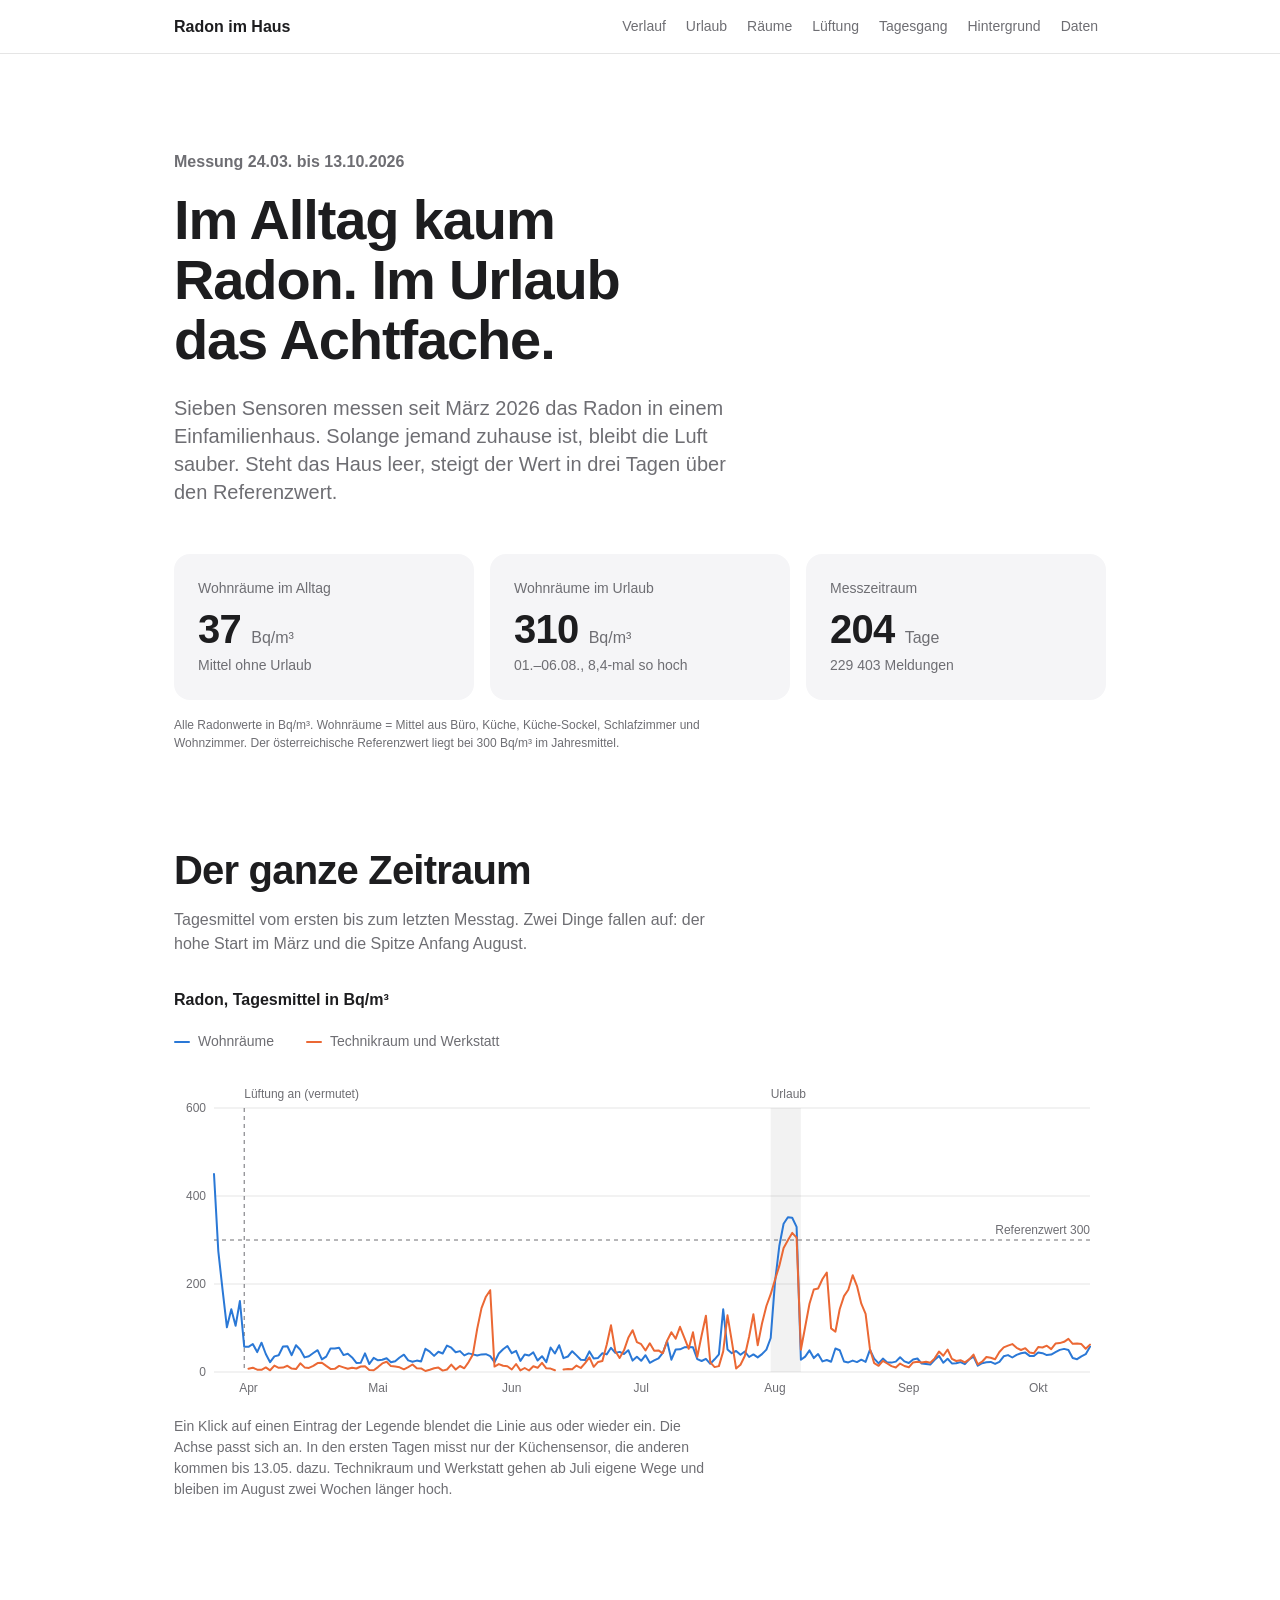
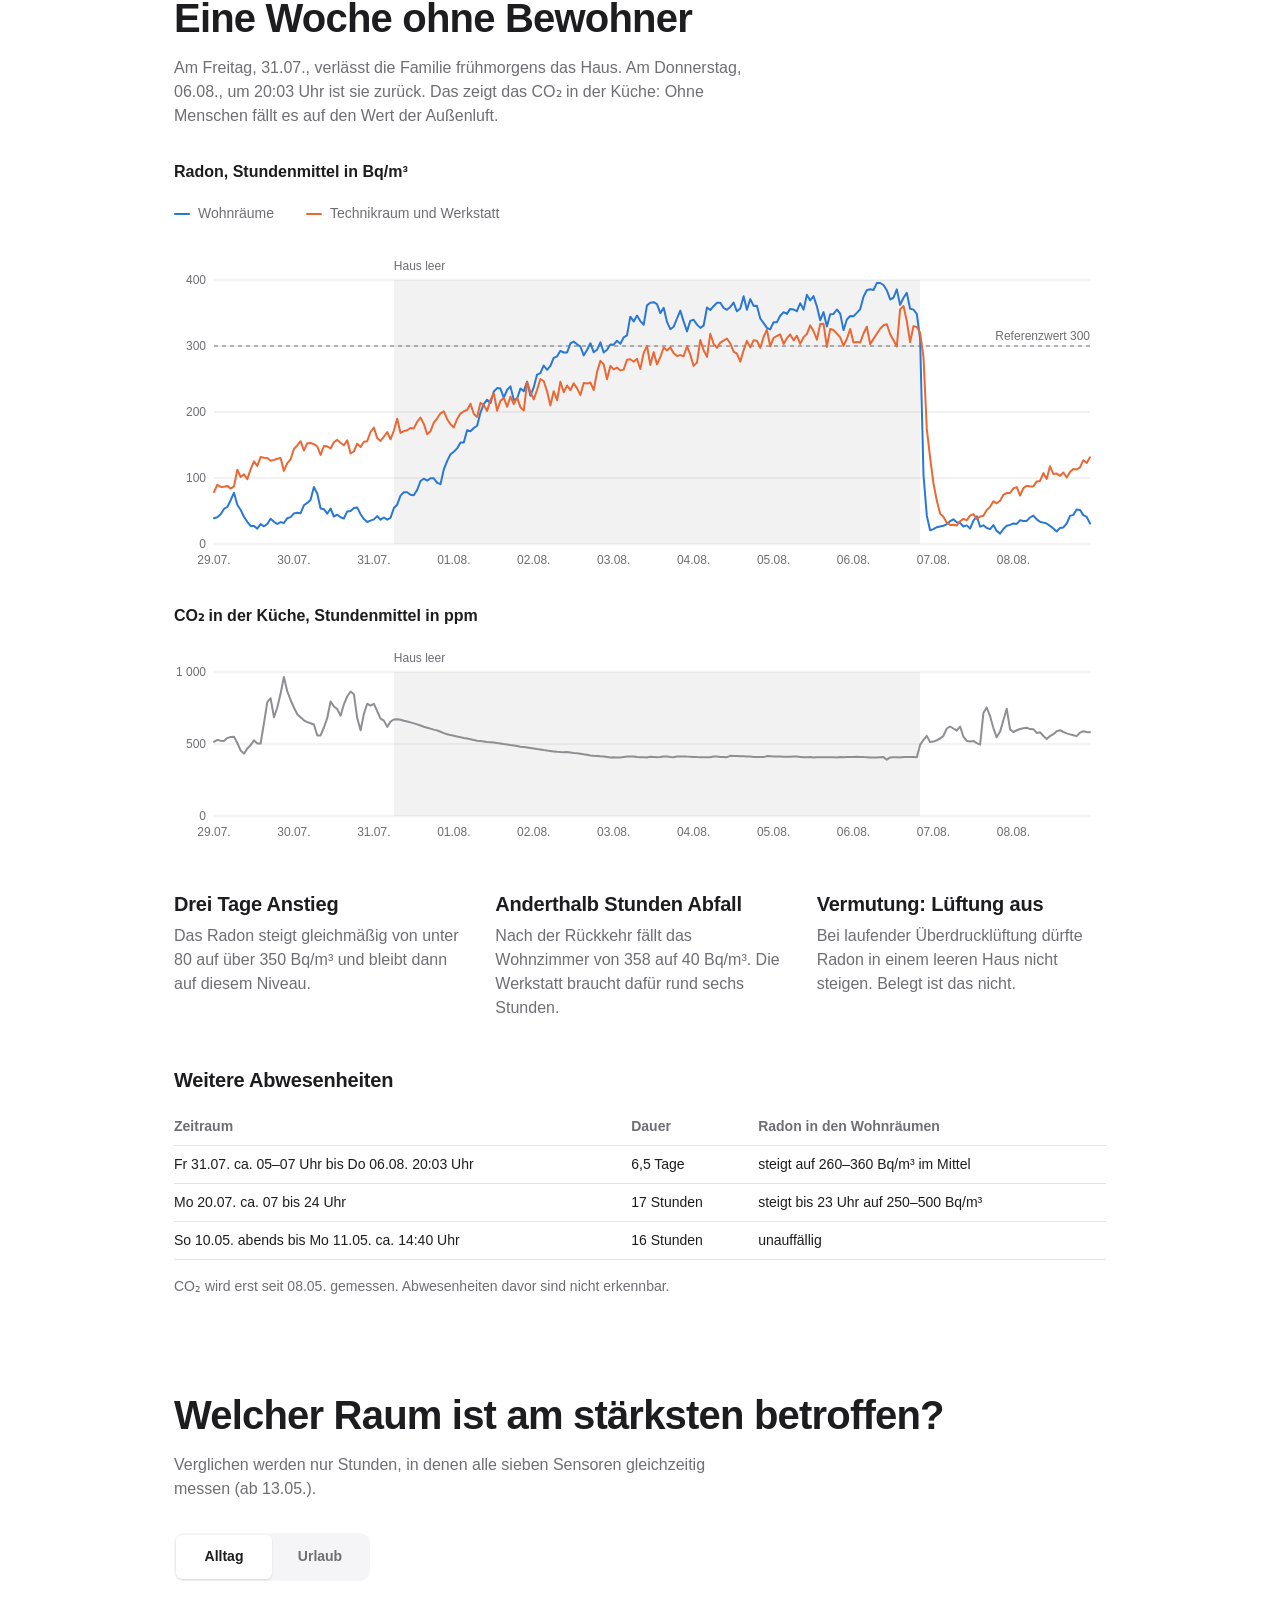
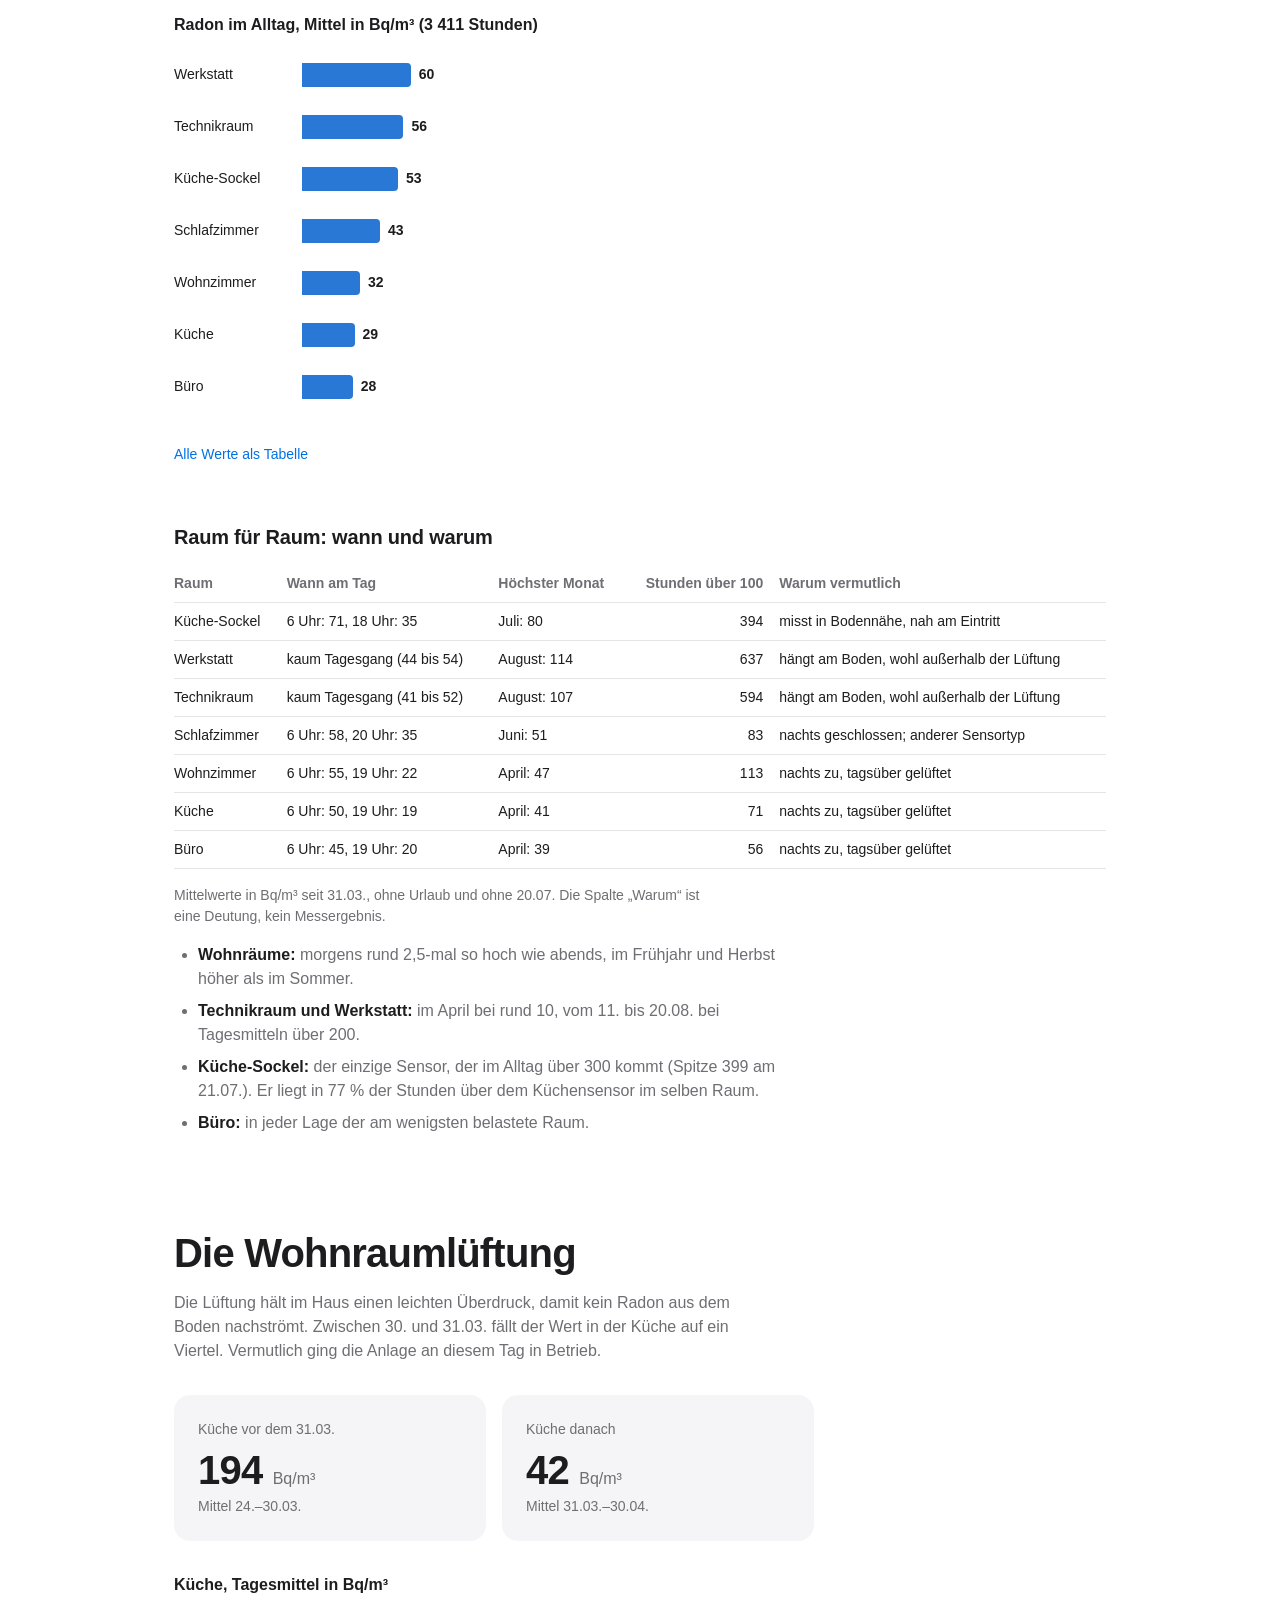
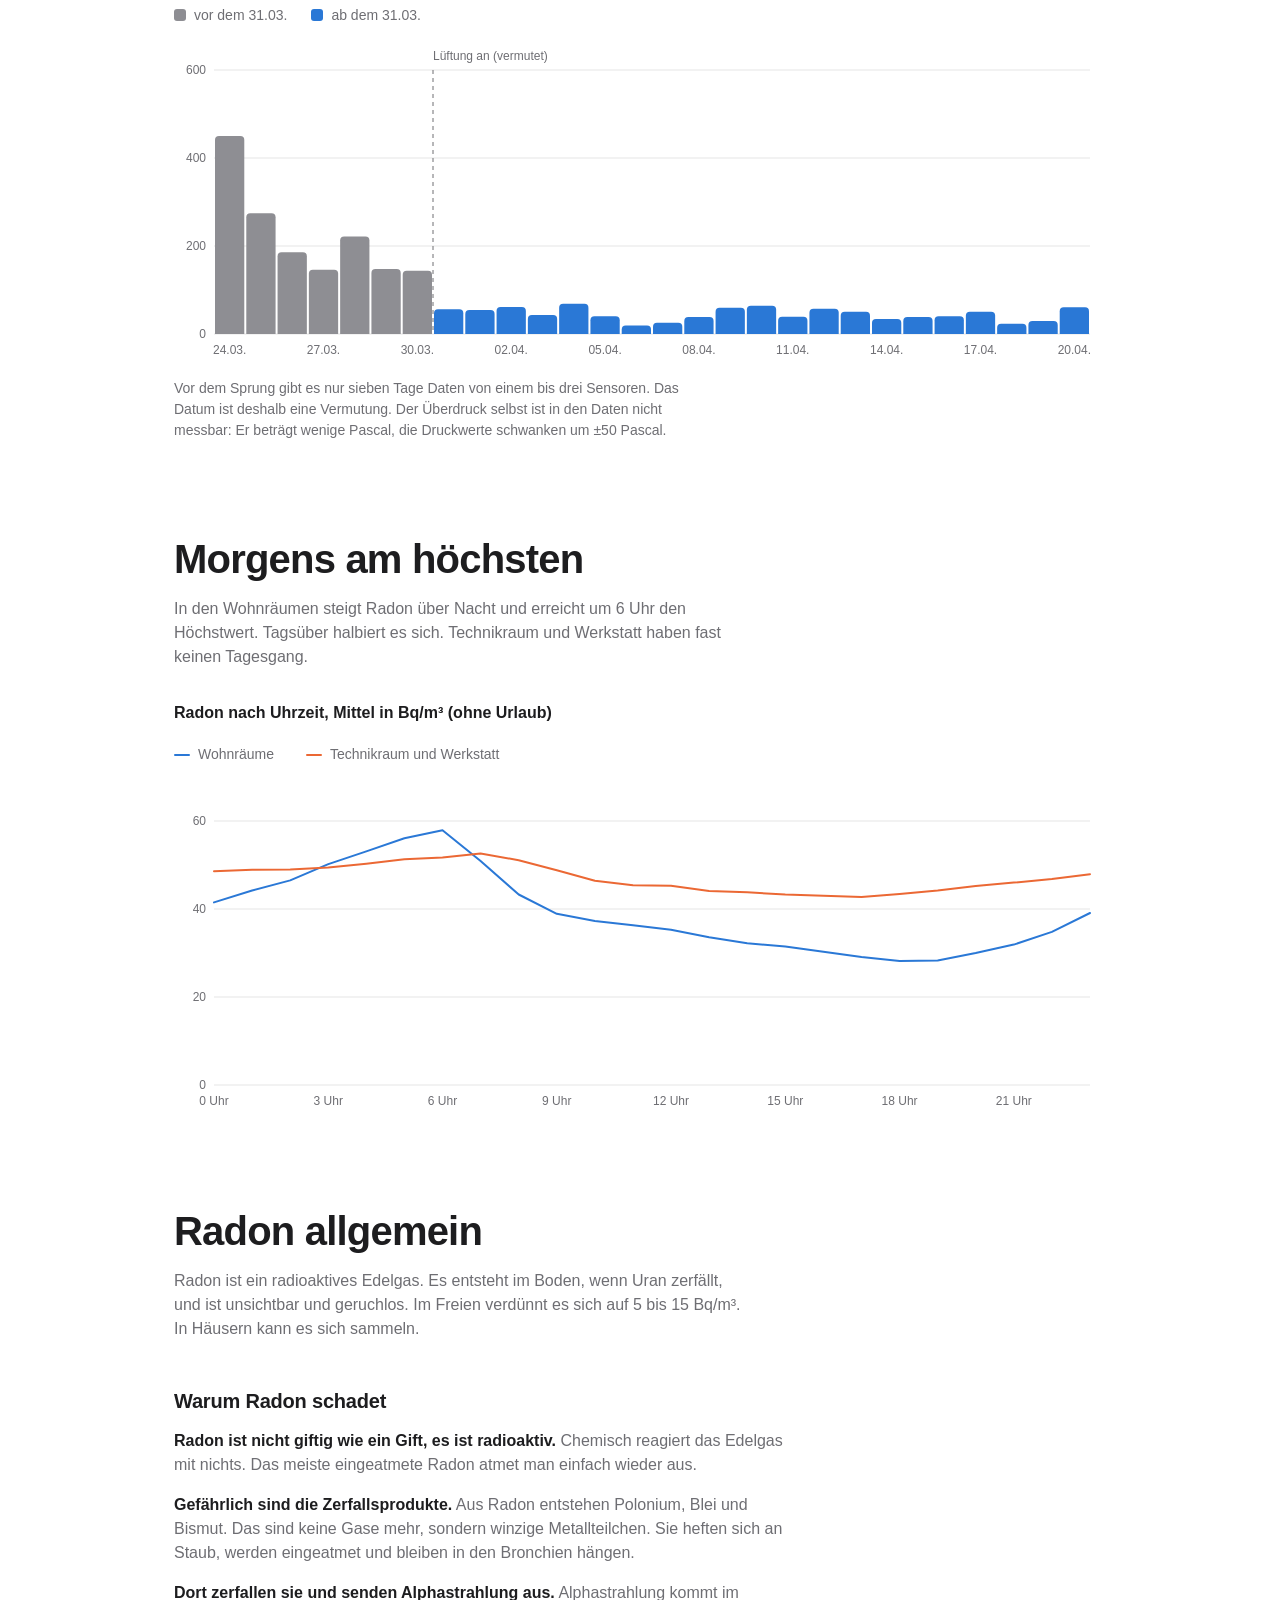
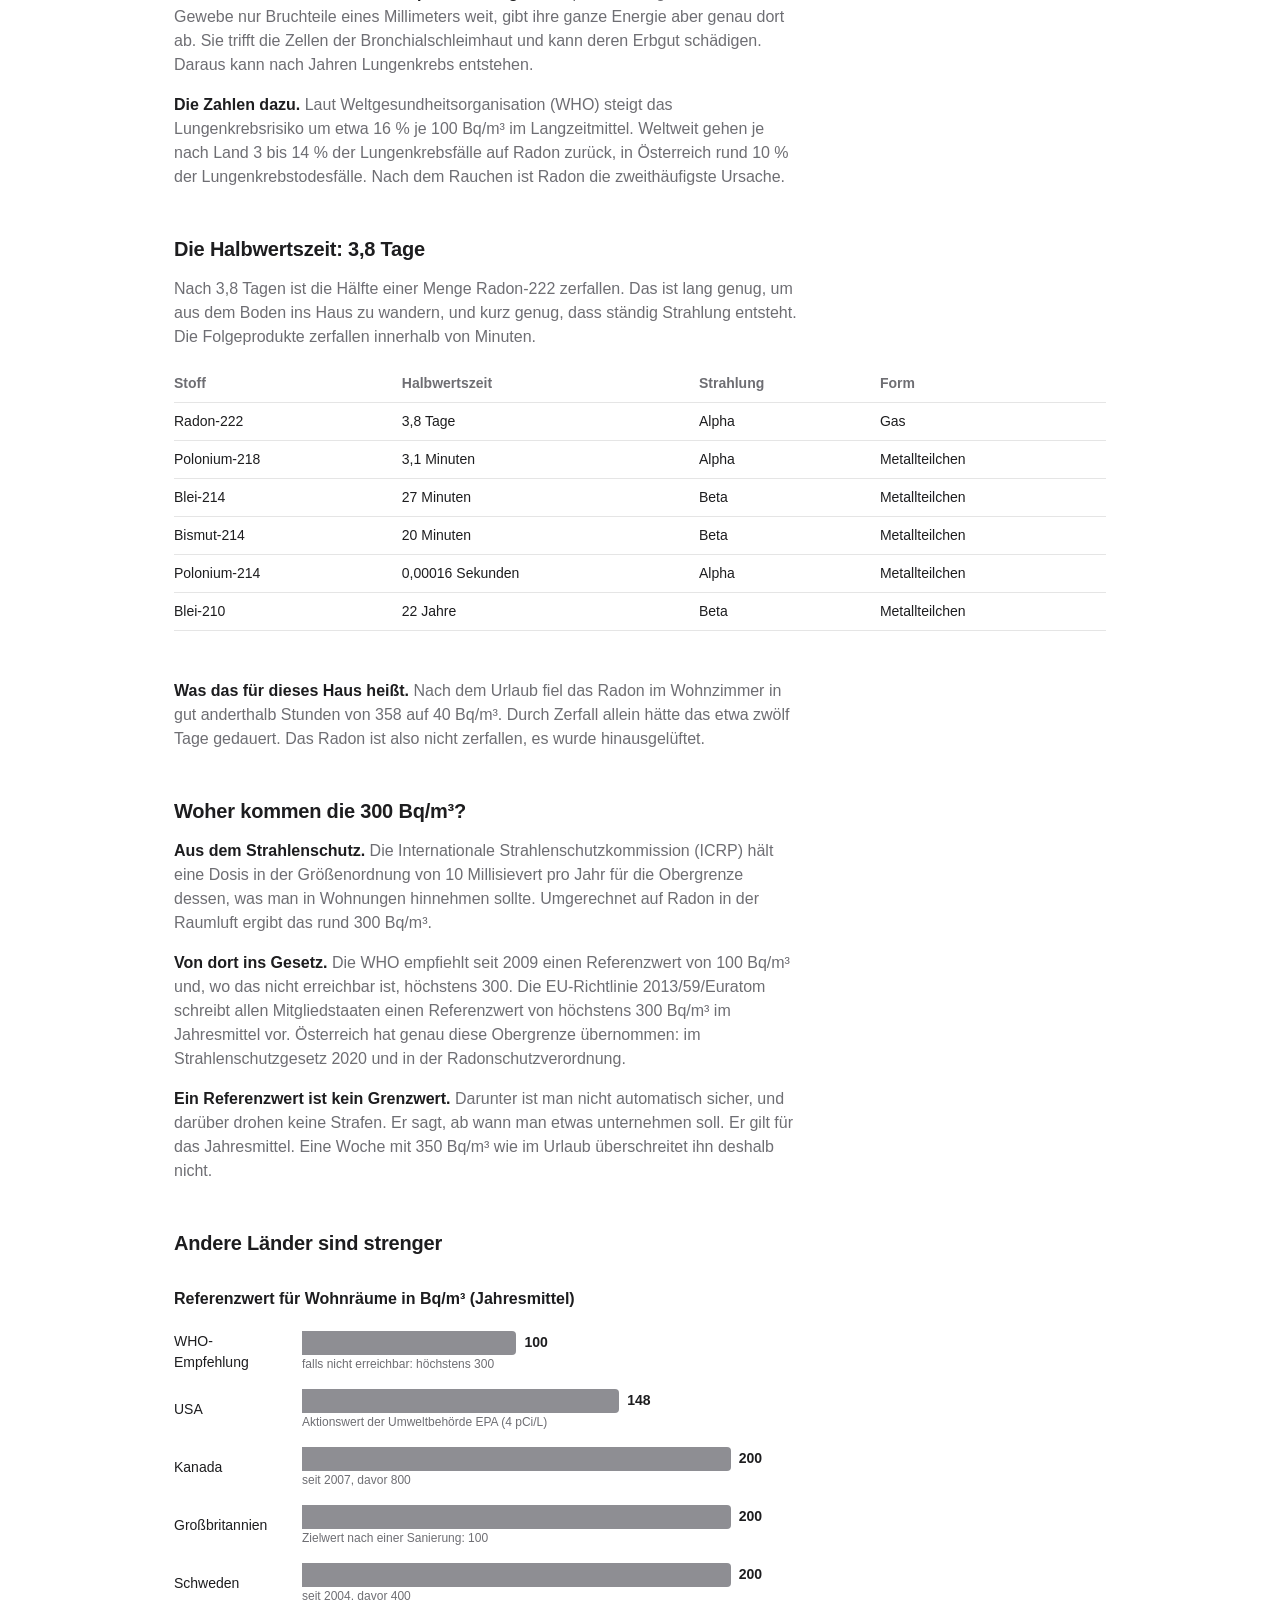
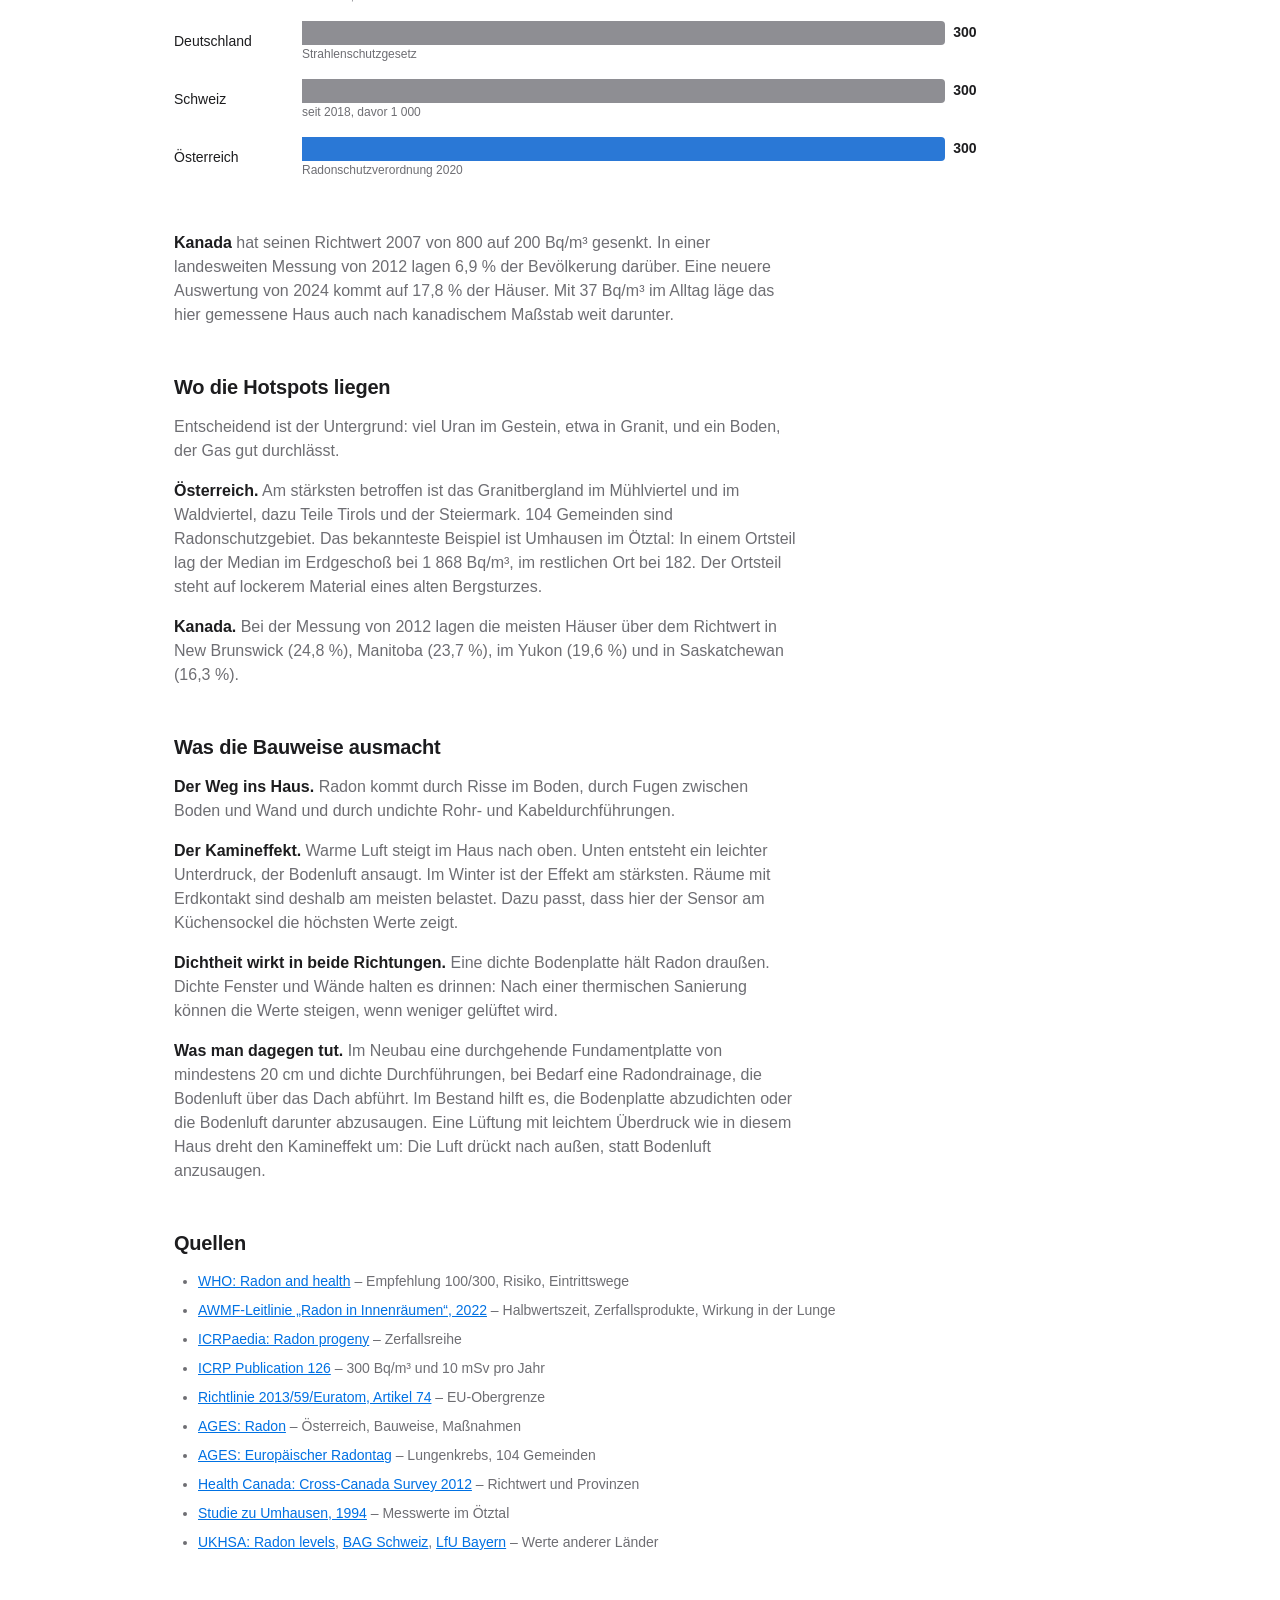
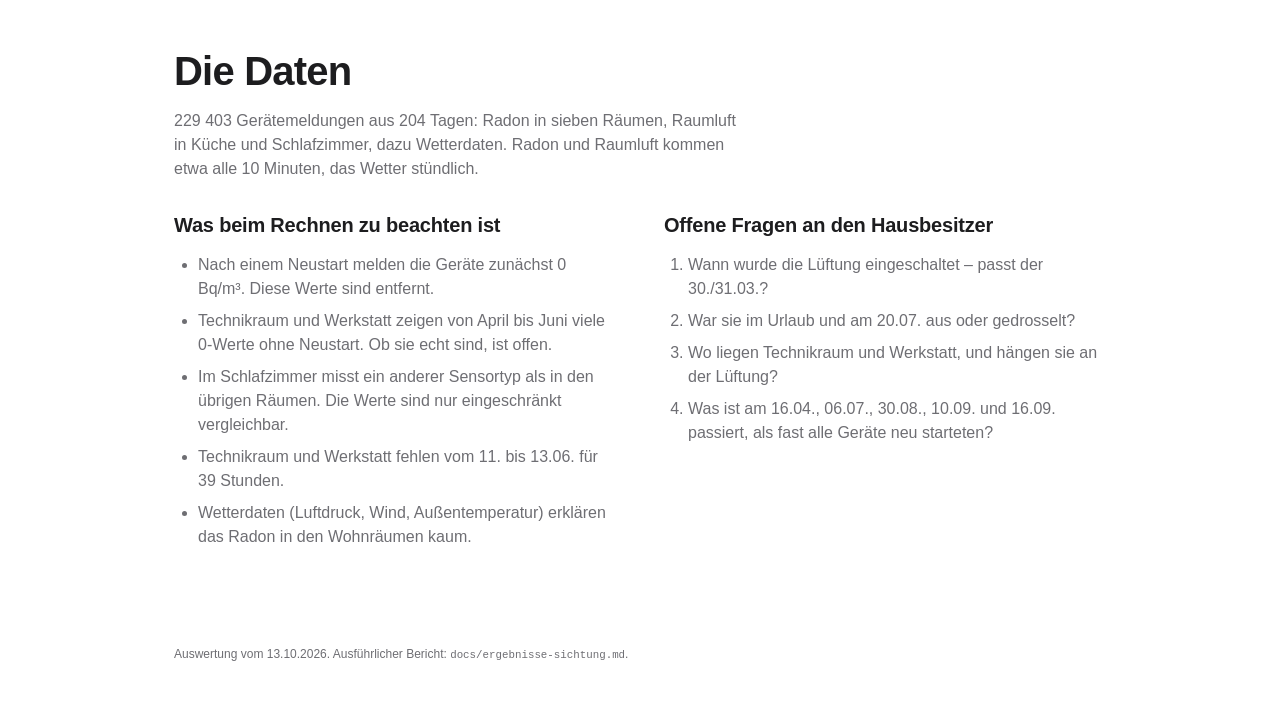
==== Radon Data Analysis/website/index.html @ 480dd1da "feat: add Radon data analysis project" ====
<!doctype html>
<html lang="de">
<head>
<meta charset="utf-8">
<meta name="viewport" content="width=device-width, initial-scale=1, viewport-fit=cover">
<title>Radon im Haus – Auswertung</title>
<meta name="description" content="Auswertung der Radon-Messdaten eines Einfamilienhauses, März bis Oktober 2026.">
<link rel="stylesheet" href="styles.css">
</head>
<body>

<nav class="nav" aria-label="Abschnitte">
  <div class="container nav-inner">
    <a class="nav-title" href="#top">Radon im Haus</a>
    <ul class="nav-links">
      <li><a href="#verlauf">Verlauf</a></li>
      <li><a href="#urlaub">Urlaub</a></li>
      <li><a href="#raeume">Räume</a></li>
      <li><a href="#lueftung">Lüftung</a></li>
      <li><a href="#tagesgang">Tagesgang</a></li>
      <li><a href="#hintergrund">Hintergrund</a></li>
      <li><a href="#daten">Daten</a></li>
    </ul>
  </div>
</nav>

<main id="top">

  <header class="container hero">
    <p class="eyebrow" id="hero-period"></p>
    <h1 class="display">Im Alltag kaum Radon. Im Urlaub das Achtfache.</h1>
    <p class="lead">
      Sieben Sensoren messen seit März 2026 das Radon in einem Einfamilienhaus.
      Solange jemand zuhause ist, bleibt die Luft sauber. Steht das Haus leer, steigt der Wert in drei Tagen über den Referenzwert.
    </p>

    <dl class="tiles" id="kpi-tiles"></dl>
    <p class="caption">
      Alle Radonwerte in Bq/m³. Wohnräume = Mittel aus Büro, Küche, Küche-Sockel, Schlafzimmer und Wohnzimmer.
      Der österreichische Referenzwert liegt bei 300 Bq/m³ im Jahresmittel.
    </p>
  </header>

  <section class="container" id="verlauf">
    <header>
      <h2 class="title">Der ganze Zeitraum</h2>
      <p class="body-muted">
        Tagesmittel vom ersten bis zum letzten Messtag. Zwei Dinge fallen auf: der hohe Start im März und die Spitze Anfang August.
      </p>
    </header>
    <figure class="chart">
      <figcaption class="chart-title">Radon, Tagesmittel in Bq/m³</figcaption>
      <div class="legend" id="overview-legend"></div>
      <div class="plot" id="overview-chart"></div>
    </figure>
    <p class="note">
      Ein Klick auf einen Eintrag der Legende blendet die Linie aus oder wieder ein. Die Achse passt sich an.
      In den ersten Tagen misst nur der Küchensensor, die anderen kommen bis 13.05. dazu.
      Technikraum und Werkstatt gehen ab Juli eigene Wege und bleiben im August zwei Wochen länger hoch.
    </p>
  </section>

  <section class="container" id="urlaub">
    <header>
      <h2 class="title">Eine Woche ohne Bewohner</h2>
      <p class="body-muted">
        Am Freitag, 31.07., verlässt die Familie frühmorgens das Haus. Am Donnerstag, 06.08., um 20:03 Uhr ist sie zurück.
        Das zeigt das CO₂ in der Küche: Ohne Menschen fällt es auf den Wert der Außenluft.
      </p>
    </header>
    <figure class="chart">
      <figcaption class="chart-title">Radon, Stundenmittel in Bq/m³</figcaption>
      <div class="legend" id="vacation-legend"></div>
      <div class="plot" id="vacation-radon-chart"></div>
    </figure>
    <figure class="chart">
      <figcaption class="chart-title">CO₂ in der Küche, Stundenmittel in ppm</figcaption>
      <div class="plot plot-small" id="vacation-co2-chart"></div>
    </figure>
    <div class="facts">
      <div>
        <h3 class="headline">Drei Tage Anstieg</h3>
        <p>Das Radon steigt gleichmäßig von unter 80 auf über 350 Bq/m³ und bleibt dann auf diesem Niveau.</p>
      </div>
      <div>
        <h3 class="headline">Anderthalb Stunden Abfall</h3>
        <p>Nach der Rückkehr fällt das Wohnzimmer von 358 auf 40 Bq/m³. Die Werkstatt braucht dafür rund sechs Stunden.</p>
      </div>
      <div>
        <h3 class="headline">Vermutung: Lüftung aus</h3>
        <p>Bei laufender Überdrucklüftung dürfte Radon in einem leeren Haus nicht steigen. Belegt ist das nicht.</p>
      </div>
    </div>

    <h3 class="headline table-heading">Weitere Abwesenheiten</h3>
    <div class="table-scroll">
      <table>
        <thead>
          <tr><th scope="col">Zeitraum</th><th scope="col">Dauer</th><th scope="col">Radon in den Wohnräumen</th></tr>
        </thead>
        <tbody>
          <tr><td>Fr 31.07. ca. 05–07 Uhr bis Do 06.08. 20:03 Uhr</td><td>6,5 Tage</td><td>steigt auf 260–360 Bq/m³ im Mittel</td></tr>
          <tr><td>Mo 20.07. ca. 07 bis 24 Uhr</td><td>17 Stunden</td><td>steigt bis 23 Uhr auf 250–500 Bq/m³</td></tr>
          <tr><td>So 10.05. abends bis Mo 11.05. ca. 14:40 Uhr</td><td>16 Stunden</td><td>unauffällig</td></tr>
        </tbody>
      </table>
    </div>
    <p class="note">CO₂ wird erst seit 08.05. gemessen. Abwesenheiten davor sind nicht erkennbar.</p>
  </section>

  <section class="container" id="raeume">
    <header>
      <h2 class="title">Welcher Raum ist am stärksten betroffen?</h2>
      <p class="body-muted">
        Verglichen werden nur Stunden, in denen alle sieben Sensoren gleichzeitig messen (ab 13.05.).
      </p>
    </header>
    <div class="segmented" role="group" aria-label="Zeitraum wählen">
      <button type="button" data-period="everyday" aria-pressed="true">Alltag</button>
      <button type="button" data-period="vacation" aria-pressed="false">Urlaub</button>
    </div>
    <figure class="chart">
      <figcaption class="chart-title" id="ranking-title"></figcaption>
      <div class="bars" id="ranking-chart"></div>
    </figure>
    <details>
      <summary>Alle Werte als Tabelle</summary>
      <div class="table-scroll">
        <table id="ranking-table">
          <thead>
            <tr>
              <th scope="col">Raum</th>
              <th scope="col" class="num">Mittel</th>
              <th scope="col" class="num">Median</th>
              <th scope="col" class="num">Höchstes Stundenmittel</th>
              <th scope="col" class="num">Stunden über 100</th>
              <th scope="col" class="num">Stunden über 300</th>
            </tr>
          </thead>
          <tbody></tbody>
        </table>
      </div>
    </details>
    <h3 class="headline table-heading">Raum für Raum: wann und warum</h3>
    <div class="table-scroll">
      <table id="room-profile-table" class="table-wide">
        <thead>
          <tr>
            <th scope="col">Raum</th>
            <th scope="col">Wann am Tag</th>
            <th scope="col">Höchster Monat</th>
            <th scope="col" class="num">Stunden über 100</th>
            <th scope="col">Warum vermutlich</th>
          </tr>
        </thead>
        <tbody></tbody>
      </table>
    </div>
    <p class="note">
      Mittelwerte in Bq/m³ seit 31.03., ohne Urlaub und ohne 20.07. Die Spalte „Warum“ ist eine Deutung, kein Messergebnis.
    </p>
    <ul class="plain-list">
      <li><strong>Wohnräume:</strong> morgens rund 2,5-mal so hoch wie abends, im Frühjahr und Herbst höher als im Sommer.</li>
      <li><strong>Technikraum und Werkstatt:</strong> im April bei rund 10, vom 11. bis 20.08. bei Tagesmitteln über 200.</li>
      <li><strong>Küche-Sockel:</strong> der einzige Sensor, der im Alltag über 300 kommt (Spitze 399 am 21.07.). Er liegt in 77 % der Stunden über dem Küchensensor im selben Raum.</li>
      <li><strong>Büro:</strong> in jeder Lage der am wenigsten belastete Raum.</li>
    </ul>
  </section>

  <section class="container" id="lueftung">
    <header>
      <h2 class="title">Die Wohnraumlüftung</h2>
      <p class="body-muted">
        Die Lüftung hält im Haus einen leichten Überdruck, damit kein Radon aus dem Boden nachströmt.
        Zwischen 30. und 31.03. fällt der Wert in der Küche auf ein Viertel. Vermutlich ging die Anlage an diesem Tag in Betrieb.
      </p>
    </header>
    <dl class="tiles tiles-two" id="ventilation-tiles"></dl>
    <figure class="chart">
      <figcaption class="chart-title">Küche, Tagesmittel in Bq/m³</figcaption>
      <div class="legend" id="ventilation-legend"></div>
      <div class="plot" id="ventilation-chart"></div>
    </figure>
    <p class="note">
      Vor dem Sprung gibt es nur sieben Tage Daten von einem bis drei Sensoren. Das Datum ist deshalb eine Vermutung.
      Der Überdruck selbst ist in den Daten nicht messbar: Er beträgt wenige Pascal, die Druckwerte schwanken um ±50 Pascal.
    </p>
  </section>

  <section class="container" id="tagesgang">
    <header>
      <h2 class="title">Morgens am höchsten</h2>
      <p class="body-muted">
        In den Wohnräumen steigt Radon über Nacht und erreicht um 6 Uhr den Höchstwert. Tagsüber halbiert es sich.
        Technikraum und Werkstatt haben fast keinen Tagesgang.
      </p>
    </header>
    <figure class="chart">
      <figcaption class="chart-title">Radon nach Uhrzeit, Mittel in Bq/m³ (ohne Urlaub)</figcaption>
      <div class="legend" id="hour-legend"></div>
      <div class="plot" id="hour-chart"></div>
    </figure>
  </section>

  <section class="container" id="hintergrund">
    <header>
      <h2 class="title">Radon allgemein</h2>
      <p class="body-muted">
        Radon ist ein radioaktives Edelgas. Es entsteht im Boden, wenn Uran zerfällt, und ist unsichtbar und geruchlos.
        Im Freien verdünnt es sich auf 5 bis 15 Bq/m³. In Häusern kann es sich sammeln.
      </p>
    </header>

    <div class="subsection">
      <h3 class="headline">Warum Radon schadet</h3>
      <div class="prose">
        <p>
          <strong>Radon ist nicht giftig wie ein Gift, es ist radioaktiv.</strong> Chemisch reagiert das Edelgas mit nichts.
          Das meiste eingeatmete Radon atmet man einfach wieder aus.
        </p>
        <p>
          <strong>Gefährlich sind die Zerfallsprodukte.</strong> Aus Radon entstehen Polonium, Blei und Bismut.
          Das sind keine Gase mehr, sondern winzige Metallteilchen. Sie heften sich an Staub, werden eingeatmet
          und bleiben in den Bronchien hängen.
        </p>
        <p>
          <strong>Dort zerfallen sie und senden Alphastrahlung aus.</strong> Alphastrahlung kommt im Gewebe nur
          Bruchteile eines Millimeters weit, gibt ihre ganze Energie aber genau dort ab. Sie trifft die Zellen der
          Bronchialschleimhaut und kann deren Erbgut schädigen. Daraus kann nach Jahren Lungenkrebs entstehen.
        </p>
        <p>
          <strong>Die Zahlen dazu.</strong> Laut Weltgesundheitsorganisation (WHO) steigt das Lungenkrebsrisiko um etwa 16 %
          je 100 Bq/m³ im Langzeitmittel. Weltweit gehen je nach Land 3 bis 14 % der Lungenkrebsfälle auf Radon zurück,
          in Österreich rund 10 % der Lungenkrebstodesfälle. Nach dem Rauchen ist Radon die zweithäufigste Ursache.
        </p>
      </div>
    </div>

    <div class="subsection">
      <h3 class="headline">Die Halbwertszeit: 3,8 Tage</h3>
      <div class="prose">
        <p>
          Nach 3,8 Tagen ist die Hälfte einer Menge Radon-222 zerfallen. Das ist lang genug, um aus dem Boden ins Haus
          zu wandern, und kurz genug, dass ständig Strahlung entsteht. Die Folgeprodukte zerfallen innerhalb von Minuten.
        </p>
      </div>
      <div class="table-scroll">
        <table>
          <thead>
            <tr><th scope="col">Stoff</th><th scope="col">Halbwertszeit</th><th scope="col">Strahlung</th><th scope="col">Form</th></tr>
          </thead>
          <tbody>
            <tr><td>Radon-222</td><td>3,8 Tage</td><td>Alpha</td><td>Gas</td></tr>
            <tr><td>Polonium-218</td><td>3,1 Minuten</td><td>Alpha</td><td>Metallteilchen</td></tr>
            <tr><td>Blei-214</td><td>27 Minuten</td><td>Beta</td><td>Metallteilchen</td></tr>
            <tr><td>Bismut-214</td><td>20 Minuten</td><td>Beta</td><td>Metallteilchen</td></tr>
            <tr><td>Polonium-214</td><td>0,00016 Sekunden</td><td>Alpha</td><td>Metallteilchen</td></tr>
            <tr><td>Blei-210</td><td>22 Jahre</td><td>Beta</td><td>Metallteilchen</td></tr>
          </tbody>
        </table>
      </div>
      <div class="prose subsection">
        <p>
          <strong>Was das für dieses Haus heißt.</strong> Nach dem Urlaub fiel das Radon im Wohnzimmer in gut anderthalb
          Stunden von 358 auf 40 Bq/m³. Durch Zerfall allein hätte das etwa zwölf Tage gedauert.
          Das Radon ist also nicht zerfallen, es wurde hinausgelüftet.
        </p>
      </div>
    </div>

    <div class="subsection">
      <h3 class="headline">Woher kommen die 300 Bq/m³?</h3>
      <div class="prose">
        <p>
          <strong>Aus dem Strahlenschutz.</strong> Die Internationale Strahlenschutzkommission (ICRP) hält eine Dosis
          in der Größenordnung von 10 Millisievert pro Jahr für die Obergrenze dessen, was man in Wohnungen hinnehmen sollte.
          Umgerechnet auf Radon in der Raumluft ergibt das rund 300 Bq/m³.
        </p>
        <p>
          <strong>Von dort ins Gesetz.</strong> Die WHO empfiehlt seit 2009 einen Referenzwert von 100 Bq/m³ und,
          wo das nicht erreichbar ist, höchstens 300. Die EU-Richtlinie 2013/59/Euratom schreibt allen Mitgliedstaaten
          einen Referenzwert von höchstens 300 Bq/m³ im Jahresmittel vor. Österreich hat genau diese Obergrenze übernommen:
          im Strahlenschutzgesetz 2020 und in der Radonschutzverordnung.
        </p>
        <p>
          <strong>Ein Referenzwert ist kein Grenzwert.</strong> Darunter ist man nicht automatisch sicher, und darüber
          drohen keine Strafen. Er sagt, ab wann man etwas unternehmen soll. Er gilt für das Jahresmittel.
          Eine Woche mit 350 Bq/m³ wie im Urlaub überschreitet ihn deshalb nicht.
        </p>
      </div>
    </div>

    <div class="subsection">
      <h3 class="headline">Andere Länder sind strenger</h3>
      <figure class="chart">
        <figcaption class="chart-title">Referenzwert für Wohnräume in Bq/m³ (Jahresmittel)</figcaption>
        <div class="bars bars-with-detail" id="levels-chart"></div>
      </figure>
      <div class="prose subsection">
        <p>
          <strong>Kanada</strong> hat seinen Richtwert 2007 von 800 auf 200 Bq/m³ gesenkt. In einer landesweiten Messung
          von 2012 lagen 6,9 % der Bevölkerung darüber. Eine neuere Auswertung von 2024 kommt auf 17,8 % der Häuser.
          Mit 37 Bq/m³ im Alltag läge das hier gemessene Haus auch nach kanadischem Maßstab weit darunter.
        </p>
      </div>
    </div>

    <div class="subsection">
      <h3 class="headline">Wo die Hotspots liegen</h3>
      <div class="prose">
        <p>
          Entscheidend ist der Untergrund: viel Uran im Gestein, etwa in Granit, und ein Boden, der Gas gut durchlässt.
        </p>
        <p>
          <strong>Österreich.</strong> Am stärksten betroffen ist das Granitbergland im Mühlviertel und im Waldviertel,
          dazu Teile Tirols und der Steiermark. 104 Gemeinden sind Radonschutzgebiet. Das bekannteste Beispiel ist
          Umhausen im Ötztal: In einem Ortsteil lag der Median im Erdgeschoß bei 1 868 Bq/m³, im restlichen Ort bei 182.
          Der Ortsteil steht auf lockerem Material eines alten Bergsturzes.
        </p>
        <p>
          <strong>Kanada.</strong> Bei der Messung von 2012 lagen die meisten Häuser über dem Richtwert in New Brunswick (24,8 %),
          Manitoba (23,7 %), im Yukon (19,6 %) und in Saskatchewan (16,3 %).
        </p>
      </div>
    </div>

    <div class="subsection">
      <h3 class="headline">Was die Bauweise ausmacht</h3>
      <div class="prose">
        <p>
          <strong>Der Weg ins Haus.</strong> Radon kommt durch Risse im Boden, durch Fugen zwischen Boden und Wand
          und durch undichte Rohr- und Kabeldurchführungen.
        </p>
        <p>
          <strong>Der Kamineffekt.</strong> Warme Luft steigt im Haus nach oben. Unten entsteht ein leichter Unterdruck,
          der Bodenluft ansaugt. Im Winter ist der Effekt am stärksten. Räume mit Erdkontakt sind deshalb am meisten belastet.
          Dazu passt, dass hier der Sensor am Küchensockel die höchsten Werte zeigt.
        </p>
        <p>
          <strong>Dichtheit wirkt in beide Richtungen.</strong> Eine dichte Bodenplatte hält Radon draußen. Dichte Fenster
          und Wände halten es drinnen: Nach einer thermischen Sanierung können die Werte steigen, wenn weniger gelüftet wird.
        </p>
        <p>
          <strong>Was man dagegen tut.</strong> Im Neubau eine durchgehende Fundamentplatte von mindestens 20 cm und dichte
          Durchführungen, bei Bedarf eine Radondrainage, die Bodenluft über das Dach abführt. Im Bestand hilft es,
          die Bodenplatte abzudichten oder die Bodenluft darunter abzusaugen. Eine Lüftung mit leichtem Überdruck
          wie in diesem Haus dreht den Kamineffekt um: Die Luft drückt nach außen, statt Bodenluft anzusaugen.
        </p>
      </div>
    </div>

    <div class="subsection">
      <h3 class="headline">Quellen</h3>
      <ul class="plain-list sources">
        <li><a href="https://www.who.int/news-room/fact-sheets/detail/radon-and-health">WHO: Radon and health</a> – Empfehlung 100/300, Risiko, Eintrittswege</li>
        <li><a href="https://register.awmf.org/assets/guideline_bkp/002-035l_S1_Radon-in-Innenraeumen_2022-02.pdf">AWMF-Leitlinie „Radon in Innenräumen“, 2022</a> – Halbwertszeit, Zerfallsprodukte, Wirkung in der Lunge</li>
        <li><a href="https://icrpaedia.org/Radon_progeny">ICRPaedia: Radon progeny</a> – Zerfallsreihe</li>
        <li><a href="https://icrpaedia.org/ICRP_Publication_126">ICRP Publication 126</a> – 300 Bq/m³ und 10 mSv pro Jahr</li>
        <li><a href="https://www.legislation.gov.uk/eudr/2013/59/article/74">Richtlinie 2013/59/Euratom, Artikel 74</a> – EU-Obergrenze</li>
        <li><a href="https://www.ages.at/umwelt/radioaktivitaet/radon">AGES: Radon</a> – Österreich, Bauweise, Maßnahmen</li>
        <li><a href="https://www.ages.at/ages/presse/news/detail/7-november-ist-europaeischer-radontag">AGES: Europäischer Radontag</a> – Lungenkrebs, 104 Gemeinden</li>
        <li><a href="https://www.canada.ca/en/health-canada/services/environmental-workplace-health/reports-publications/radiation/cross-canada-survey-radon-concentrations-homes-final-report-health-canada-2012.html">Health Canada: Cross-Canada Survey 2012</a> – Richtwert und Provinzen</li>
        <li><a href="https://pubmed.ncbi.nlm.nih.gov/8026968/">Studie zu Umhausen, 1994</a> – Messwerte im Ötztal</li>
        <li><a href="https://www.ukradon.org/information/level">UKHSA: Radon levels</a>, <a href="https://www.bag.admin.ch/de/gesetzliche-bestimmungen-bezueglich-radon">BAG Schweiz</a>, <a href="https://www.lfu.bayern.de/strahlung/radon_in_gebaeuden/faq_radon/index.htm">LfU Bayern</a> – Werte anderer Länder</li>
      </ul>
    </div>
  </section>

  <section class="container" id="daten">
    <header>
      <h2 class="title">Die Daten</h2>
      <p class="body-muted" id="data-summary"></p>
    </header>
    <div class="columns">
      <div>
        <h3 class="headline">Was beim Rechnen zu beachten ist</h3>
        <ul class="plain-list">
          <li>Nach einem Neustart melden die Geräte zunächst 0 Bq/m³. Diese Werte sind entfernt.</li>
          <li>Technikraum und Werkstatt zeigen von April bis Juni viele 0-Werte ohne Neustart. Ob sie echt sind, ist offen.</li>
          <li>Im Schlafzimmer misst ein anderer Sensortyp als in den übrigen Räumen. Die Werte sind nur eingeschränkt vergleichbar.</li>
          <li>Technikraum und Werkstatt fehlen vom 11. bis 13.06. für 39 Stunden.</li>
          <li>Wetterdaten (Luftdruck, Wind, Außentemperatur) erklären das Radon in den Wohnräumen kaum.</li>
        </ul>
      </div>
      <div>
        <h3 class="headline">Offene Fragen an den Hausbesitzer</h3>
        <ol class="plain-list">
          <li>Wann wurde die Lüftung eingeschaltet – passt der 30./31.03.?</li>
          <li>War sie im Urlaub und am 20.07. aus oder gedrosselt?</li>
          <li>Wo liegen Technikraum und Werkstatt, und hängen sie an der Lüftung?</li>
          <li>Was ist am 16.04., 06.07., 30.08., 10.09. und 16.09. passiert, als fast alle Geräte neu starteten?</li>
        </ol>
      </div>
    </div>
  </section>

</main>

<footer class="container footer">
  <p class="caption">Auswertung vom 13.10.2026. Ausführlicher Bericht: <code>docs/ergebnisse-sichtung.md</code>.</p>
</footer>

<div class="tooltip" id="tooltip" role="status" hidden></div>
<p class="load-error" id="load-error" hidden>
  Die Daten konnten nicht geladen werden. Erzeuge sie mit <code>python3.12 scripts/build_site_data.py</code> und lade die Seite neu.
</p>

<script src="data.js"></script>
<script src="app.js"></script>
</body>
</html>
---- Radon Data Analysis/website/styles.css ----
/* ------------------------------------------------------------------ tokens (DESIGN.md) */
:root {
  --bg: #FFFFFF;
  --surface: #F5F5F7;
  --text: #1D1D1F;
  --text-muted: #6E6E73;
  --accent: #0071E3;
  --border: rgb(0 0 0 / 0.1);
  --material: rgb(255 255 255 / 0.72);
  --band: rgb(0 0 0 / 0.05);

  /* Chart series: fixed order, validated palette of the dataviz guide (slots 1 and 2). */
  --series-1: #2A78D6;
  --series-2: #EB6834;
  --series-neutral: #8E8E93;

  --space-xs: 4px; --space-s: 8px; --space-m: 16px; --space-l: 24px;
  --space-xl: 32px; --space-xxl: 48px; --space-section: 96px;
  --radius-s: 6px; --radius-m: 10px; --radius-l: 16px;
  --shadow-l: 0 24px 64px rgb(0 0 0 / .14), 0 4px 12px rgb(0 0 0 / .06);
  --duration-fast: 150ms; --duration-base: 250ms;
  --ease-standard: cubic-bezier(0.25, 0.1, 0.25, 1);

  --font: -apple-system, BlinkMacSystemFont, "SF Pro Text", "Segoe UI", Roboto, sans-serif;
  --content-width: 980px;
  --nav-height: 48px;
  color-scheme: light;
}

@media (prefers-color-scheme: dark) {
  :root {
    --bg: #000000;
    --surface: #1C1C1E;
    --text: #F5F5F7;
    --text-muted: #A1A1A6;
    --accent: #2997FF;
    --border: rgb(255 255 255 / 0.14);
    --material: rgb(28 28 30 / 0.72);
    --band: rgb(255 255 255 / 0.08);
    --series-1: #3987E5;
    --series-2: #D95926;
    --series-neutral: #8E8E93;
    --shadow-l: 0 24px 64px rgb(0 0 0 / .6);
    color-scheme: dark;
  }
}

/* ------------------------------------------------------------------ base */
*, *::before, *::after { box-sizing: border-box; }
html { scroll-behavior: smooth; scroll-padding-top: calc(var(--nav-height) + var(--space-m)); }
body {
  margin: 0; background: var(--bg); color: var(--text);
  font: 16px/1.5 var(--font); -webkit-font-smoothing: antialiased;
}
.container { max-width: var(--content-width); margin-inline: auto; padding-inline: var(--space-m); }
@media (min-width: 734px) { .container { padding-inline: var(--space-l); } }
:focus-visible { outline: 3px solid var(--accent); outline-offset: 2px; border-radius: var(--radius-s); }

h1, h2, h3, p, dl, dd, figure { margin: 0; }
h1, h2, h3 { letter-spacing: -0.02em; }
.display { font-size: clamp(32px, 7vw, 56px); line-height: 1.07; font-weight: 700; max-width: 16ch; }
.title { font-size: clamp(24px, 5vw, 40px); line-height: 1.1; font-weight: 700; }
.headline { font-size: 20px; line-height: 1.2; font-weight: 600; letter-spacing: -0.01em; }
.eyebrow { color: var(--text-muted); font-weight: 600; margin-bottom: var(--space-m); }
.lead { font-size: 20px; line-height: 1.4; color: var(--text-muted); max-width: 52ch; margin-top: var(--space-l); }
.body-muted { color: var(--text-muted); max-width: 64ch; margin-top: var(--space-m); }
.caption { font-size: 12px; color: var(--text-muted); max-width: 80ch; }
.note { font-size: 14px; color: var(--text-muted); max-width: 70ch; margin-top: var(--space-m); }
code { font: 0.9em ui-monospace, "SF Mono", Menlo, monospace; }

.hero { padding-block: var(--space-section) 0; }
section { padding-block: var(--space-section) 0; }
section > header { margin-bottom: var(--space-xl); }
.footer { padding-block: var(--space-section) var(--space-xxl); }

/* ------------------------------------------------------------------ nav bar (material) */
.nav {
  position: sticky; top: 0; z-index: 10;
  background: var(--material);
  -webkit-backdrop-filter: saturate(180%) blur(20px); backdrop-filter: saturate(180%) blur(20px);
  border-bottom: 1px solid var(--border);
}
.nav-inner { display: flex; align-items: center; gap: var(--space-l); min-height: var(--nav-height); }
.nav-title { font-weight: 600; color: var(--text); text-decoration: none; white-space: nowrap; }
.nav-links {
  display: flex; gap: var(--space-xs); list-style: none; margin: 0 0 0 auto; padding: 0;
  overflow-x: auto; scrollbar-width: none;
}
.nav-links a {
  display: block; padding: var(--space-m) var(--space-s); font-size: 14px; white-space: nowrap;
  color: var(--text-muted); text-decoration: none;
  transition: color var(--duration-fast) var(--ease-standard);
}
.nav-links a:hover { color: var(--text); }
@media (prefers-reduced-transparency: reduce) {
  .nav { background: var(--bg); -webkit-backdrop-filter: none; backdrop-filter: none; }
}

/* ------------------------------------------------------------------ stat tiles */
.tiles {
  display: grid; grid-template-columns: repeat(auto-fit, minmax(200px, 1fr));
  gap: var(--space-m); margin-block: var(--space-xxl) var(--space-m);
}
.tiles-two { margin-top: 0; max-width: 640px; }
.tile { background: var(--surface); border-radius: var(--radius-l); padding: var(--space-l); }
.tile dt { font-size: 14px; color: var(--text-muted); }
.tile-value { font-size: 40px; line-height: 1.1; font-weight: 700; letter-spacing: -0.02em; margin-top: var(--space-s); }
.tile-unit { font-size: 16px; font-weight: 400; color: var(--text-muted); letter-spacing: 0; }
.tile-detail { font-size: 14px; color: var(--text-muted); margin-top: var(--space-xs); }

/* ------------------------------------------------------------------ charts */
.chart { margin-top: var(--space-xl); }
.chart-title { font-weight: 600; }
.legend { display: flex; flex-wrap: wrap; gap: var(--space-xs) var(--space-l); margin-top: var(--space-s); font-size: 14px; color: var(--text-muted); }
.legend-item { display: inline-flex; align-items: center; gap: var(--space-s); }
button.legend-item {
  min-height: 44px; padding: 0 var(--space-s); margin-left: calc(-1 * var(--space-s));
  font: inherit; color: inherit; background: none; border: 0; border-radius: var(--radius-s); cursor: pointer;
  transition: background-color var(--duration-fast) var(--ease-standard), opacity var(--duration-fast) var(--ease-standard), transform var(--duration-fast) var(--ease-standard);
}
button.legend-item:hover { background: var(--surface); color: var(--text); }
button.legend-item:active { transform: scale(0.97); }
/* Hidden series: not only paler, the label is also struck through. */
button.legend-item[aria-pressed="false"] { opacity: 0.55; }
button.legend-item[aria-pressed="false"] .legend-label { text-decoration: line-through; }
.legend-key { width: 16px; height: 2px; border-radius: 1px; background: currentColor; }
.legend-key.is-box { height: 12px; width: 12px; border-radius: 3px; }

.plot { position: relative; height: 320px; margin-top: var(--space-m); }
.plot-small { height: 200px; }
.plot svg { display: block; width: 100%; height: 100%; overflow: visible; border-radius: var(--radius-s); }

.color-series-1 { color: var(--series-1); }
.color-series-2 { color: var(--series-2); }
.color-neutral { color: var(--series-neutral); }

.grid-line { stroke: var(--border); stroke-width: 1; }
.axis-text { fill: var(--text-muted); font-size: 12px; font-variant-numeric: tabular-nums; }
.series-line { fill: none; stroke: currentColor; stroke-width: 2; stroke-linejoin: round; stroke-linecap: round; }
.series-dot { fill: currentColor; stroke: var(--bg); stroke-width: 2; }
.column { fill: currentColor; transition: opacity var(--duration-fast) var(--ease-standard); }
.column.is-active { opacity: 0.7; }
.band { fill: var(--band); }
.annotation-text { fill: var(--text-muted); font-size: 12px; }
.reference-line { stroke: var(--text-muted); stroke-width: 1; stroke-dasharray: 4 4; }
.crosshair { stroke: var(--text-muted); stroke-width: 1; }
.hit-area { fill: transparent; }

/* ------------------------------------------------------------------ ranking bars */
.bars { display: grid; gap: var(--space-s); margin-top: var(--space-m); }
.bar-row {
  display: grid; grid-template-columns: 112px 1fr; align-items: center; gap: var(--space-m);
  min-height: 44px; border-radius: var(--radius-s);
}
.bar-label { font-size: 14px; }
.bar-track { display: flex; align-items: center; gap: var(--space-s); }
.bar-fill {
  height: 24px; min-width: 2px; border-radius: 0 4px 4px 0; background: var(--series-1);
  transition: width var(--duration-base) var(--ease-standard);
}
.bar-value { font-size: 14px; font-weight: 600; font-variant-numeric: tabular-nums; white-space: nowrap; }
.bar-fill.is-muted { background: var(--series-neutral); }
.bar-detail { font-size: 12px; color: var(--text-muted); }
.bars-with-detail .bar-track { flex-wrap: wrap; row-gap: 0; }
.bars-with-detail .bar-detail { flex-basis: 100%; }
.bars-with-detail .bar-row { padding-block: var(--space-xs); }

/* ------------------------------------------------------------------ segmented control */
.segmented { display: inline-flex; padding: 2px; background: var(--surface); border-radius: var(--radius-m); }
.segmented button {
  min-width: 96px; min-height: 44px; padding: 0 var(--space-m);
  font: inherit; font-size: 14px; font-weight: 600; color: var(--text-muted);
  background: none; border: 0; border-radius: var(--radius-s); cursor: pointer;
  transition: background-color var(--duration-base) var(--ease-standard), color var(--duration-base) var(--ease-standard), transform var(--duration-fast) var(--ease-standard);
}
.segmented button:hover { color: var(--text); }
.segmented button:active { transform: scale(0.97); }
.segmented button[aria-pressed="true"] { background: var(--bg); color: var(--text); box-shadow: 0 1px 2px rgb(0 0 0 / .12); }

/* ------------------------------------------------------------------ text blocks */
.facts { display: grid; grid-template-columns: repeat(auto-fit, minmax(240px, 1fr)); gap: var(--space-xl); margin-top: var(--space-xxl); }
.facts p { color: var(--text-muted); margin-top: var(--space-s); }
.columns { display: grid; grid-template-columns: repeat(auto-fit, minmax(280px, 1fr)); gap: var(--space-xxl); }
.plain-list { margin: var(--space-m) 0 0; padding-left: var(--space-l); color: var(--text-muted); }
.plain-list li + li { margin-top: var(--space-s); }
.plain-list strong { color: var(--text); font-weight: 600; }
.note + .plain-list { max-width: 70ch; }
.prose { max-width: 70ch; color: var(--text-muted); }
.prose p + p { margin-top: var(--space-m); }
.prose strong { color: var(--text); font-weight: 600; }
.subsection { margin-top: var(--space-xxl); }
.subsection > .headline { margin-bottom: var(--space-m); }
.sources { font-size: 14px; }
.sources a, .prose a { color: var(--accent); }

/* ------------------------------------------------------------------ tables */
.table-heading { margin-top: var(--space-xxl); }
.table-scroll { overflow-x: auto; margin-top: var(--space-m); }
table { width: 100%; border-collapse: collapse; font-size: 14px; }
th, td { text-align: left; padding: var(--space-s) var(--space-m) var(--space-s) 0; border-bottom: 1px solid var(--border); vertical-align: top; }
th { font-weight: 600; color: var(--text-muted); }
.num { text-align: right; font-variant-numeric: tabular-nums; }
details { margin-top: var(--space-l); }
summary { display: inline-flex; align-items: center; min-height: 44px; cursor: pointer; color: var(--accent); font-size: 14px; }

/* ------------------------------------------------------------------ tooltip */
.tooltip {
  position: fixed; z-index: 20; pointer-events: none; min-width: 160px;
  padding: var(--space-s) var(--space-m); border-radius: var(--radius-m);
  background: var(--surface); box-shadow: var(--shadow-l); border: 1px solid var(--border);
  font-size: 14px;
}
.tooltip-title { color: var(--text-muted); font-size: 12px; margin-bottom: var(--space-xs); }
.tooltip-row { display: flex; align-items: center; gap: var(--space-s); }
.tooltip-value { font-weight: 600; font-variant-numeric: tabular-nums; }
.tooltip-label { color: var(--text-muted); }

.load-error { max-width: var(--content-width); margin: var(--space-xxl) auto; padding-inline: var(--space-m); }

@media (prefers-reduced-motion: reduce) {
  html { scroll-behavior: auto; }
  *, *::before, *::after { transition-duration: 0.01ms !important; }
}

/* Wide tables keep readable columns on phones and scroll sideways inside .table-scroll. */
.table-wide { min-width: 640px; }
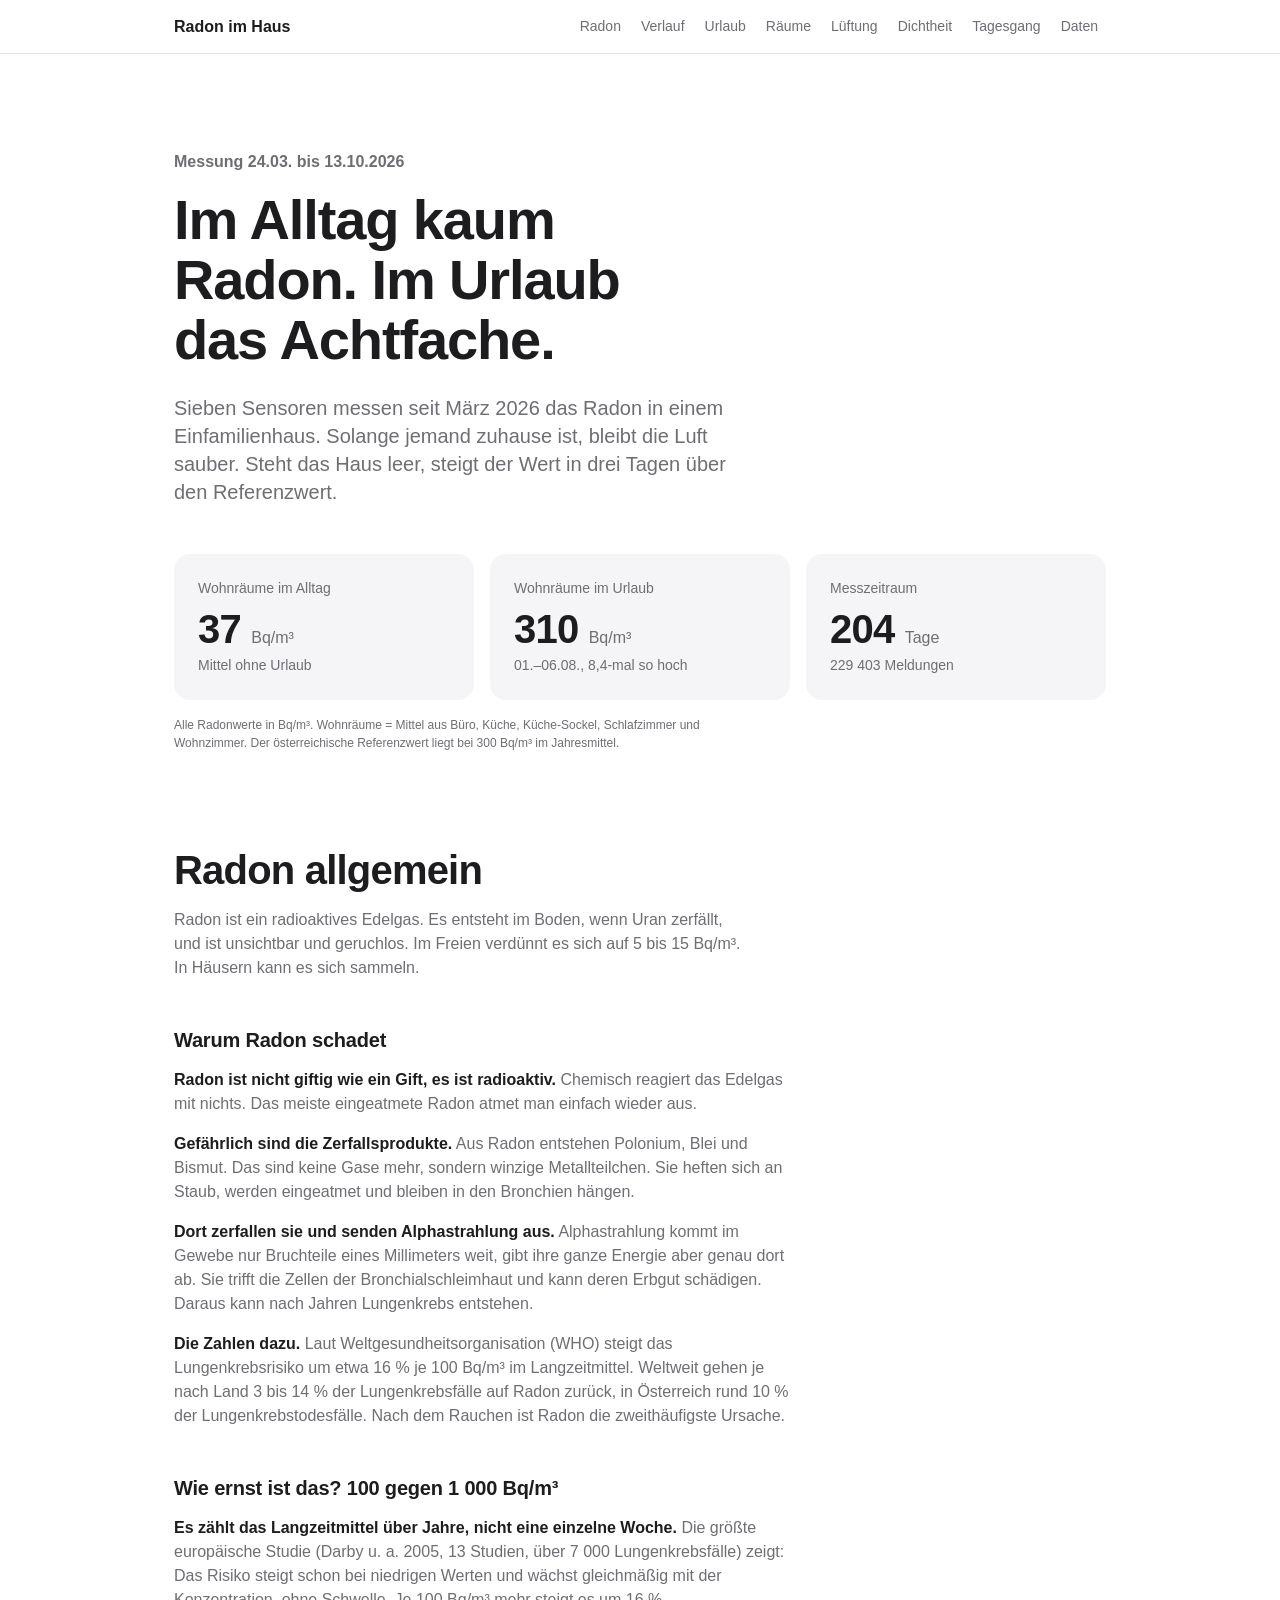
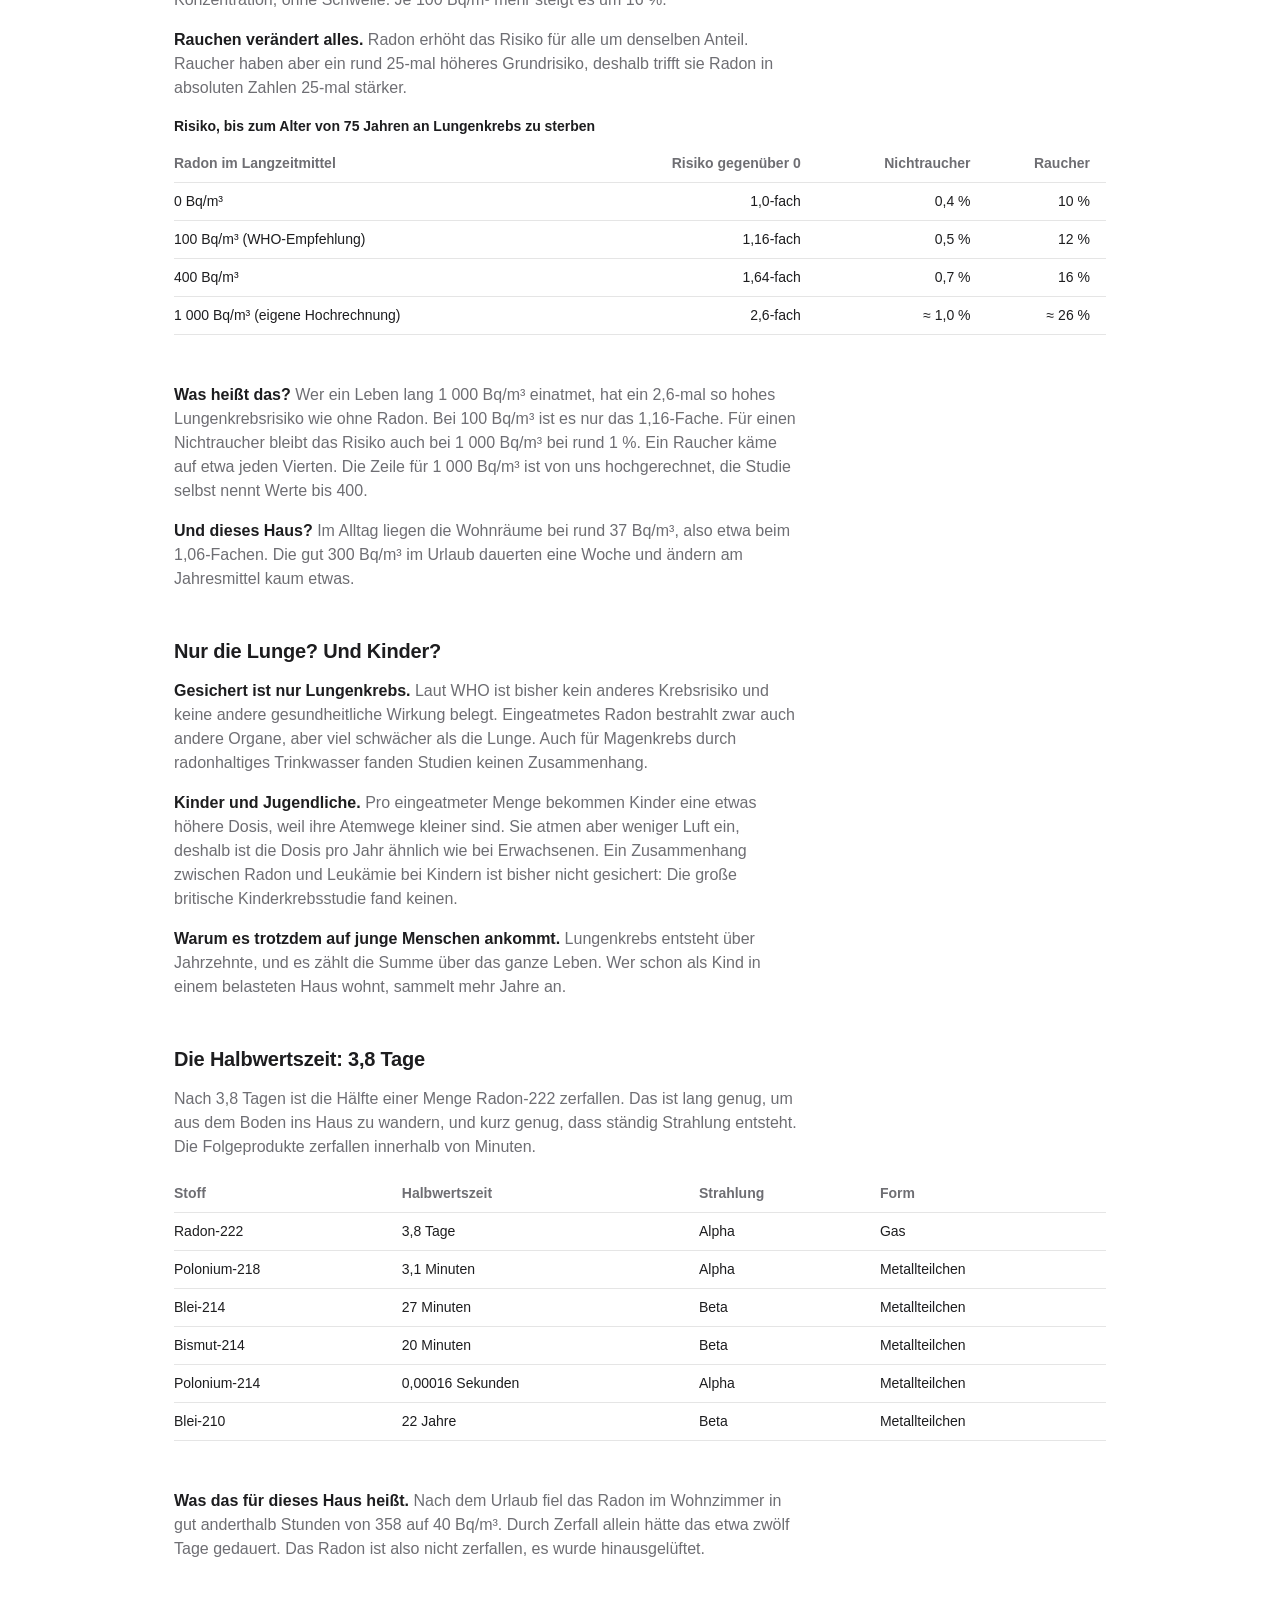
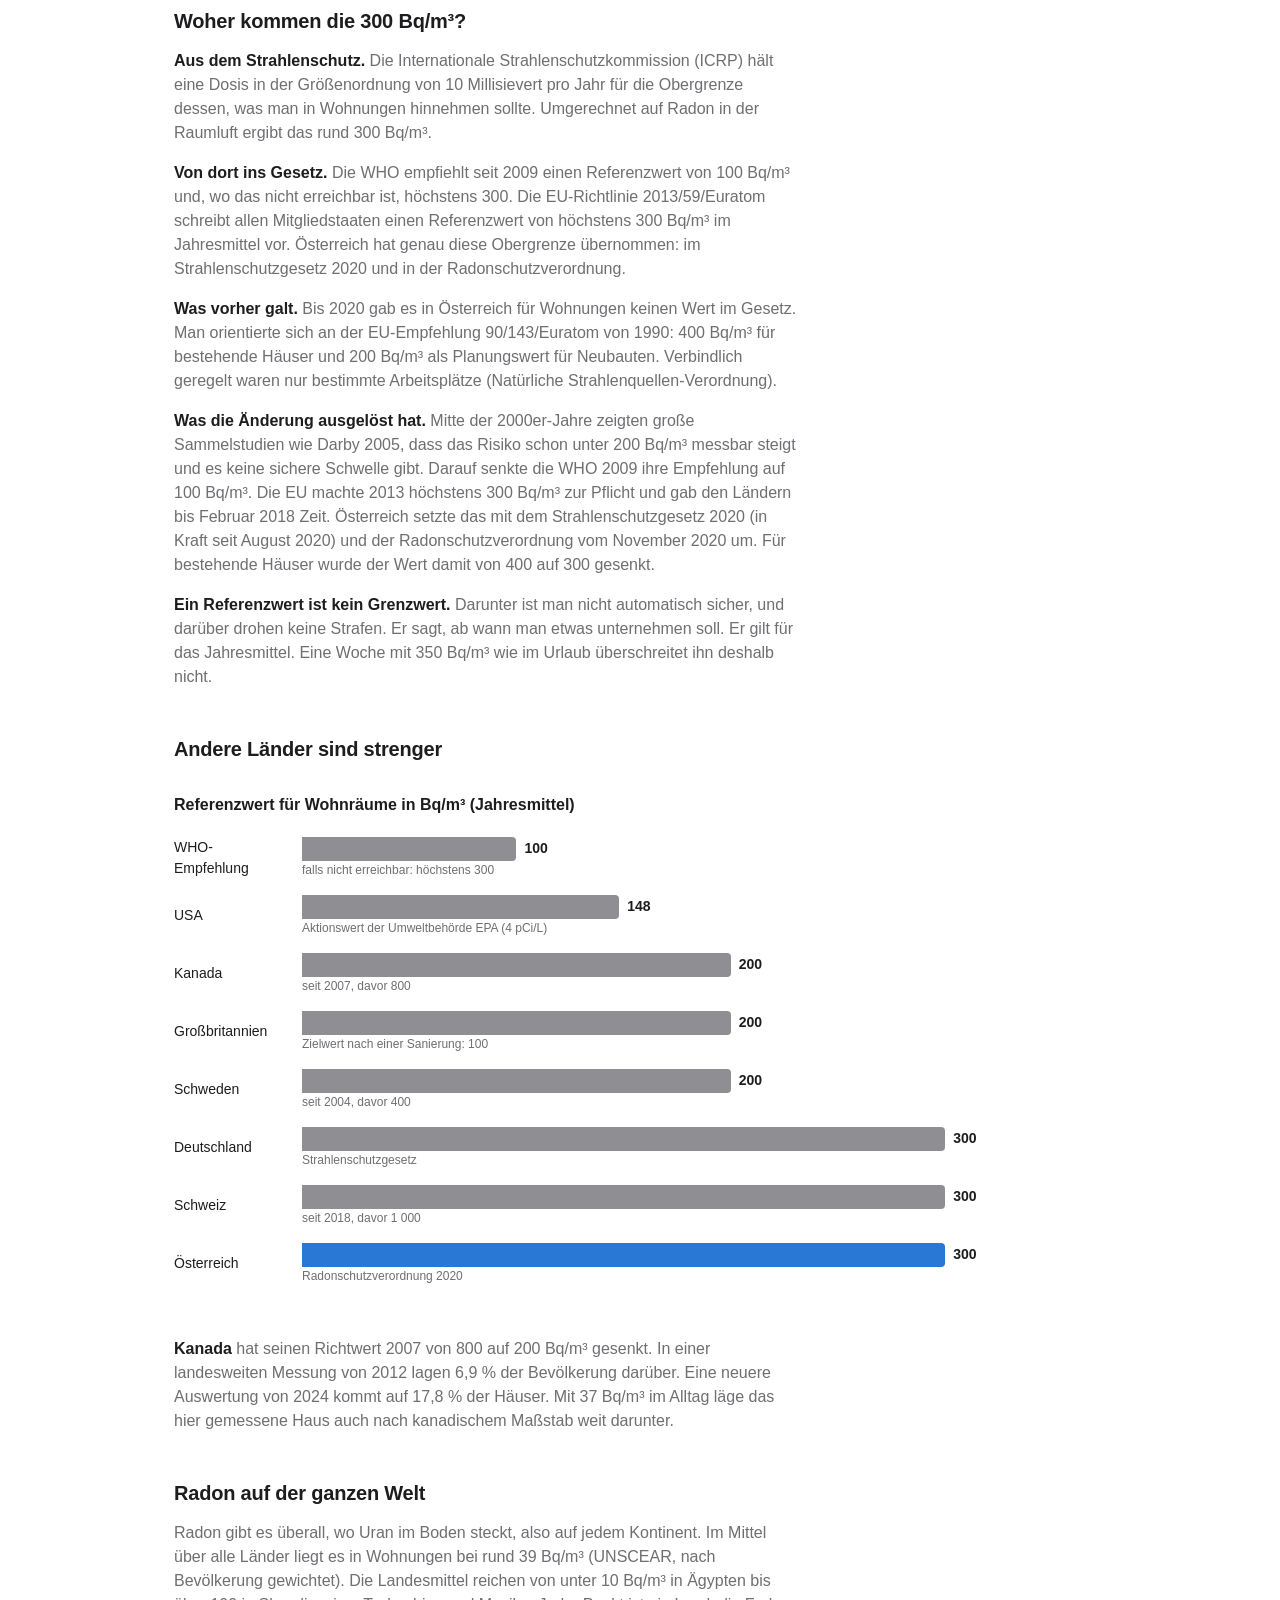
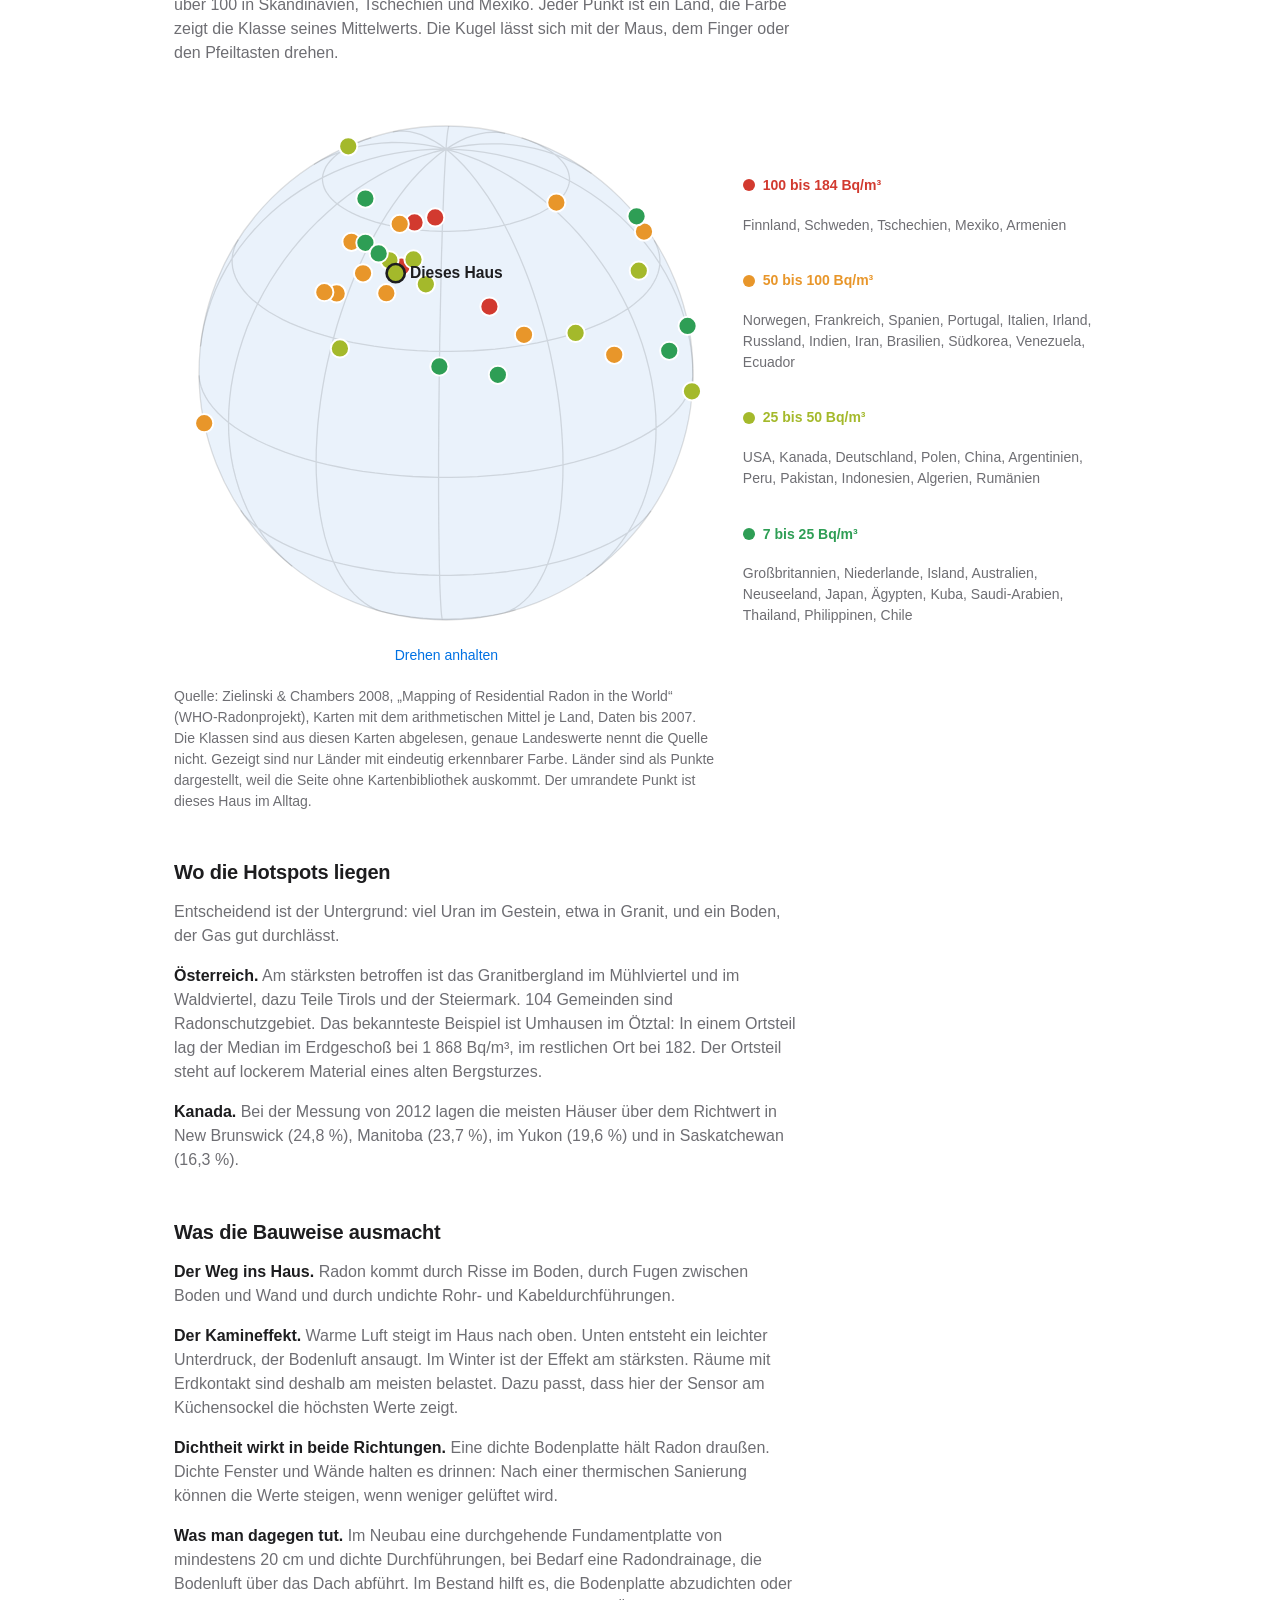
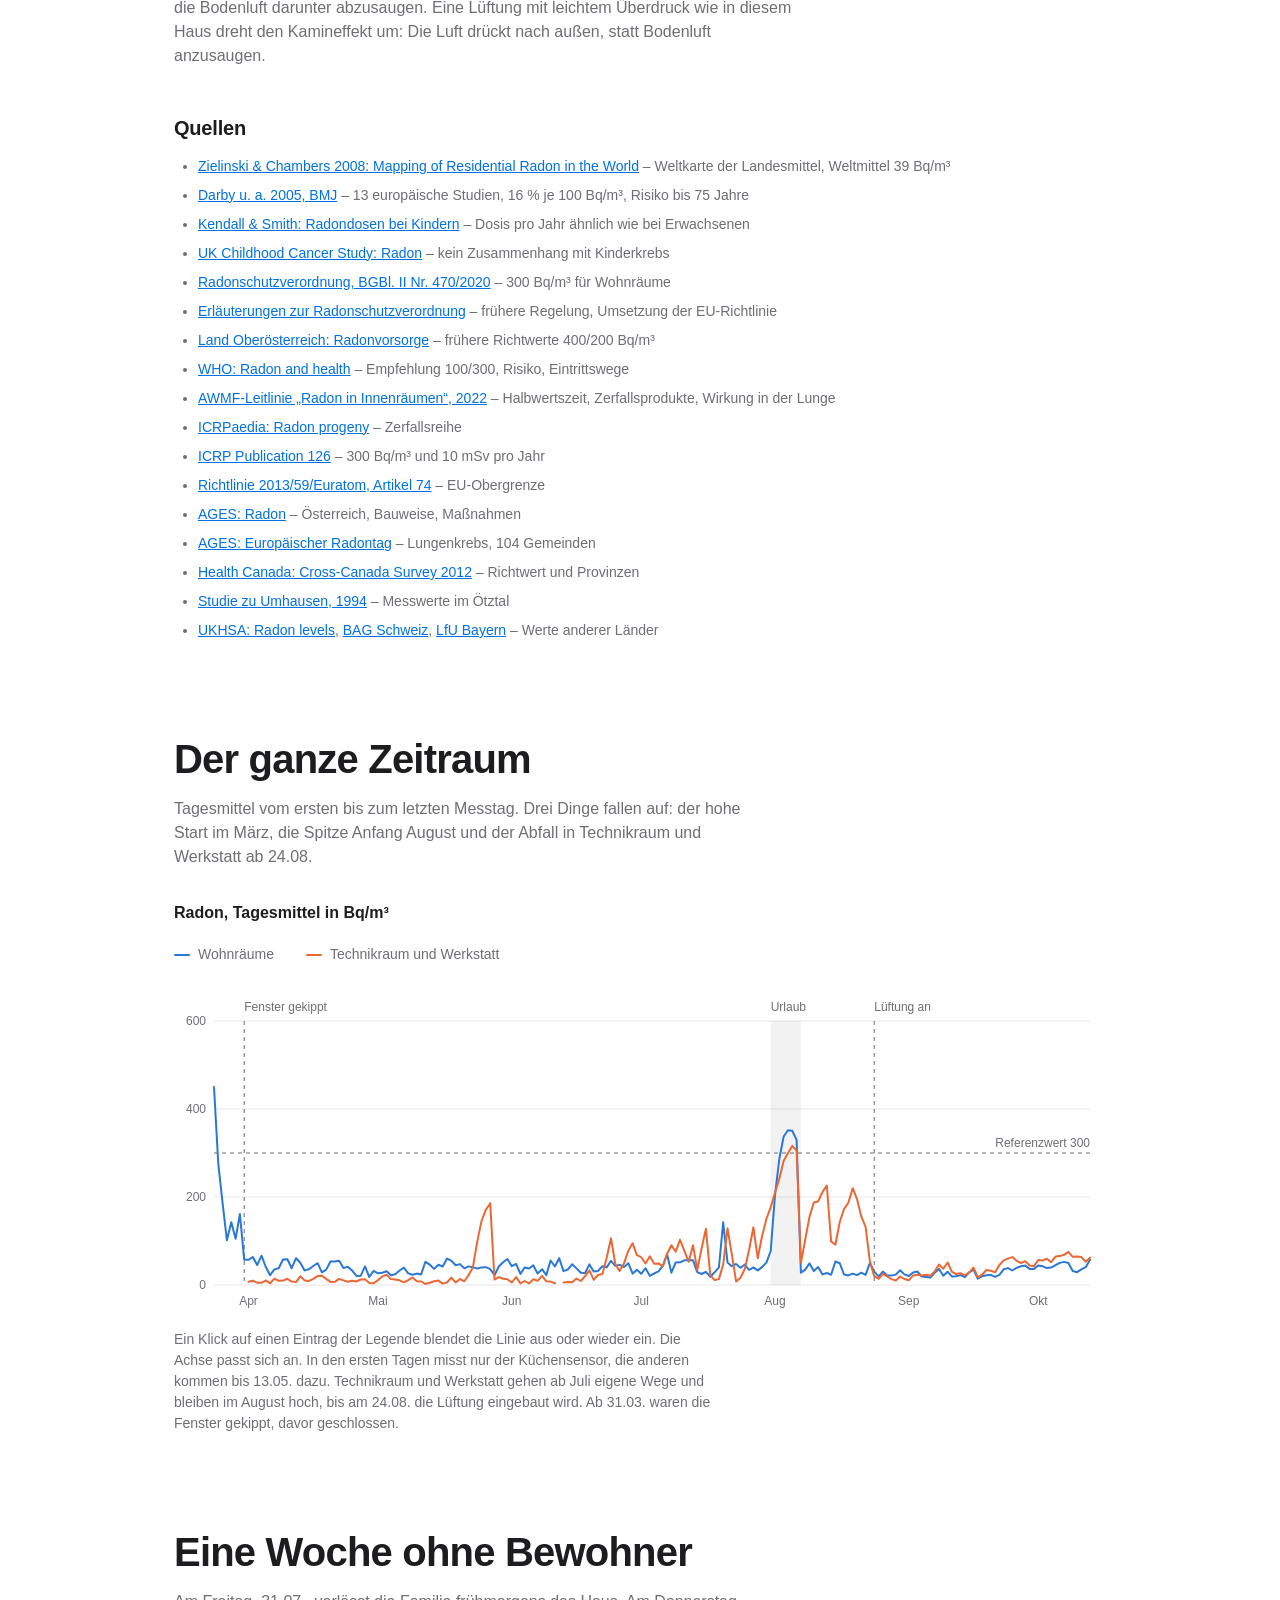
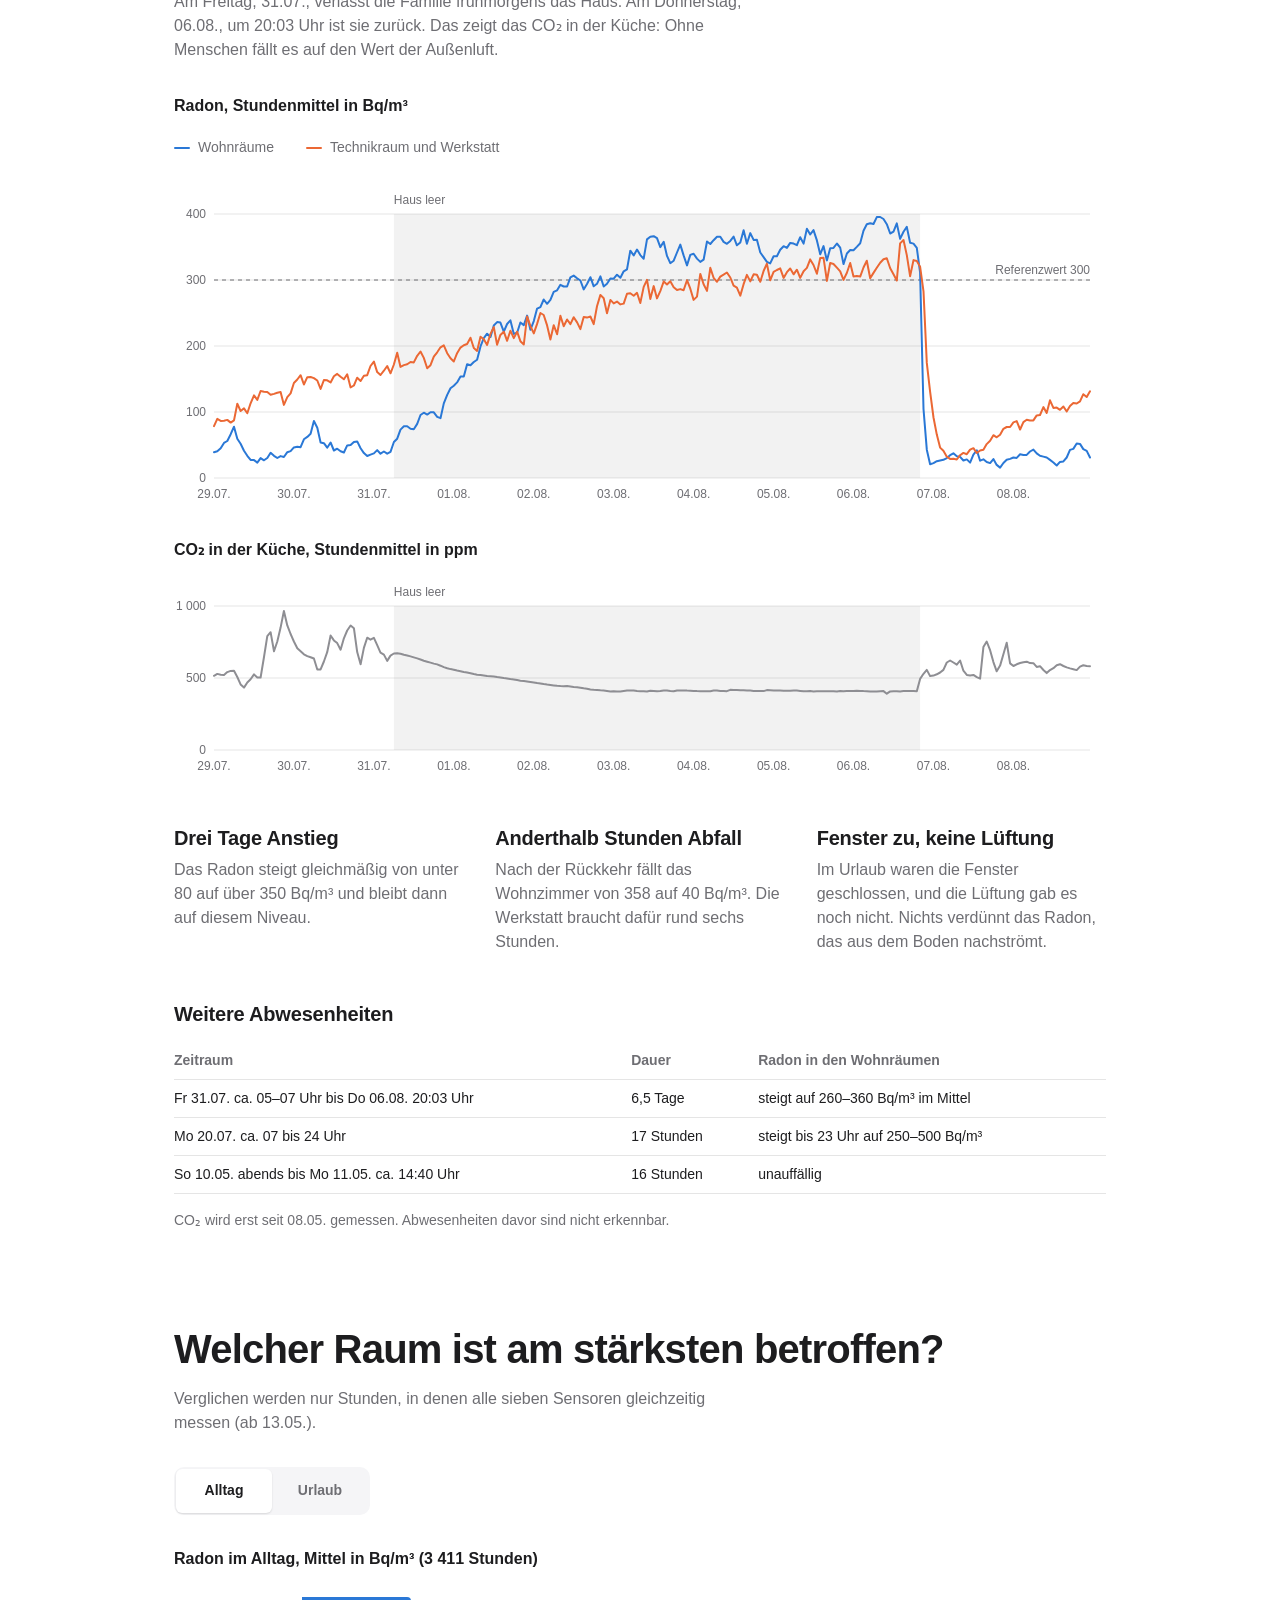
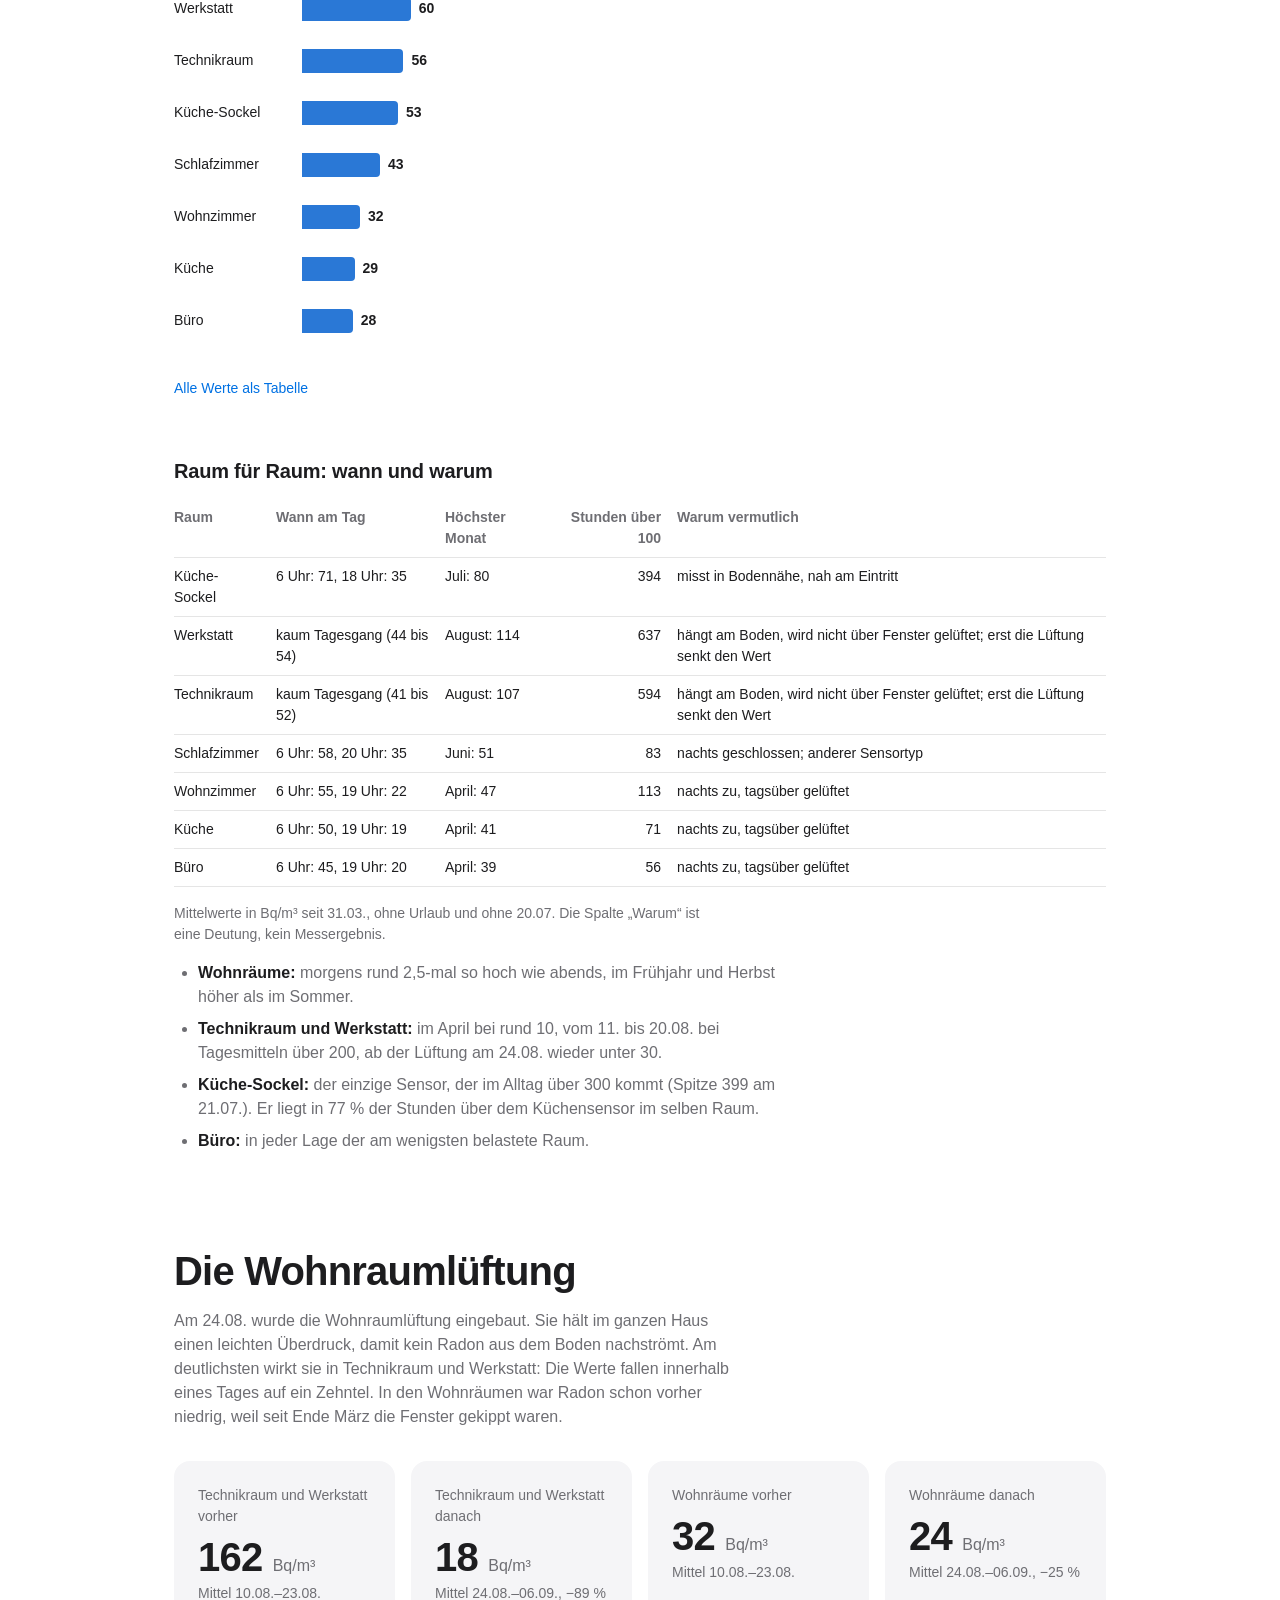
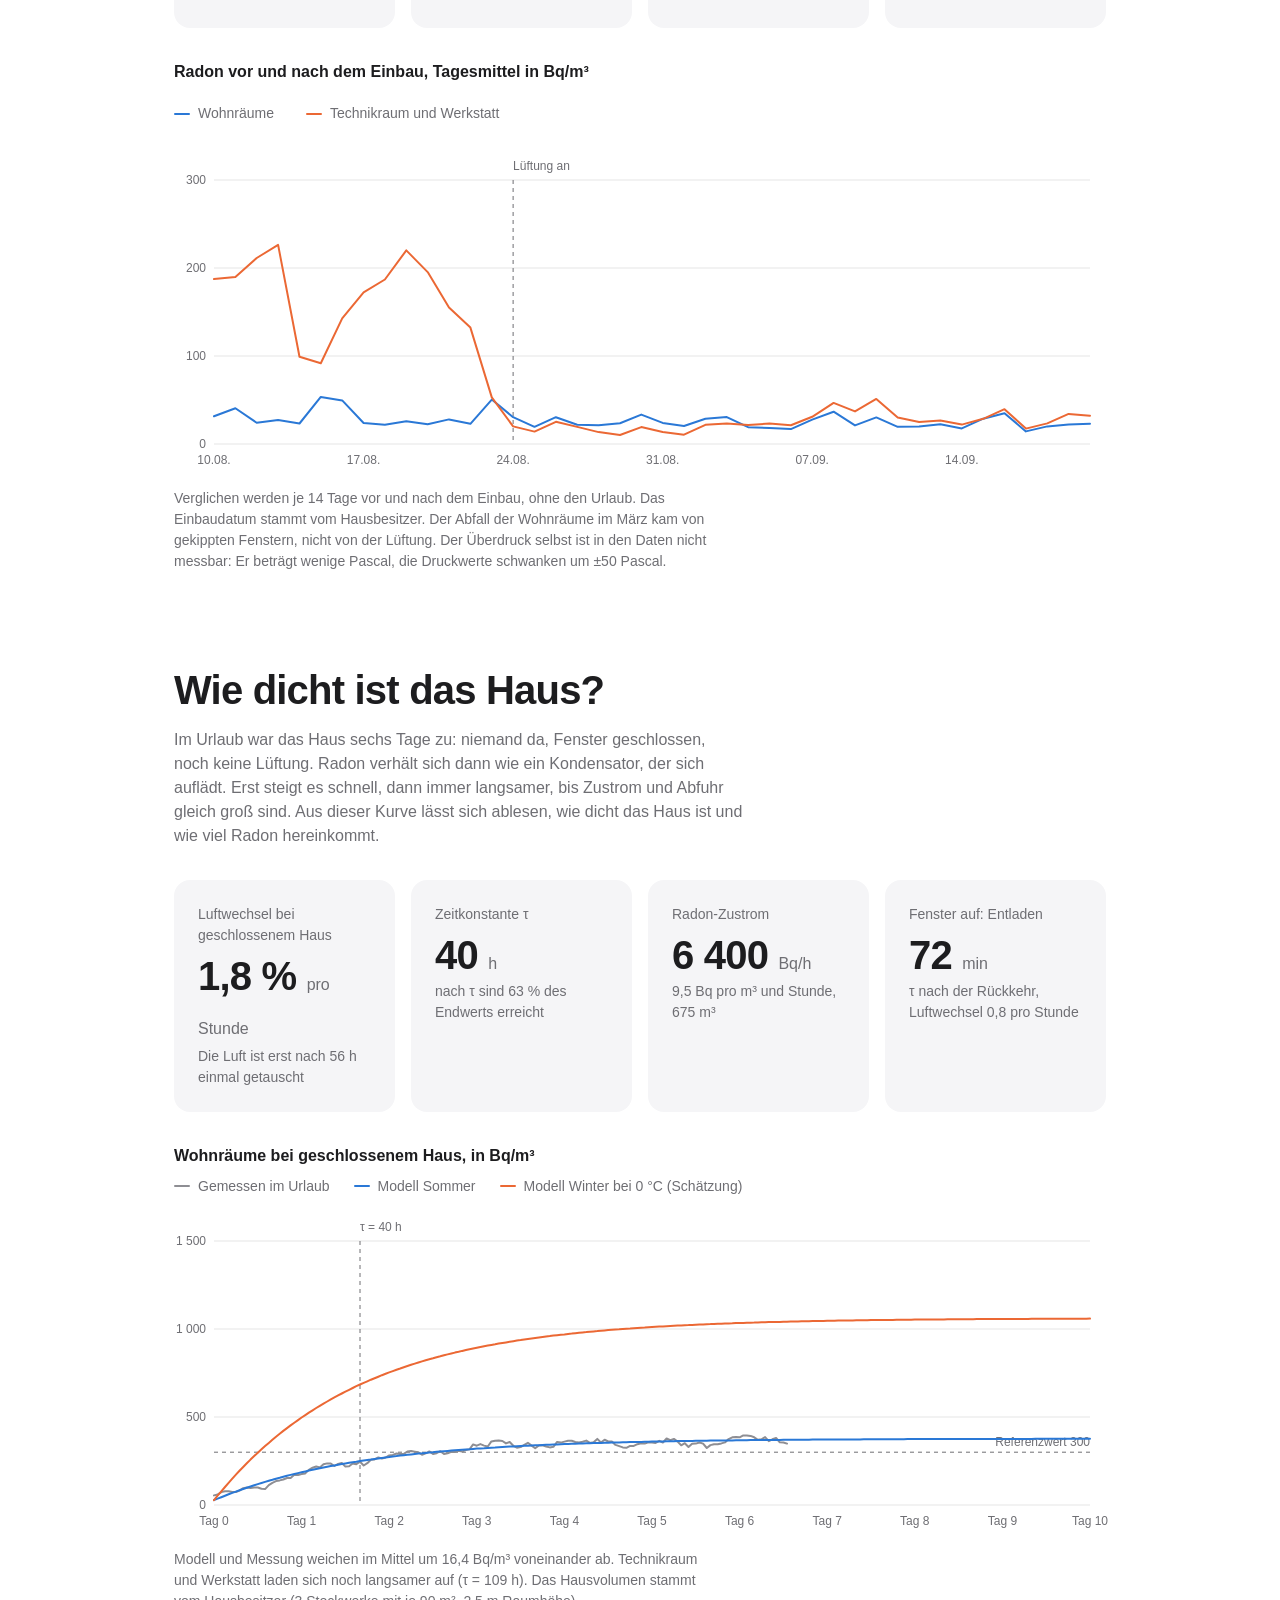
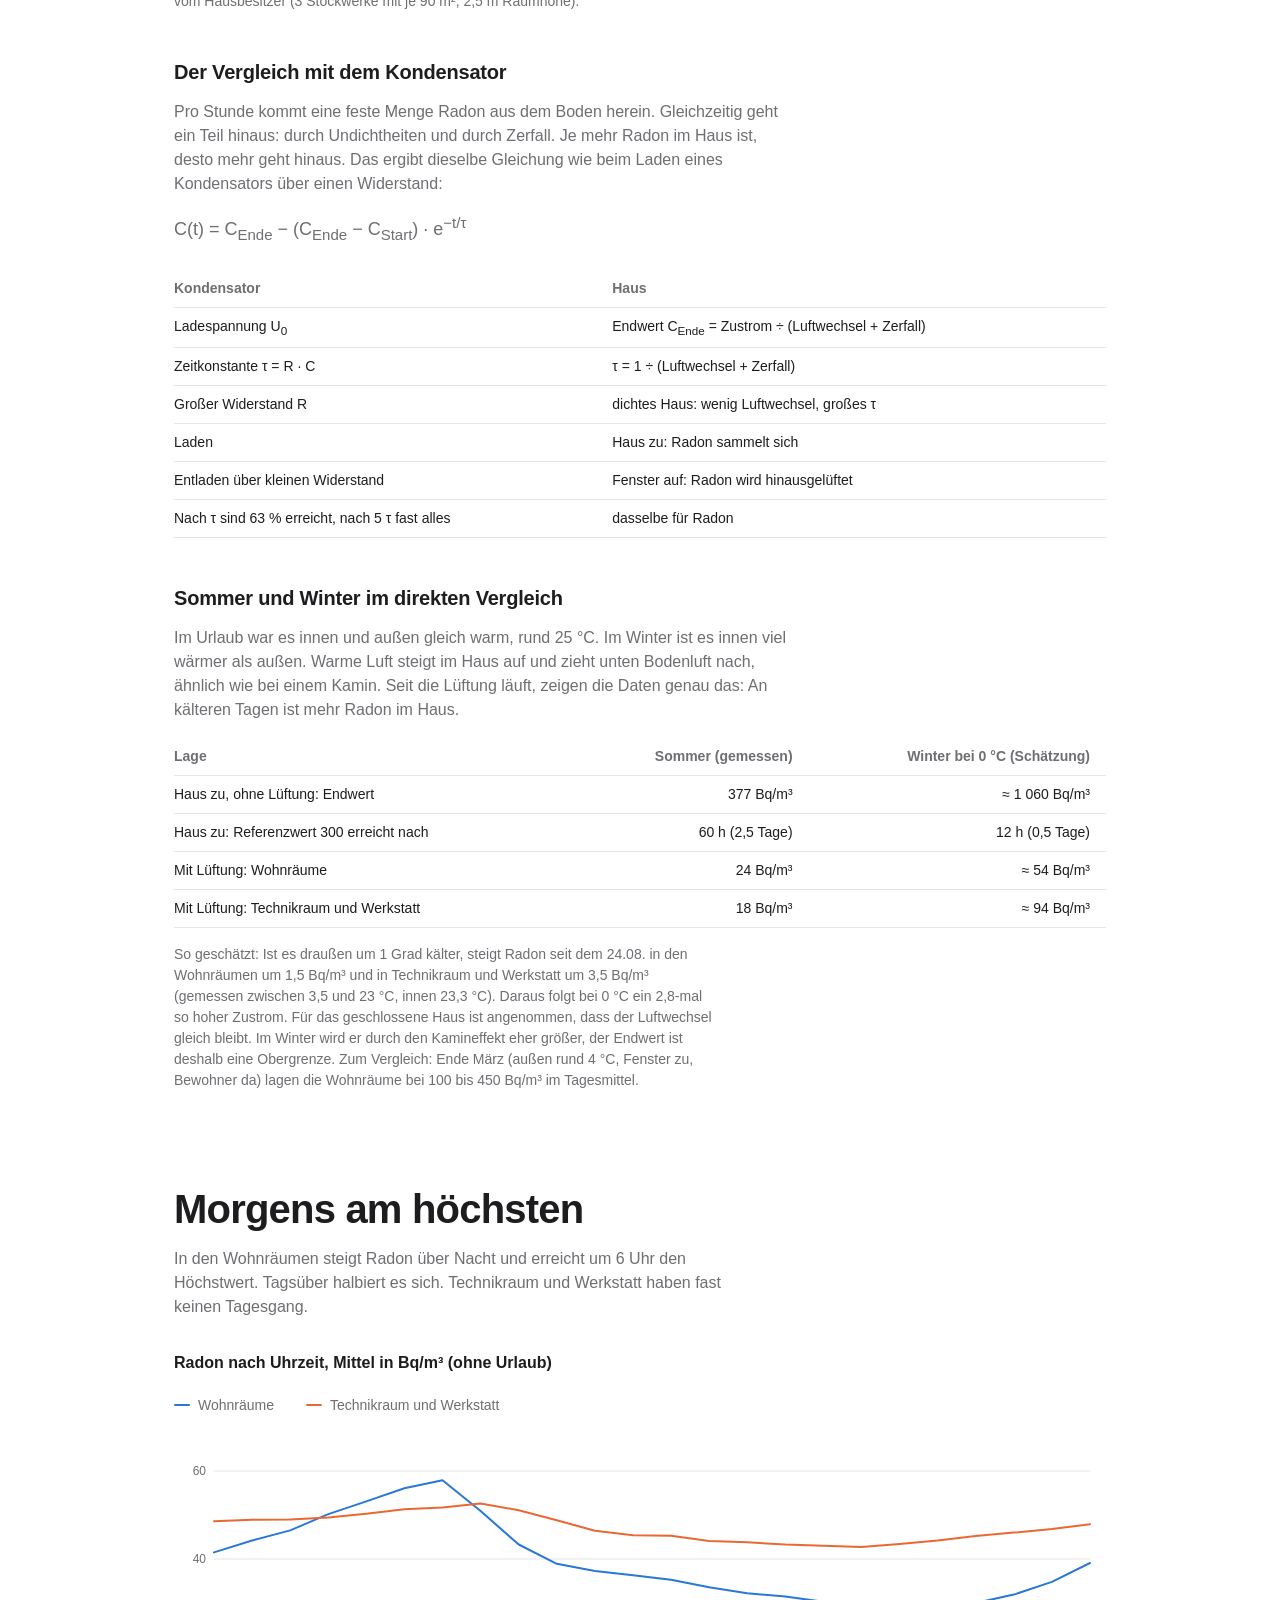
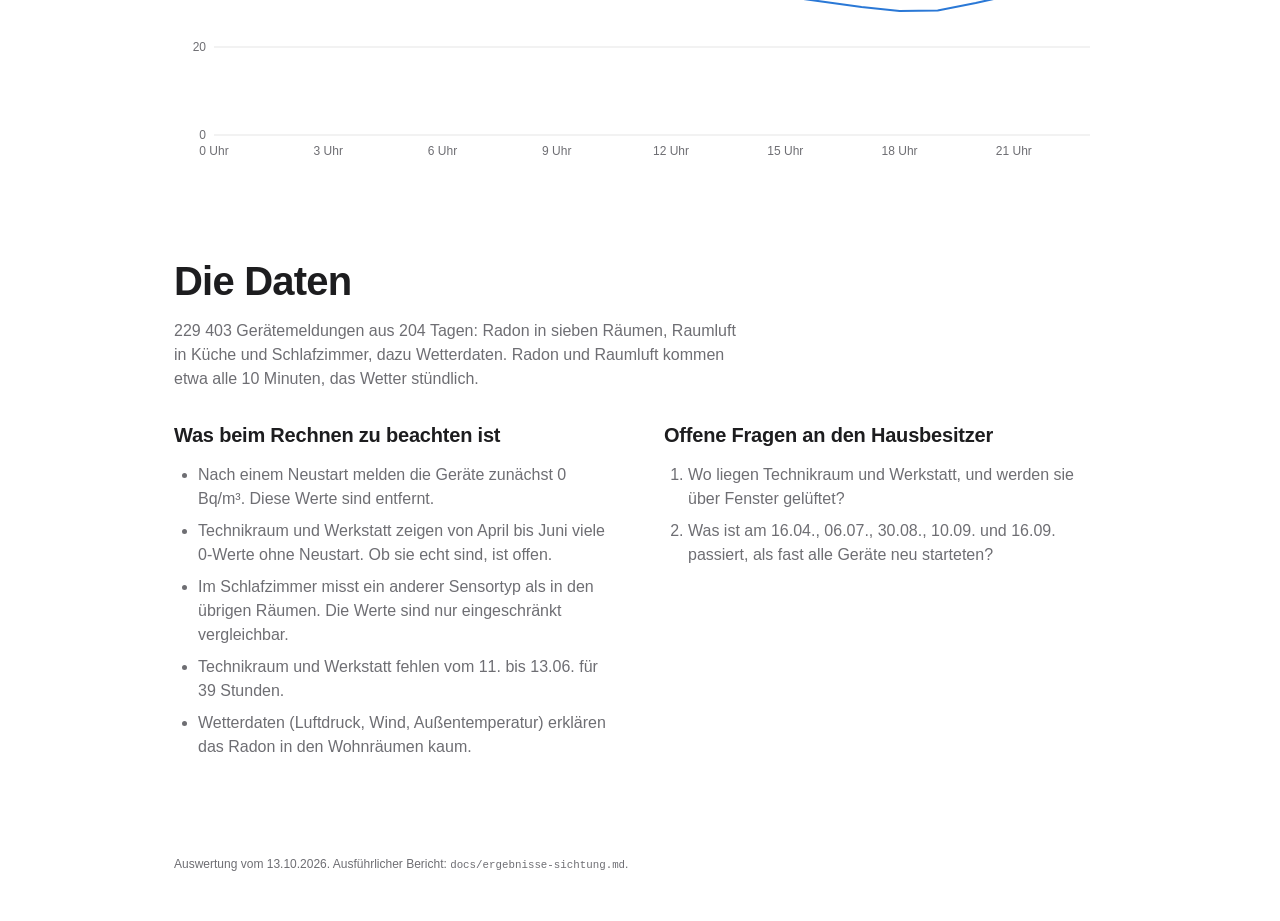
==== commit c9163167: "feat: add house model, radon background and globe to Radon site - Use the confirmed ventilation star" ====
--- a/Radon Data Analysis/website/index.html
+++ b/Radon Data Analysis/website/index.html
@@ -13,12 +13,13 @@
   <div class="container nav-inner">
     <a class="nav-title" href="#top">Radon im Haus</a>
     <ul class="nav-links">
+      <li><a href="#hintergrund">Radon</a></li>
       <li><a href="#verlauf">Verlauf</a></li>
       <li><a href="#urlaub">Urlaub</a></li>
       <li><a href="#raeume">Räume</a></li>
       <li><a href="#lueftung">Lüftung</a></li>
+      <li><a href="#dichtheit">Dichtheit</a></li>
       <li><a href="#tagesgang">Tagesgang</a></li>
-      <li><a href="#hintergrund">Hintergrund</a></li>
       <li><a href="#daten">Daten</a></li>
     </ul>
   </div>
@@ -41,11 +42,284 @@
     </p>
   </header>
 
+  <section class="container" id="hintergrund">
+    <header>
+      <h2 class="title">Radon allgemein</h2>
+      <p class="body-muted">
+        Radon ist ein radioaktives Edelgas. Es entsteht im Boden, wenn Uran zerfällt, und ist unsichtbar und geruchlos.
+        Im Freien verdünnt es sich auf 5 bis 15 Bq/m³. In Häusern kann es sich sammeln.
+      </p>
+    </header>
+
+    <div class="subsection">
+      <h3 class="headline">Warum Radon schadet</h3>
+      <div class="prose">
+        <p>
+          <strong>Radon ist nicht giftig wie ein Gift, es ist radioaktiv.</strong> Chemisch reagiert das Edelgas mit nichts.
+          Das meiste eingeatmete Radon atmet man einfach wieder aus.
+        </p>
+        <p>
+          <strong>Gefährlich sind die Zerfallsprodukte.</strong> Aus Radon entstehen Polonium, Blei und Bismut.
+          Das sind keine Gase mehr, sondern winzige Metallteilchen. Sie heften sich an Staub, werden eingeatmet
+          und bleiben in den Bronchien hängen.
+        </p>
+        <p>
+          <strong>Dort zerfallen sie und senden Alphastrahlung aus.</strong> Alphastrahlung kommt im Gewebe nur
+          Bruchteile eines Millimeters weit, gibt ihre ganze Energie aber genau dort ab. Sie trifft die Zellen der
+          Bronchialschleimhaut und kann deren Erbgut schädigen. Daraus kann nach Jahren Lungenkrebs entstehen.
+        </p>
+        <p>
+          <strong>Die Zahlen dazu.</strong> Laut Weltgesundheitsorganisation (WHO) steigt das Lungenkrebsrisiko um etwa 16 %
+          je 100 Bq/m³ im Langzeitmittel. Weltweit gehen je nach Land 3 bis 14 % der Lungenkrebsfälle auf Radon zurück,
+          in Österreich rund 10 % der Lungenkrebstodesfälle. Nach dem Rauchen ist Radon die zweithäufigste Ursache.
+        </p>
+      </div>
+    </div>
+
+    <div class="subsection">
+      <h3 class="headline">Wie ernst ist das? 100 gegen 1 000 Bq/m³</h3>
+      <div class="prose">
+        <p>
+          <strong>Es zählt das Langzeitmittel über Jahre, nicht eine einzelne Woche.</strong> Die größte europäische Studie
+          (Darby u. a. 2005, 13 Studien, über 7 000 Lungenkrebsfälle) zeigt: Das Risiko steigt schon bei niedrigen Werten
+          und wächst gleichmäßig mit der Konzentration, ohne Schwelle. Je 100 Bq/m³ mehr steigt es um 16 %.
+        </p>
+        <p>
+          <strong>Rauchen verändert alles.</strong> Radon erhöht das Risiko für alle um denselben Anteil. Raucher haben aber
+          ein rund 25-mal höheres Grundrisiko, deshalb trifft sie Radon in absoluten Zahlen 25-mal stärker.
+        </p>
+      </div>
+      <div class="table-scroll">
+        <table>
+          <caption class="table-caption">Risiko, bis zum Alter von 75 Jahren an Lungenkrebs zu sterben</caption>
+          <thead>
+            <tr><th scope="col">Radon im Langzeitmittel</th><th scope="col" class="num">Risiko gegenüber 0</th><th scope="col" class="num">Nichtraucher</th><th scope="col" class="num">Raucher</th></tr>
+          </thead>
+          <tbody>
+            <tr><td>0 Bq/m³</td><td class="num">1,0-fach</td><td class="num">0,4 %</td><td class="num">10 %</td></tr>
+            <tr><td>100 Bq/m³ (WHO-Empfehlung)</td><td class="num">1,16-fach</td><td class="num">0,5 %</td><td class="num">12 %</td></tr>
+            <tr><td>400 Bq/m³</td><td class="num">1,64-fach</td><td class="num">0,7 %</td><td class="num">16 %</td></tr>
+            <tr><td>1 000 Bq/m³ (eigene Hochrechnung)</td><td class="num">2,6-fach</td><td class="num">≈ 1,0 %</td><td class="num">≈ 26 %</td></tr>
+          </tbody>
+        </table>
+      </div>
+      <div class="prose subsection">
+        <p>
+          <strong>Was heißt das?</strong> Wer ein Leben lang 1 000 Bq/m³ einatmet, hat ein 2,6-mal so hohes Lungenkrebsrisiko
+          wie ohne Radon. Bei 100 Bq/m³ ist es nur das 1,16-Fache. Für einen Nichtraucher bleibt das Risiko auch bei
+          1 000 Bq/m³ bei rund 1 %. Ein Raucher käme auf etwa jeden Vierten. Die Zeile für 1 000 Bq/m³ ist von uns
+          hochgerechnet, die Studie selbst nennt Werte bis 400.
+        </p>
+        <p>
+          <strong>Und dieses Haus?</strong> Im Alltag liegen die Wohnräume bei rund 37 Bq/m³, also etwa beim 1,06-Fachen.
+          Die gut 300 Bq/m³ im Urlaub dauerten eine Woche und ändern am Jahresmittel kaum etwas.
+        </p>
+      </div>
+    </div>
+
+    <div class="subsection">
+      <h3 class="headline">Nur die Lunge? Und Kinder?</h3>
+      <div class="prose">
+        <p>
+          <strong>Gesichert ist nur Lungenkrebs.</strong> Laut WHO ist bisher kein anderes Krebsrisiko und keine andere
+          gesundheitliche Wirkung belegt. Eingeatmetes Radon bestrahlt zwar auch andere Organe, aber viel schwächer als die Lunge.
+          Auch für Magenkrebs durch radonhaltiges Trinkwasser fanden Studien keinen Zusammenhang.
+        </p>
+        <p>
+          <strong>Kinder und Jugendliche.</strong> Pro eingeatmeter Menge bekommen Kinder eine etwas höhere Dosis,
+          weil ihre Atemwege kleiner sind. Sie atmen aber weniger Luft ein, deshalb ist die Dosis pro Jahr ähnlich wie
+          bei Erwachsenen. Ein Zusammenhang zwischen Radon und Leukämie bei Kindern ist bisher nicht gesichert:
+          Die große britische Kinderkrebsstudie fand keinen.
+        </p>
+        <p>
+          <strong>Warum es trotzdem auf junge Menschen ankommt.</strong> Lungenkrebs entsteht über Jahrzehnte, und
+          es zählt die Summe über das ganze Leben. Wer schon als Kind in einem belasteten Haus wohnt, sammelt mehr Jahre an.
+        </p>
+      </div>
+    </div>
+
+    <div class="subsection">
+      <h3 class="headline">Die Halbwertszeit: 3,8 Tage</h3>
+      <div class="prose">
+        <p>
+          Nach 3,8 Tagen ist die Hälfte einer Menge Radon-222 zerfallen. Das ist lang genug, um aus dem Boden ins Haus
+          zu wandern, und kurz genug, dass ständig Strahlung entsteht. Die Folgeprodukte zerfallen innerhalb von Minuten.
+        </p>
+      </div>
+      <div class="table-scroll">
+        <table>
+          <thead>
+            <tr><th scope="col">Stoff</th><th scope="col">Halbwertszeit</th><th scope="col">Strahlung</th><th scope="col">Form</th></tr>
+          </thead>
+          <tbody>
+            <tr><td>Radon-222</td><td>3,8 Tage</td><td>Alpha</td><td>Gas</td></tr>
+            <tr><td>Polonium-218</td><td>3,1 Minuten</td><td>Alpha</td><td>Metallteilchen</td></tr>
+            <tr><td>Blei-214</td><td>27 Minuten</td><td>Beta</td><td>Metallteilchen</td></tr>
+            <tr><td>Bismut-214</td><td>20 Minuten</td><td>Beta</td><td>Metallteilchen</td></tr>
+            <tr><td>Polonium-214</td><td>0,00016 Sekunden</td><td>Alpha</td><td>Metallteilchen</td></tr>
+            <tr><td>Blei-210</td><td>22 Jahre</td><td>Beta</td><td>Metallteilchen</td></tr>
+          </tbody>
+        </table>
+      </div>
+      <div class="prose subsection">
+        <p>
+          <strong>Was das für dieses Haus heißt.</strong> Nach dem Urlaub fiel das Radon im Wohnzimmer in gut anderthalb
+          Stunden von 358 auf 40 Bq/m³. Durch Zerfall allein hätte das etwa zwölf Tage gedauert.
+          Das Radon ist also nicht zerfallen, es wurde hinausgelüftet.
+        </p>
+      </div>
+    </div>
+
+    <div class="subsection">
+      <h3 class="headline">Woher kommen die 300 Bq/m³?</h3>
+      <div class="prose">
+        <p>
+          <strong>Aus dem Strahlenschutz.</strong> Die Internationale Strahlenschutzkommission (ICRP) hält eine Dosis
+          in der Größenordnung von 10 Millisievert pro Jahr für die Obergrenze dessen, was man in Wohnungen hinnehmen sollte.
+          Umgerechnet auf Radon in der Raumluft ergibt das rund 300 Bq/m³.
+        </p>
+        <p>
+          <strong>Von dort ins Gesetz.</strong> Die WHO empfiehlt seit 2009 einen Referenzwert von 100 Bq/m³ und,
+          wo das nicht erreichbar ist, höchstens 300. Die EU-Richtlinie 2013/59/Euratom schreibt allen Mitgliedstaaten
+          einen Referenzwert von höchstens 300 Bq/m³ im Jahresmittel vor. Österreich hat genau diese Obergrenze übernommen:
+          im Strahlenschutzgesetz 2020 und in der Radonschutzverordnung.
+        </p>
+        <p>
+          <strong>Was vorher galt.</strong> Bis 2020 gab es in Österreich für Wohnungen keinen Wert im Gesetz.
+          Man orientierte sich an der EU-Empfehlung 90/143/Euratom von 1990: 400 Bq/m³ für bestehende Häuser und
+          200 Bq/m³ als Planungswert für Neubauten. Verbindlich geregelt waren nur bestimmte Arbeitsplätze
+          (Natürliche Strahlenquellen-Verordnung).
+        </p>
+        <p>
+          <strong>Was die Änderung ausgelöst hat.</strong> Mitte der 2000er-Jahre zeigten große Sammelstudien wie Darby 2005,
+          dass das Risiko schon unter 200 Bq/m³ messbar steigt und es keine sichere Schwelle gibt. Darauf senkte die WHO
+          2009 ihre Empfehlung auf 100 Bq/m³. Die EU machte 2013 höchstens 300 Bq/m³ zur Pflicht und gab den Ländern bis
+          Februar 2018 Zeit. Österreich setzte das mit dem Strahlenschutzgesetz 2020 (in Kraft seit August 2020) und der
+          Radonschutzverordnung vom November 2020 um. Für bestehende Häuser wurde der Wert damit von 400 auf 300 gesenkt.
+        </p>
+        <p>
+          <strong>Ein Referenzwert ist kein Grenzwert.</strong> Darunter ist man nicht automatisch sicher, und darüber
+          drohen keine Strafen. Er sagt, ab wann man etwas unternehmen soll. Er gilt für das Jahresmittel.
+          Eine Woche mit 350 Bq/m³ wie im Urlaub überschreitet ihn deshalb nicht.
+        </p>
+      </div>
+    </div>
+
+    <div class="subsection">
+      <h3 class="headline">Andere Länder sind strenger</h3>
+      <figure class="chart">
+        <figcaption class="chart-title">Referenzwert für Wohnräume in Bq/m³ (Jahresmittel)</figcaption>
+        <div class="bars bars-with-detail" id="levels-chart"></div>
+      </figure>
+      <div class="prose subsection">
+        <p>
+          <strong>Kanada</strong> hat seinen Richtwert 2007 von 800 auf 200 Bq/m³ gesenkt. In einer landesweiten Messung
+          von 2012 lagen 6,9 % der Bevölkerung darüber. Eine neuere Auswertung von 2024 kommt auf 17,8 % der Häuser.
+          Mit 37 Bq/m³ im Alltag läge das hier gemessene Haus auch nach kanadischem Maßstab weit darunter.
+        </p>
+      </div>
+    </div>
+
+    <div class="subsection">
+      <h3 class="headline">Radon auf der ganzen Welt</h3>
+      <div class="prose">
+        <p>
+          Radon gibt es überall, wo Uran im Boden steckt, also auf jedem Kontinent. Im Mittel über alle Länder liegt
+          es in Wohnungen bei rund 39 Bq/m³ (UNSCEAR, nach Bevölkerung gewichtet). Die Landesmittel reichen von unter
+          10 Bq/m³ in Ägypten bis über 100 in Skandinavien, Tschechien und Mexiko. Jeder Punkt ist ein Land, die Farbe
+          zeigt die Klasse seines Mittelwerts. Die Kugel lässt sich mit der Maus, dem Finger oder den Pfeiltasten drehen.
+        </p>
+      </div>
+      <div class="globe-layout subsection">
+        <div>
+        <div class="globe" id="globe" tabindex="0" role="img"
+             aria-label="Drehbare Weltkugel: mittlere Radonwerte in Wohnungen nach Land. Pfeiltasten drehen die Kugel."></div>
+        <button type="button" class="text-button" id="globe-pause" hidden>Drehen anhalten</button>
+        </div>
+        <div class="level-list" id="globe-levels"></div>
+      </div>
+      <p class="note">
+        Quelle: Zielinski &amp; Chambers 2008, „Mapping of Residential Radon in the World“ (WHO-Radonprojekt), Karten mit
+        dem arithmetischen Mittel je Land, Daten bis 2007. Die Klassen sind aus diesen Karten abgelesen, genaue Landeswerte
+        nennt die Quelle nicht. Gezeigt sind nur Länder mit eindeutig erkennbarer Farbe. Länder sind als Punkte dargestellt,
+        weil die Seite ohne Kartenbibliothek auskommt. Der umrandete Punkt ist dieses Haus im Alltag.
+      </p>
+    </div>
+
+    <div class="subsection">
+      <h3 class="headline">Wo die Hotspots liegen</h3>
+      <div class="prose">
+        <p>
+          Entscheidend ist der Untergrund: viel Uran im Gestein, etwa in Granit, und ein Boden, der Gas gut durchlässt.
+        </p>
+        <p>
+          <strong>Österreich.</strong> Am stärksten betroffen ist das Granitbergland im Mühlviertel und im Waldviertel,
+          dazu Teile Tirols und der Steiermark. 104 Gemeinden sind Radonschutzgebiet. Das bekannteste Beispiel ist
+          Umhausen im Ötztal: In einem Ortsteil lag der Median im Erdgeschoß bei 1 868 Bq/m³, im restlichen Ort bei 182.
+          Der Ortsteil steht auf lockerem Material eines alten Bergsturzes.
+        </p>
+        <p>
+          <strong>Kanada.</strong> Bei der Messung von 2012 lagen die meisten Häuser über dem Richtwert in New Brunswick (24,8 %),
+          Manitoba (23,7 %), im Yukon (19,6 %) und in Saskatchewan (16,3 %).
+        </p>
+      </div>
+    </div>
+
+    <div class="subsection">
+      <h3 class="headline">Was die Bauweise ausmacht</h3>
+      <div class="prose">
+        <p>
+          <strong>Der Weg ins Haus.</strong> Radon kommt durch Risse im Boden, durch Fugen zwischen Boden und Wand
+          und durch undichte Rohr- und Kabeldurchführungen.
+        </p>
+        <p>
+          <strong>Der Kamineffekt.</strong> Warme Luft steigt im Haus nach oben. Unten entsteht ein leichter Unterdruck,
+          der Bodenluft ansaugt. Im Winter ist der Effekt am stärksten. Räume mit Erdkontakt sind deshalb am meisten belastet.
+          Dazu passt, dass hier der Sensor am Küchensockel die höchsten Werte zeigt.
+        </p>
+        <p>
+          <strong>Dichtheit wirkt in beide Richtungen.</strong> Eine dichte Bodenplatte hält Radon draußen. Dichte Fenster
+          und Wände halten es drinnen: Nach einer thermischen Sanierung können die Werte steigen, wenn weniger gelüftet wird.
+        </p>
+        <p>
+          <strong>Was man dagegen tut.</strong> Im Neubau eine durchgehende Fundamentplatte von mindestens 20 cm und dichte
+          Durchführungen, bei Bedarf eine Radondrainage, die Bodenluft über das Dach abführt. Im Bestand hilft es,
+          die Bodenplatte abzudichten oder die Bodenluft darunter abzusaugen. Eine Lüftung mit leichtem Überdruck
+          wie in diesem Haus dreht den Kamineffekt um: Die Luft drückt nach außen, statt Bodenluft anzusaugen.
+        </p>
+      </div>
+    </div>
+
+    <div class="subsection">
+      <h3 class="headline">Quellen</h3>
+      <ul class="plain-list sources">
+        <li><a href="https://www.osti.gov/etdeweb/servlets/purl/21510212">Zielinski &amp; Chambers 2008: Mapping of Residential Radon in the World</a> – Weltkarte der Landesmittel, Weltmittel 39 Bq/m³</li>
+        <li><a href="https://pubmed.ncbi.nlm.nih.gov/15613366/">Darby u. a. 2005, BMJ</a> – 13 europäische Studien, 16 % je 100 Bq/m³, Risiko bis 75 Jahre</li>
+        <li><a href="https://researchportal.ukhsa.gov.uk/en/publications/doses-from-radon-and-its-decay-products-to-children/">Kendall &amp; Smith: Radondosen bei Kindern</a> – Dosis pro Jahr ähnlich wie bei Erwachsenen</li>
+        <li><a href="https://eprints.whiterose.ac.uk/85715/1/The%20United%20Kingdom%20Childhood%20Cancer%20Study%20of%20exposure%20to%20domestic%20sources%20of%20ionising%20radiation%3A%201%3A%20radon%20gas..pdf">UK Childhood Cancer Study: Radon</a> – kein Zusammenhang mit Kinderkrebs</li>
+        <li><a href="https://ris.bka.gv.at/Dokumente/BgblAuth/BGBLA_2020_II_470/BGBLA_2020_II_470.rtf">Radonschutzverordnung, BGBl. II Nr. 470/2020</a> – 300 Bq/m³ für Wohnräume</li>
+        <li><a href="https://news.wko.at/oe/news/radonschutzv--erlaeuterungen.pdf">Erläuterungen zur Radonschutzverordnung</a> – frühere Regelung, Umsetzung der EU-Richtlinie</li>
+        <li><a href="https://www.land-oberoesterreich.gv.at/files/publikationen/us_radon_vorsorge_neubauten_sanierung.pdf">Land Oberösterreich: Radonvorsorge</a> – frühere Richtwerte 400/200 Bq/m³</li>
+        <li><a href="https://www.who.int/news-room/fact-sheets/detail/radon-and-health">WHO: Radon and health</a> – Empfehlung 100/300, Risiko, Eintrittswege</li>
+        <li><a href="https://register.awmf.org/assets/guideline_bkp/002-035l_S1_Radon-in-Innenraeumen_2022-02.pdf">AWMF-Leitlinie „Radon in Innenräumen“, 2022</a> – Halbwertszeit, Zerfallsprodukte, Wirkung in der Lunge</li>
+        <li><a href="https://icrpaedia.org/Radon_progeny">ICRPaedia: Radon progeny</a> – Zerfallsreihe</li>
+        <li><a href="https://icrpaedia.org/ICRP_Publication_126">ICRP Publication 126</a> – 300 Bq/m³ und 10 mSv pro Jahr</li>
+        <li><a href="https://www.legislation.gov.uk/eudr/2013/59/article/74">Richtlinie 2013/59/Euratom, Artikel 74</a> – EU-Obergrenze</li>
+        <li><a href="https://www.ages.at/umwelt/radioaktivitaet/radon">AGES: Radon</a> – Österreich, Bauweise, Maßnahmen</li>
+        <li><a href="https://www.ages.at/ages/presse/news/detail/7-november-ist-europaeischer-radontag">AGES: Europäischer Radontag</a> – Lungenkrebs, 104 Gemeinden</li>
+        <li><a href="https://www.canada.ca/en/health-canada/services/environmental-workplace-health/reports-publications/radiation/cross-canada-survey-radon-concentrations-homes-final-report-health-canada-2012.html">Health Canada: Cross-Canada Survey 2012</a> – Richtwert und Provinzen</li>
+        <li><a href="https://pubmed.ncbi.nlm.nih.gov/8026968/">Studie zu Umhausen, 1994</a> – Messwerte im Ötztal</li>
+        <li><a href="https://www.ukradon.org/information/level">UKHSA: Radon levels</a>, <a href="https://www.bag.admin.ch/de/gesetzliche-bestimmungen-bezueglich-radon">BAG Schweiz</a>, <a href="https://www.lfu.bayern.de/strahlung/radon_in_gebaeuden/faq_radon/index.htm">LfU Bayern</a> – Werte anderer Länder</li>
+      </ul>
+    </div>
+  </section>
+
   <section class="container" id="verlauf">
     <header>
       <h2 class="title">Der ganze Zeitraum</h2>
       <p class="body-muted">
-        Tagesmittel vom ersten bis zum letzten Messtag. Zwei Dinge fallen auf: der hohe Start im März und die Spitze Anfang August.
+        Tagesmittel vom ersten bis zum letzten Messtag. Drei Dinge fallen auf: der hohe Start im März, die Spitze Anfang August
+        und der Abfall in Technikraum und Werkstatt ab 24.08.
       </p>
     </header>
     <figure class="chart">
@@ -56,7 +330,8 @@
     <p class="note">
       Ein Klick auf einen Eintrag der Legende blendet die Linie aus oder wieder ein. Die Achse passt sich an.
       In den ersten Tagen misst nur der Küchensensor, die anderen kommen bis 13.05. dazu.
-      Technikraum und Werkstatt gehen ab Juli eigene Wege und bleiben im August zwei Wochen länger hoch.
+      Technikraum und Werkstatt gehen ab Juli eigene Wege und bleiben im August hoch, bis am 24.08. die Lüftung eingebaut wird.
+      Ab 31.03. waren die Fenster gekippt, davor geschlossen.
     </p>
   </section>
 
@@ -87,8 +362,8 @@
         <p>Nach der Rückkehr fällt das Wohnzimmer von 358 auf 40 Bq/m³. Die Werkstatt braucht dafür rund sechs Stunden.</p>
       </div>
       <div>
-        <h3 class="headline">Vermutung: Lüftung aus</h3>
-        <p>Bei laufender Überdrucklüftung dürfte Radon in einem leeren Haus nicht steigen. Belegt ist das nicht.</p>
+        <h3 class="headline">Fenster zu, keine Lüftung</h3>
+        <p>Im Urlaub waren die Fenster geschlossen, und die Lüftung gab es noch nicht. Nichts verdünnt das Radon, das aus dem Boden nachströmt.</p>
       </div>
     </div>
 
@@ -161,7 +436,7 @@
     </p>
     <ul class="plain-list">
       <li><strong>Wohnräume:</strong> morgens rund 2,5-mal so hoch wie abends, im Frühjahr und Herbst höher als im Sommer.</li>
-      <li><strong>Technikraum und Werkstatt:</strong> im April bei rund 10, vom 11. bis 20.08. bei Tagesmitteln über 200.</li>
+      <li><strong>Technikraum und Werkstatt:</strong> im April bei rund 10, vom 11. bis 20.08. bei Tagesmitteln über 200, ab der Lüftung am 24.08. wieder unter 30.</li>
       <li><strong>Küche-Sockel:</strong> der einzige Sensor, der im Alltag über 300 kommt (Spitze 399 am 21.07.). Er liegt in 77 % der Stunden über dem Küchensensor im selben Raum.</li>
       <li><strong>Büro:</strong> in jeder Lage der am wenigsten belastete Raum.</li>
     </ul>
@@ -171,20 +446,87 @@
     <header>
       <h2 class="title">Die Wohnraumlüftung</h2>
       <p class="body-muted">
-        Die Lüftung hält im Haus einen leichten Überdruck, damit kein Radon aus dem Boden nachströmt.
-        Zwischen 30. und 31.03. fällt der Wert in der Küche auf ein Viertel. Vermutlich ging die Anlage an diesem Tag in Betrieb.
-      </p>
-    </header>
-    <dl class="tiles tiles-two" id="ventilation-tiles"></dl>
-    <figure class="chart">
-      <figcaption class="chart-title">Küche, Tagesmittel in Bq/m³</figcaption>
+        Am 24.08. wurde die Wohnraumlüftung eingebaut. Sie hält im ganzen Haus einen leichten Überdruck, damit kein Radon
+        aus dem Boden nachströmt. Am deutlichsten wirkt sie in Technikraum und Werkstatt: Die Werte fallen innerhalb eines Tages
+        auf ein Zehntel. In den Wohnräumen war Radon schon vorher niedrig, weil seit Ende März die Fenster gekippt waren.
+      </p>
+    </header>
+    <dl class="tiles tiles-four" id="ventilation-tiles"></dl>
+    <figure class="chart">
+      <figcaption class="chart-title">Radon vor und nach dem Einbau, Tagesmittel in Bq/m³</figcaption>
       <div class="legend" id="ventilation-legend"></div>
       <div class="plot" id="ventilation-chart"></div>
     </figure>
     <p class="note">
-      Vor dem Sprung gibt es nur sieben Tage Daten von einem bis drei Sensoren. Das Datum ist deshalb eine Vermutung.
+      Verglichen werden je 14 Tage vor und nach dem Einbau, ohne den Urlaub. Das Einbaudatum stammt vom Hausbesitzer.
+      Der Abfall der Wohnräume im März kam von gekippten Fenstern, nicht von der Lüftung.
       Der Überdruck selbst ist in den Daten nicht messbar: Er beträgt wenige Pascal, die Druckwerte schwanken um ±50 Pascal.
     </p>
+  </section>
+
+  <section class="container" id="dichtheit">
+    <header>
+      <h2 class="title">Wie dicht ist das Haus?</h2>
+      <p class="body-muted">
+        Im Urlaub war das Haus sechs Tage zu: niemand da, Fenster geschlossen, noch keine Lüftung. Radon verhält sich
+        dann wie ein Kondensator, der sich auflädt. Erst steigt es schnell, dann immer langsamer, bis Zustrom und Abfuhr
+        gleich groß sind. Aus dieser Kurve lässt sich ablesen, wie dicht das Haus ist und wie viel Radon hereinkommt.
+      </p>
+    </header>
+    <dl class="tiles tiles-four" id="model-tiles"></dl>
+    <figure class="chart">
+      <figcaption class="chart-title">Wohnräume bei geschlossenem Haus, in Bq/m³</figcaption>
+      <div class="legend" id="model-legend"></div>
+      <div class="plot" id="model-chart"></div>
+    </figure>
+    <p class="note" id="model-note"></p>
+
+    <div class="subsection">
+      <h3 class="headline">Der Vergleich mit dem Kondensator</h3>
+      <div class="prose">
+        <p>
+          Pro Stunde kommt eine feste Menge Radon aus dem Boden herein. Gleichzeitig geht ein Teil hinaus:
+          durch Undichtheiten und durch Zerfall. Je mehr Radon im Haus ist, desto mehr geht hinaus. Das ergibt dieselbe
+          Gleichung wie beim Laden eines Kondensators über einen Widerstand:
+        </p>
+        <p class="formula">C(t) = C<sub>Ende</sub> − (C<sub>Ende</sub> − C<sub>Start</sub>) · e<sup>−t/τ</sup></p>
+      </div>
+      <div class="table-scroll">
+        <table>
+          <thead>
+            <tr><th scope="col">Kondensator</th><th scope="col">Haus</th></tr>
+          </thead>
+          <tbody>
+            <tr><td>Ladespannung U<sub>0</sub></td><td>Endwert C<sub>Ende</sub> = Zustrom ÷ (Luftwechsel + Zerfall)</td></tr>
+            <tr><td>Zeitkonstante τ = R · C</td><td>τ = 1 ÷ (Luftwechsel + Zerfall)</td></tr>
+            <tr><td>Großer Widerstand R</td><td>dichtes Haus: wenig Luftwechsel, großes τ</td></tr>
+            <tr><td>Laden</td><td>Haus zu: Radon sammelt sich</td></tr>
+            <tr><td>Entladen über kleinen Widerstand</td><td>Fenster auf: Radon wird hinausgelüftet</td></tr>
+            <tr><td>Nach τ sind 63 % erreicht, nach 5 τ fast alles</td><td>dasselbe für Radon</td></tr>
+          </tbody>
+        </table>
+      </div>
+    </div>
+
+    <div class="subsection">
+      <h3 class="headline">Sommer und Winter im direkten Vergleich</h3>
+      <div class="prose">
+        <p>
+          Im Urlaub war es innen und außen gleich warm, rund 25 °C. Im Winter ist es innen viel wärmer als außen.
+          Warme Luft steigt im Haus auf und zieht unten Bodenluft nach, ähnlich wie bei einem Kamin. Seit die Lüftung
+          läuft, zeigen die Daten genau das: An kälteren Tagen ist mehr Radon im Haus.
+        </p>
+      </div>
+      <div class="table-scroll">
+        <table id="season-table">
+          <thead>
+            <tr><th scope="col">Lage</th><th scope="col" class="num">Sommer (gemessen)</th><th scope="col" class="num">Winter bei 0 °C (Schätzung)</th></tr>
+          </thead>
+          <tbody></tbody>
+        </table>
+      </div>
+      <p class="note" id="season-note"></p>
+    </div>
   </section>
 
   <section class="container" id="tagesgang">
@@ -202,169 +544,6 @@
     </figure>
   </section>
 
-  <section class="container" id="hintergrund">
-    <header>
-      <h2 class="title">Radon allgemein</h2>
-      <p class="body-muted">
-        Radon ist ein radioaktives Edelgas. Es entsteht im Boden, wenn Uran zerfällt, und ist unsichtbar und geruchlos.
-        Im Freien verdünnt es sich auf 5 bis 15 Bq/m³. In Häusern kann es sich sammeln.
-      </p>
-    </header>
-
-    <div class="subsection">
-      <h3 class="headline">Warum Radon schadet</h3>
-      <div class="prose">
-        <p>
-          <strong>Radon ist nicht giftig wie ein Gift, es ist radioaktiv.</strong> Chemisch reagiert das Edelgas mit nichts.
-          Das meiste eingeatmete Radon atmet man einfach wieder aus.
-        </p>
-        <p>
-          <strong>Gefährlich sind die Zerfallsprodukte.</strong> Aus Radon entstehen Polonium, Blei und Bismut.
-          Das sind keine Gase mehr, sondern winzige Metallteilchen. Sie heften sich an Staub, werden eingeatmet
-          und bleiben in den Bronchien hängen.
-        </p>
-        <p>
-          <strong>Dort zerfallen sie und senden Alphastrahlung aus.</strong> Alphastrahlung kommt im Gewebe nur
-          Bruchteile eines Millimeters weit, gibt ihre ganze Energie aber genau dort ab. Sie trifft die Zellen der
-          Bronchialschleimhaut und kann deren Erbgut schädigen. Daraus kann nach Jahren Lungenkrebs entstehen.
-        </p>
-        <p>
-          <strong>Die Zahlen dazu.</strong> Laut Weltgesundheitsorganisation (WHO) steigt das Lungenkrebsrisiko um etwa 16 %
-          je 100 Bq/m³ im Langzeitmittel. Weltweit gehen je nach Land 3 bis 14 % der Lungenkrebsfälle auf Radon zurück,
-          in Österreich rund 10 % der Lungenkrebstodesfälle. Nach dem Rauchen ist Radon die zweithäufigste Ursache.
-        </p>
-      </div>
-    </div>
-
-    <div class="subsection">
-      <h3 class="headline">Die Halbwertszeit: 3,8 Tage</h3>
-      <div class="prose">
-        <p>
-          Nach 3,8 Tagen ist die Hälfte einer Menge Radon-222 zerfallen. Das ist lang genug, um aus dem Boden ins Haus
-          zu wandern, und kurz genug, dass ständig Strahlung entsteht. Die Folgeprodukte zerfallen innerhalb von Minuten.
-        </p>
-      </div>
-      <div class="table-scroll">
-        <table>
-          <thead>
-            <tr><th scope="col">Stoff</th><th scope="col">Halbwertszeit</th><th scope="col">Strahlung</th><th scope="col">Form</th></tr>
-          </thead>
-          <tbody>
-            <tr><td>Radon-222</td><td>3,8 Tage</td><td>Alpha</td><td>Gas</td></tr>
-            <tr><td>Polonium-218</td><td>3,1 Minuten</td><td>Alpha</td><td>Metallteilchen</td></tr>
-            <tr><td>Blei-214</td><td>27 Minuten</td><td>Beta</td><td>Metallteilchen</td></tr>
-            <tr><td>Bismut-214</td><td>20 Minuten</td><td>Beta</td><td>Metallteilchen</td></tr>
-            <tr><td>Polonium-214</td><td>0,00016 Sekunden</td><td>Alpha</td><td>Metallteilchen</td></tr>
-            <tr><td>Blei-210</td><td>22 Jahre</td><td>Beta</td><td>Metallteilchen</td></tr>
-          </tbody>
-        </table>
-      </div>
-      <div class="prose subsection">
-        <p>
-          <strong>Was das für dieses Haus heißt.</strong> Nach dem Urlaub fiel das Radon im Wohnzimmer in gut anderthalb
-          Stunden von 358 auf 40 Bq/m³. Durch Zerfall allein hätte das etwa zwölf Tage gedauert.
-          Das Radon ist also nicht zerfallen, es wurde hinausgelüftet.
-        </p>
-      </div>
-    </div>
-
-    <div class="subsection">
-      <h3 class="headline">Woher kommen die 300 Bq/m³?</h3>
-      <div class="prose">
-        <p>
-          <strong>Aus dem Strahlenschutz.</strong> Die Internationale Strahlenschutzkommission (ICRP) hält eine Dosis
-          in der Größenordnung von 10 Millisievert pro Jahr für die Obergrenze dessen, was man in Wohnungen hinnehmen sollte.
-          Umgerechnet auf Radon in der Raumluft ergibt das rund 300 Bq/m³.
-        </p>
-        <p>
-          <strong>Von dort ins Gesetz.</strong> Die WHO empfiehlt seit 2009 einen Referenzwert von 100 Bq/m³ und,
-          wo das nicht erreichbar ist, höchstens 300. Die EU-Richtlinie 2013/59/Euratom schreibt allen Mitgliedstaaten
-          einen Referenzwert von höchstens 300 Bq/m³ im Jahresmittel vor. Österreich hat genau diese Obergrenze übernommen:
-          im Strahlenschutzgesetz 2020 und in der Radonschutzverordnung.
-        </p>
-        <p>
-          <strong>Ein Referenzwert ist kein Grenzwert.</strong> Darunter ist man nicht automatisch sicher, und darüber
-          drohen keine Strafen. Er sagt, ab wann man etwas unternehmen soll. Er gilt für das Jahresmittel.
-          Eine Woche mit 350 Bq/m³ wie im Urlaub überschreitet ihn deshalb nicht.
-        </p>
-      </div>
-    </div>
-
-    <div class="subsection">
-      <h3 class="headline">Andere Länder sind strenger</h3>
-      <figure class="chart">
-        <figcaption class="chart-title">Referenzwert für Wohnräume in Bq/m³ (Jahresmittel)</figcaption>
-        <div class="bars bars-with-detail" id="levels-chart"></div>
-      </figure>
-      <div class="prose subsection">
-        <p>
-          <strong>Kanada</strong> hat seinen Richtwert 2007 von 800 auf 200 Bq/m³ gesenkt. In einer landesweiten Messung
-          von 2012 lagen 6,9 % der Bevölkerung darüber. Eine neuere Auswertung von 2024 kommt auf 17,8 % der Häuser.
-          Mit 37 Bq/m³ im Alltag läge das hier gemessene Haus auch nach kanadischem Maßstab weit darunter.
-        </p>
-      </div>
-    </div>
-
-    <div class="subsection">
-      <h3 class="headline">Wo die Hotspots liegen</h3>
-      <div class="prose">
-        <p>
-          Entscheidend ist der Untergrund: viel Uran im Gestein, etwa in Granit, und ein Boden, der Gas gut durchlässt.
-        </p>
-        <p>
-          <strong>Österreich.</strong> Am stärksten betroffen ist das Granitbergland im Mühlviertel und im Waldviertel,
-          dazu Teile Tirols und der Steiermark. 104 Gemeinden sind Radonschutzgebiet. Das bekannteste Beispiel ist
-          Umhausen im Ötztal: In einem Ortsteil lag der Median im Erdgeschoß bei 1 868 Bq/m³, im restlichen Ort bei 182.
-          Der Ortsteil steht auf lockerem Material eines alten Bergsturzes.
-        </p>
-        <p>
-          <strong>Kanada.</strong> Bei der Messung von 2012 lagen die meisten Häuser über dem Richtwert in New Brunswick (24,8 %),
-          Manitoba (23,7 %), im Yukon (19,6 %) und in Saskatchewan (16,3 %).
-        </p>
-      </div>
-    </div>
-
-    <div class="subsection">
-      <h3 class="headline">Was die Bauweise ausmacht</h3>
-      <div class="prose">
-        <p>
-          <strong>Der Weg ins Haus.</strong> Radon kommt durch Risse im Boden, durch Fugen zwischen Boden und Wand
-          und durch undichte Rohr- und Kabeldurchführungen.
-        </p>
-        <p>
-          <strong>Der Kamineffekt.</strong> Warme Luft steigt im Haus nach oben. Unten entsteht ein leichter Unterdruck,
-          der Bodenluft ansaugt. Im Winter ist der Effekt am stärksten. Räume mit Erdkontakt sind deshalb am meisten belastet.
-          Dazu passt, dass hier der Sensor am Küchensockel die höchsten Werte zeigt.
-        </p>
-        <p>
-          <strong>Dichtheit wirkt in beide Richtungen.</strong> Eine dichte Bodenplatte hält Radon draußen. Dichte Fenster
-          und Wände halten es drinnen: Nach einer thermischen Sanierung können die Werte steigen, wenn weniger gelüftet wird.
-        </p>
-        <p>
-          <strong>Was man dagegen tut.</strong> Im Neubau eine durchgehende Fundamentplatte von mindestens 20 cm und dichte
-          Durchführungen, bei Bedarf eine Radondrainage, die Bodenluft über das Dach abführt. Im Bestand hilft es,
-          die Bodenplatte abzudichten oder die Bodenluft darunter abzusaugen. Eine Lüftung mit leichtem Überdruck
-          wie in diesem Haus dreht den Kamineffekt um: Die Luft drückt nach außen, statt Bodenluft anzusaugen.
-        </p>
-      </div>
-    </div>
-
-    <div class="subsection">
-      <h3 class="headline">Quellen</h3>
-      <ul class="plain-list sources">
-        <li><a href="https://www.who.int/news-room/fact-sheets/detail/radon-and-health">WHO: Radon and health</a> – Empfehlung 100/300, Risiko, Eintrittswege</li>
-        <li><a href="https://register.awmf.org/assets/guideline_bkp/002-035l_S1_Radon-in-Innenraeumen_2022-02.pdf">AWMF-Leitlinie „Radon in Innenräumen“, 2022</a> – Halbwertszeit, Zerfallsprodukte, Wirkung in der Lunge</li>
-        <li><a href="https://icrpaedia.org/Radon_progeny">ICRPaedia: Radon progeny</a> – Zerfallsreihe</li>
-        <li><a href="https://icrpaedia.org/ICRP_Publication_126">ICRP Publication 126</a> – 300 Bq/m³ und 10 mSv pro Jahr</li>
-        <li><a href="https://www.legislation.gov.uk/eudr/2013/59/article/74">Richtlinie 2013/59/Euratom, Artikel 74</a> – EU-Obergrenze</li>
-        <li><a href="https://www.ages.at/umwelt/radioaktivitaet/radon">AGES: Radon</a> – Österreich, Bauweise, Maßnahmen</li>
-        <li><a href="https://www.ages.at/ages/presse/news/detail/7-november-ist-europaeischer-radontag">AGES: Europäischer Radontag</a> – Lungenkrebs, 104 Gemeinden</li>
-        <li><a href="https://www.canada.ca/en/health-canada/services/environmental-workplace-health/reports-publications/radiation/cross-canada-survey-radon-concentrations-homes-final-report-health-canada-2012.html">Health Canada: Cross-Canada Survey 2012</a> – Richtwert und Provinzen</li>
-        <li><a href="https://pubmed.ncbi.nlm.nih.gov/8026968/">Studie zu Umhausen, 1994</a> – Messwerte im Ötztal</li>
-        <li><a href="https://www.ukradon.org/information/level">UKHSA: Radon levels</a>, <a href="https://www.bag.admin.ch/de/gesetzliche-bestimmungen-bezueglich-radon">BAG Schweiz</a>, <a href="https://www.lfu.bayern.de/strahlung/radon_in_gebaeuden/faq_radon/index.htm">LfU Bayern</a> – Werte anderer Länder</li>
-      </ul>
-    </div>
-  </section>
 
   <section class="container" id="daten">
     <header>
@@ -385,9 +564,7 @@
       <div>
         <h3 class="headline">Offene Fragen an den Hausbesitzer</h3>
         <ol class="plain-list">
-          <li>Wann wurde die Lüftung eingeschaltet – passt der 30./31.03.?</li>
-          <li>War sie im Urlaub und am 20.07. aus oder gedrosselt?</li>
-          <li>Wo liegen Technikraum und Werkstatt, und hängen sie an der Lüftung?</li>
+          <li>Wo liegen Technikraum und Werkstatt, und werden sie über Fenster gelüftet?</li>
           <li>Was ist am 16.04., 06.07., 30.08., 10.09. und 16.09. passiert, als fast alle Geräte neu starteten?</li>
         </ol>
       </div>
--- a/Radon Data Analysis/website/styles.css
+++ b/Radon Data Analysis/website/styles.css
@@ -13,6 +13,14 @@
   --series-1: #2A78D6;
   --series-2: #EB6834;
   --series-neutral: #8E8E93;
+
+  /* Radon classes on the globe: green (low) to red (high), like the source map. */
+  --level-1: #2E9E55;
+  --level-2: #A4B92B;
+  --level-3: #E8962A;
+  --level-4: #D23A2F;
+  --globe-sea: #EAF2FB;
+  --globe-line: rgb(0 0 0 / 0.12);
 
   --space-xs: 4px; --space-s: 8px; --space-m: 16px; --space-l: 24px;
   --space-xl: 32px; --space-xxl: 48px; --space-section: 96px;
@@ -40,6 +48,12 @@
     --series-1: #3987E5;
     --series-2: #D95926;
     --series-neutral: #8E8E93;
+    --level-1: #3DB86A;
+    --level-2: #B5CB3C;
+    --level-3: #F0A33F;
+    --level-4: #E5524A;
+    --globe-sea: #0E1A2B;
+    --globe-line: rgb(255 255 255 / 0.14);
     --shadow-l: 0 24px 64px rgb(0 0 0 / .6);
     color-scheme: dark;
   }
@@ -101,7 +115,9 @@
   display: grid; grid-template-columns: repeat(auto-fit, minmax(200px, 1fr));
   gap: var(--space-m); margin-block: var(--space-xxl) var(--space-m);
 }
-.tiles-two { margin-top: 0; max-width: 640px; }
+/* Four tiles: 2 x 2 or one row, never 3 + 1. */
+.tiles-four { margin-top: 0; grid-template-columns: repeat(2, minmax(0, 1fr)); }
+@media (min-width: 900px) { .tiles-four { grid-template-columns: repeat(4, minmax(0, 1fr)); } }
 .tile { background: var(--surface); border-radius: var(--radius-l); padding: var(--space-l); }
 .tile dt { font-size: 14px; color: var(--text-muted); }
 .tile-value { font-size: 40px; line-height: 1.1; font-weight: 700; letter-spacing: -0.02em; margin-top: var(--space-s); }
@@ -124,7 +140,6 @@
 button.legend-item[aria-pressed="false"] { opacity: 0.55; }
 button.legend-item[aria-pressed="false"] .legend-label { text-decoration: line-through; }
 .legend-key { width: 16px; height: 2px; border-radius: 1px; background: currentColor; }
-.legend-key.is-box { height: 12px; width: 12px; border-radius: 3px; }
 
 .plot { position: relative; height: 320px; margin-top: var(--space-m); }
 .plot-small { height: 200px; }
@@ -138,8 +153,6 @@
 .axis-text { fill: var(--text-muted); font-size: 12px; font-variant-numeric: tabular-nums; }
 .series-line { fill: none; stroke: currentColor; stroke-width: 2; stroke-linejoin: round; stroke-linecap: round; }
 .series-dot { fill: currentColor; stroke: var(--bg); stroke-width: 2; }
-.column { fill: currentColor; transition: opacity var(--duration-fast) var(--ease-standard); }
-.column.is-active { opacity: 0.7; }
 .band { fill: var(--band); }
 .annotation-text { fill: var(--text-muted); font-size: 12px; }
 .reference-line { stroke: var(--text-muted); stroke-width: 1; stroke-dasharray: 4 4; }
@@ -199,6 +212,8 @@
 table { width: 100%; border-collapse: collapse; font-size: 14px; }
 th, td { text-align: left; padding: var(--space-s) var(--space-m) var(--space-s) 0; border-bottom: 1px solid var(--border); vertical-align: top; }
 th { font-weight: 600; color: var(--text-muted); }
+.table-caption { caption-side: top; text-align: left; font-weight: 600; padding-bottom: var(--space-s); }
+.formula { font-size: 18px; margin-block: var(--space-l); }
 .num { text-align: right; font-variant-numeric: tabular-nums; }
 details { margin-top: var(--space-l); }
 summary { display: inline-flex; align-items: center; min-height: 44px; cursor: pointer; color: var(--accent); font-size: 14px; }
@@ -224,3 +239,27 @@
 
 /* Wide tables keep readable columns on phones and scroll sideways inside .table-scroll. */
 .table-wide { min-width: 640px; }
+
+/* ------------------------------------------------------------------ globe */
+.globe-layout { display: grid; grid-template-columns: minmax(0, 1fr); gap: var(--space-l); align-items: center; }
+@media (min-width: 900px) { .globe-layout { grid-template-columns: minmax(0, 3fr) minmax(0, 2fr); } }
+/* pan-y: a finger on the globe can still scroll the page vertically. */
+.globe { width: 100%; max-width: 520px; margin-inline: auto; touch-action: pan-y; cursor: grab; }
+.text-button { display: block; margin: var(--space-s) auto 0; background: none; border: 0; padding: var(--space-xs);
+  color: var(--accent); font: inherit; font-size: 14px; cursor: pointer; }
+.globe:active { cursor: grabbing; }
+.globe svg { display: block; width: 100%; height: auto; }
+.globe:focus-visible { outline: 2px solid var(--accent); outline-offset: 4px; border-radius: 50%; }
+.globe-sea { fill: var(--globe-sea); stroke: var(--globe-line); }
+.globe-grid { fill: none; stroke: var(--globe-line); stroke-width: 1; }
+.globe-dot { stroke: var(--bg); stroke-width: 1.5; }
+.globe-dot.is-house { stroke: var(--text); stroke-width: 2; }
+.globe-label { font-size: 12px; fill: var(--text); font-weight: 600; }
+.level-1 { color: var(--level-1); fill: var(--level-1); }
+.level-2 { color: var(--level-2); fill: var(--level-2); }
+.level-3 { color: var(--level-3); fill: var(--level-3); }
+.level-4 { color: var(--level-4); fill: var(--level-4); }
+.level-list { display: grid; gap: var(--space-m); }
+.level-list h4 { display: flex; align-items: center; gap: var(--space-s); font-size: 14px; font-weight: 600; }
+.level-list p { font-size: 14px; color: var(--text-muted); }
+.level-swatch { width: 12px; height: 12px; border-radius: 50%; background: currentColor; flex: none; }
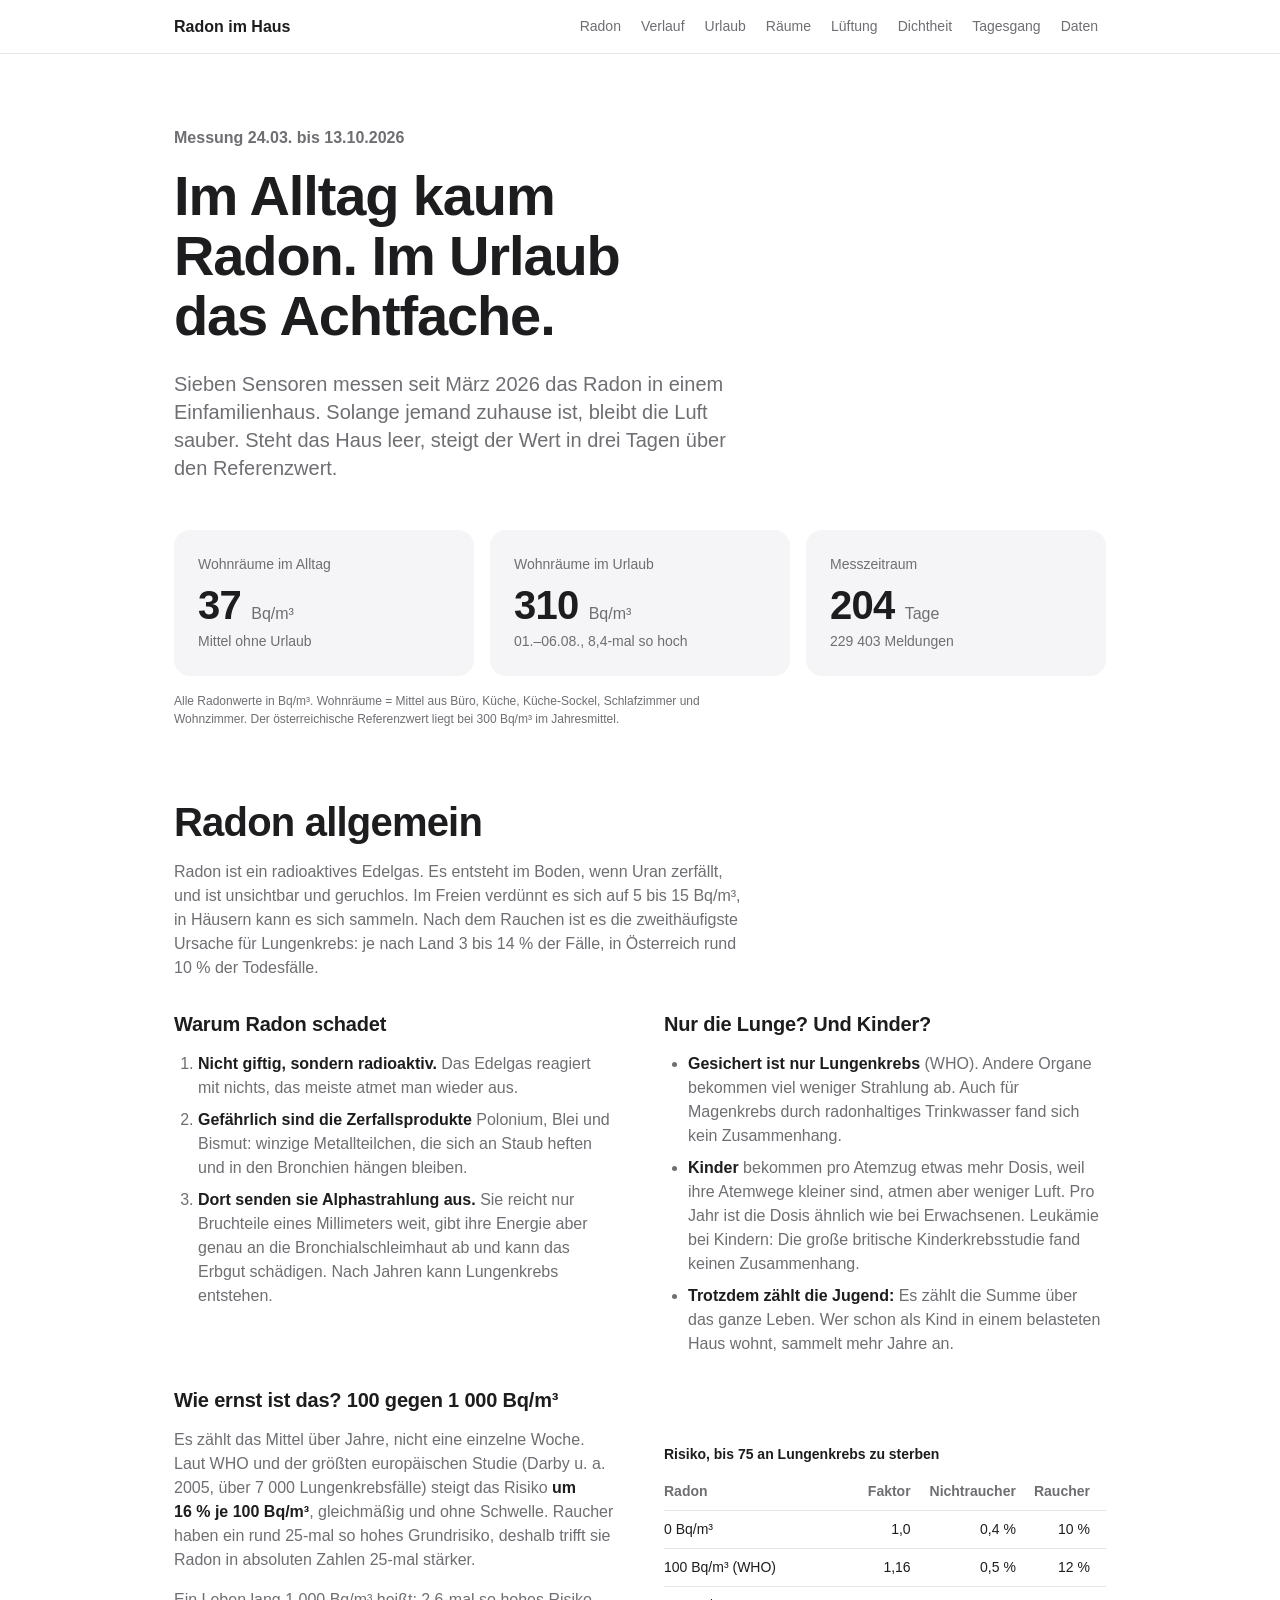
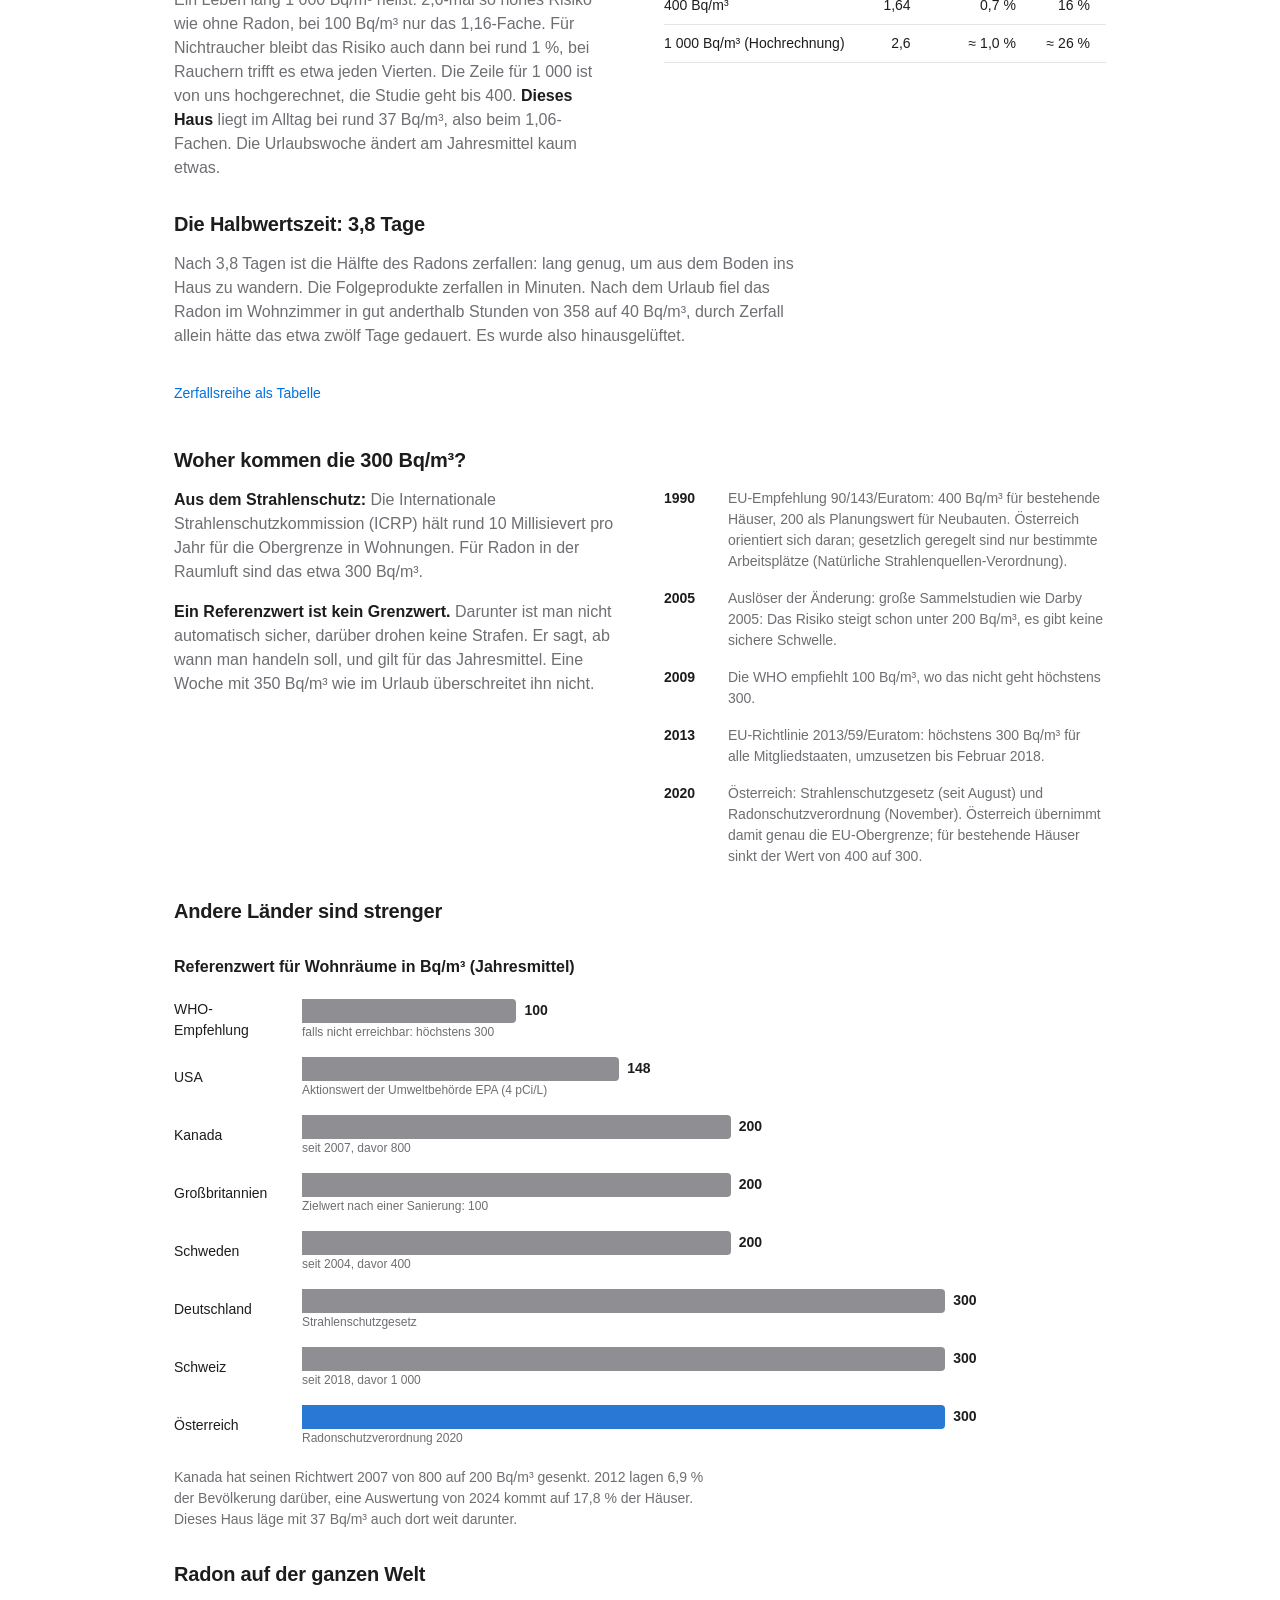
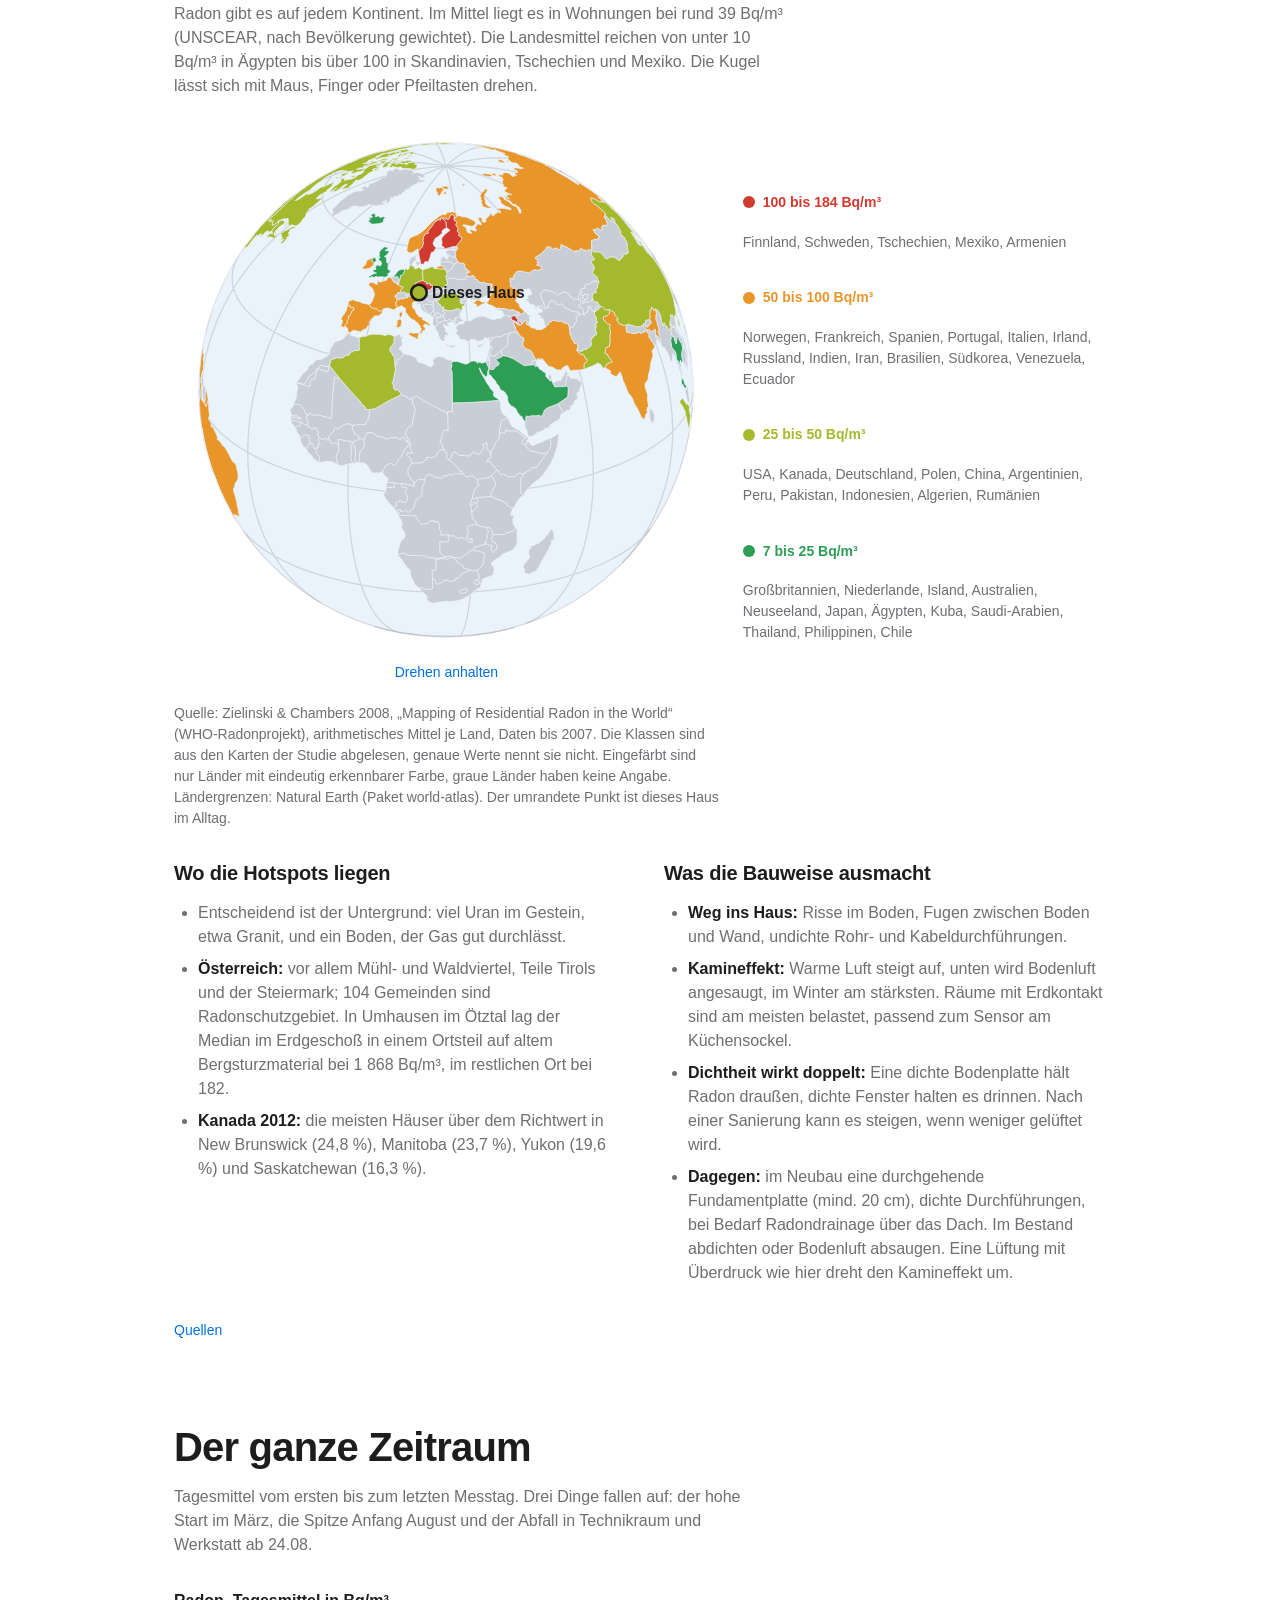
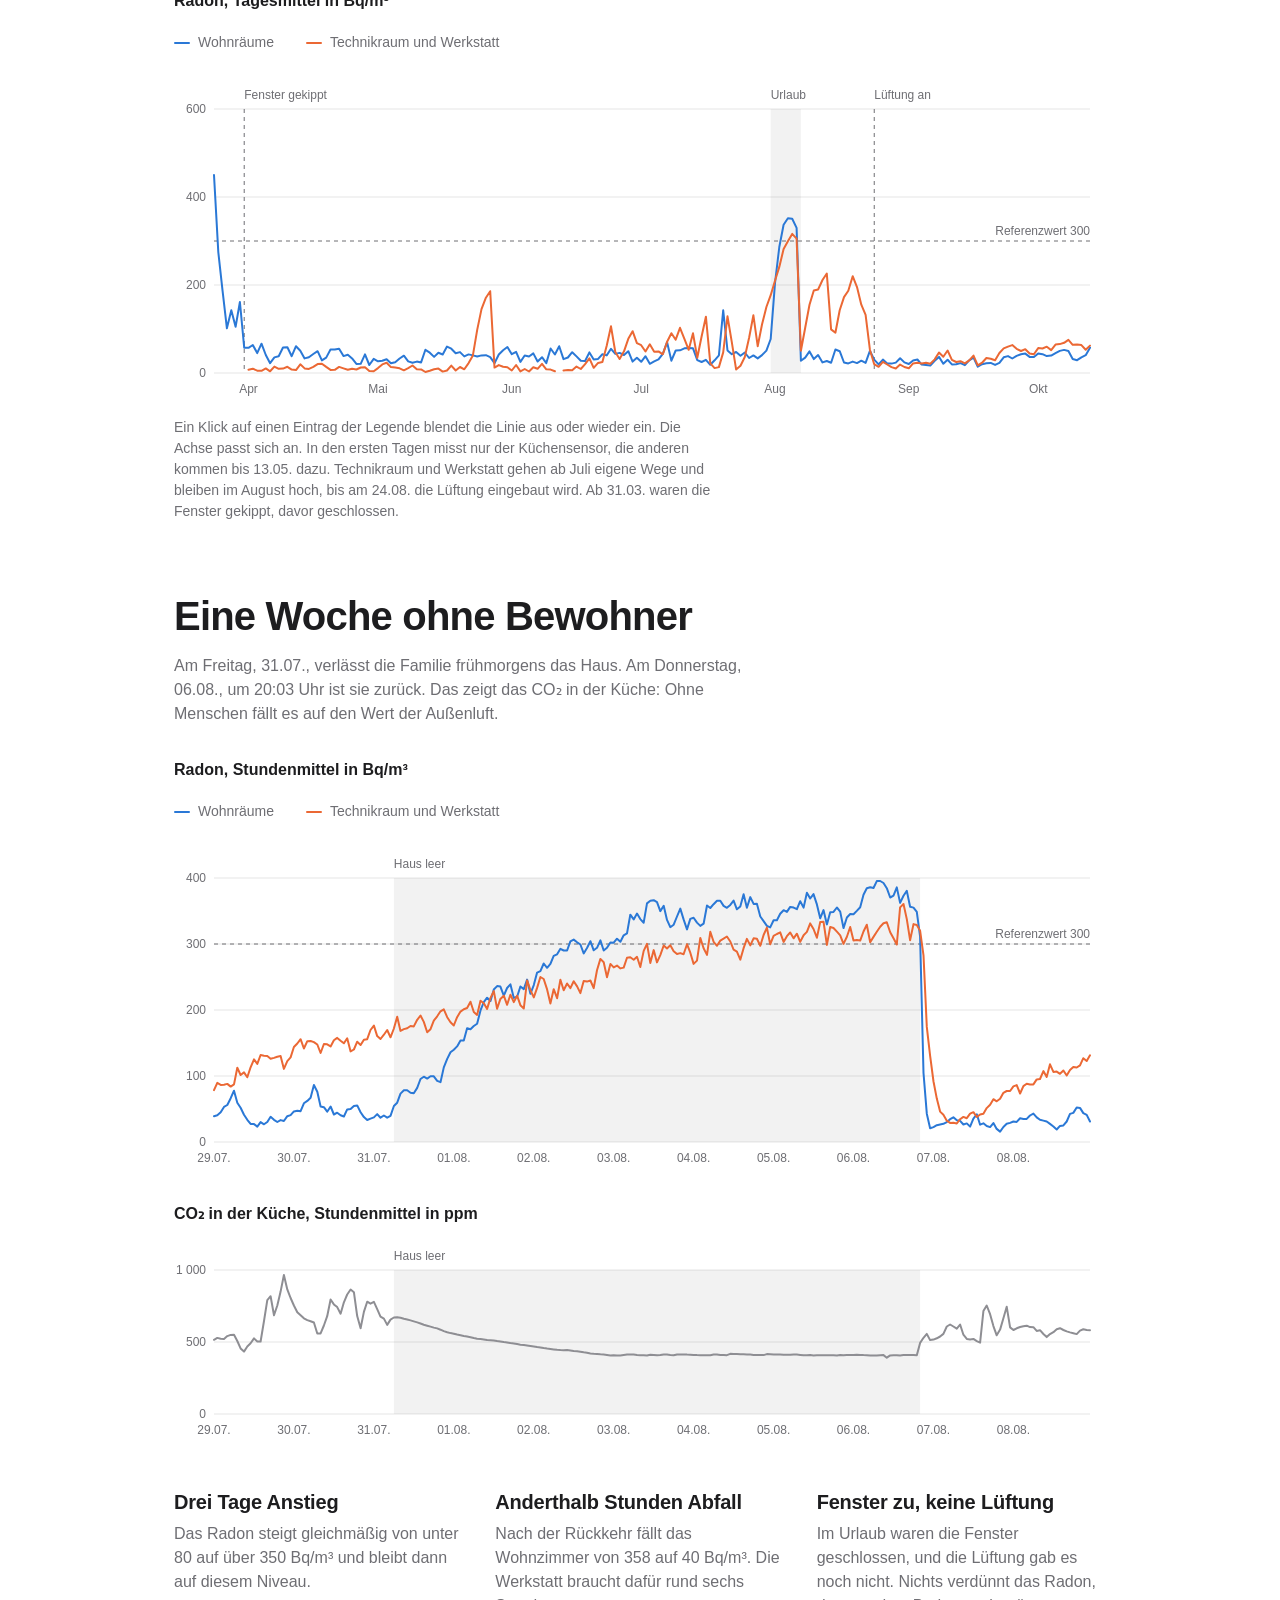
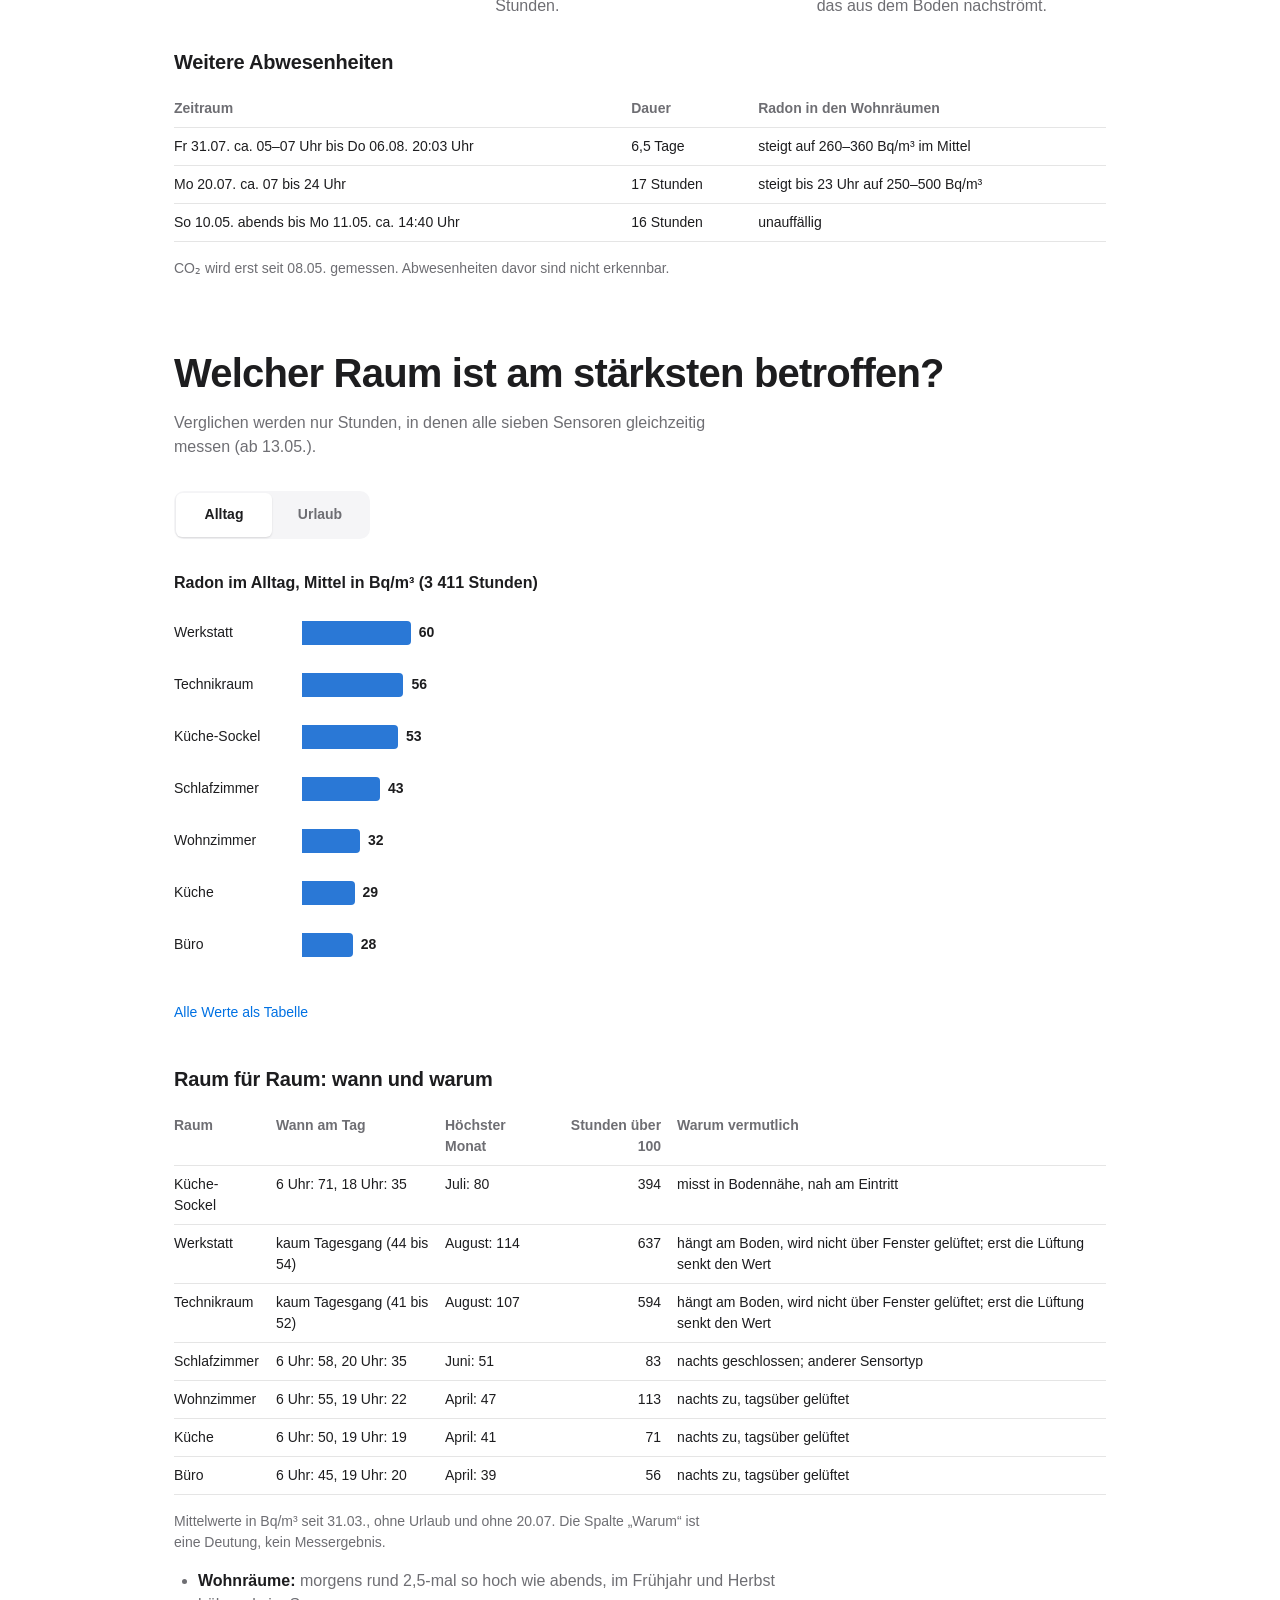
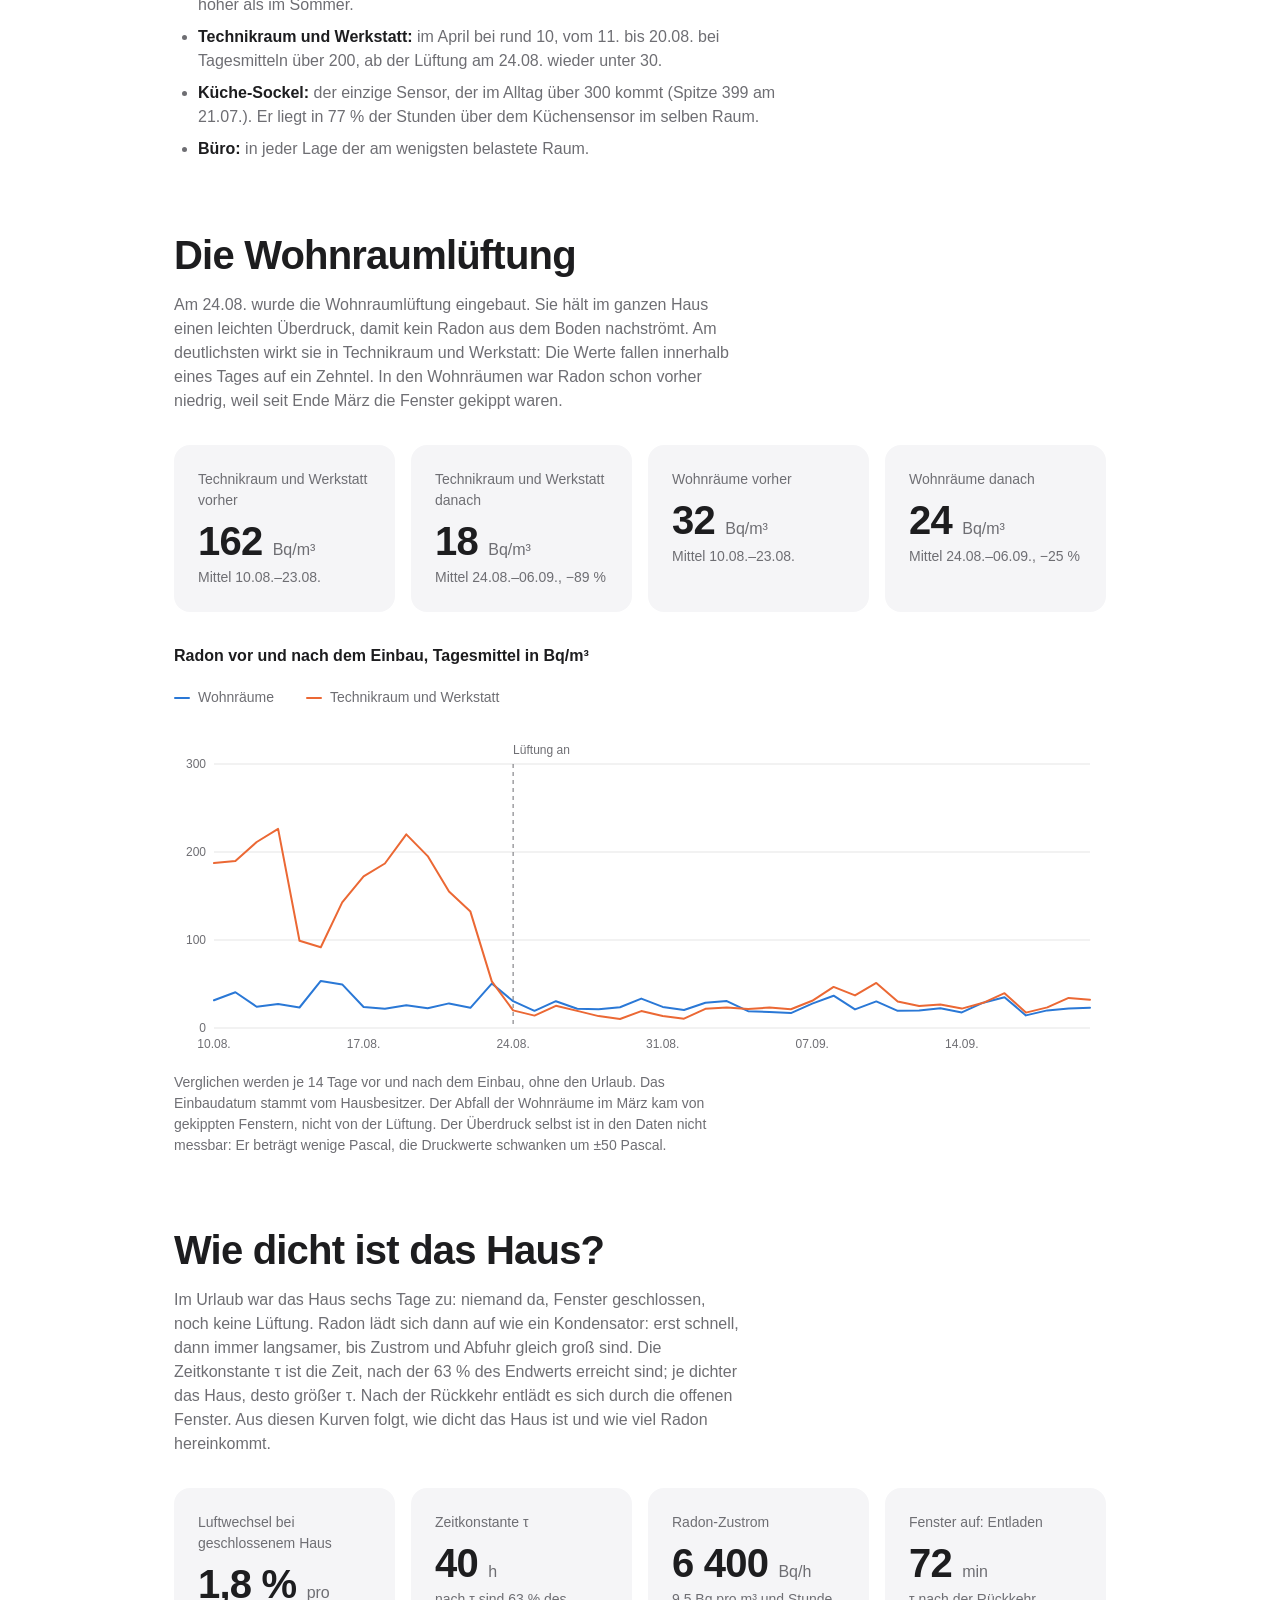
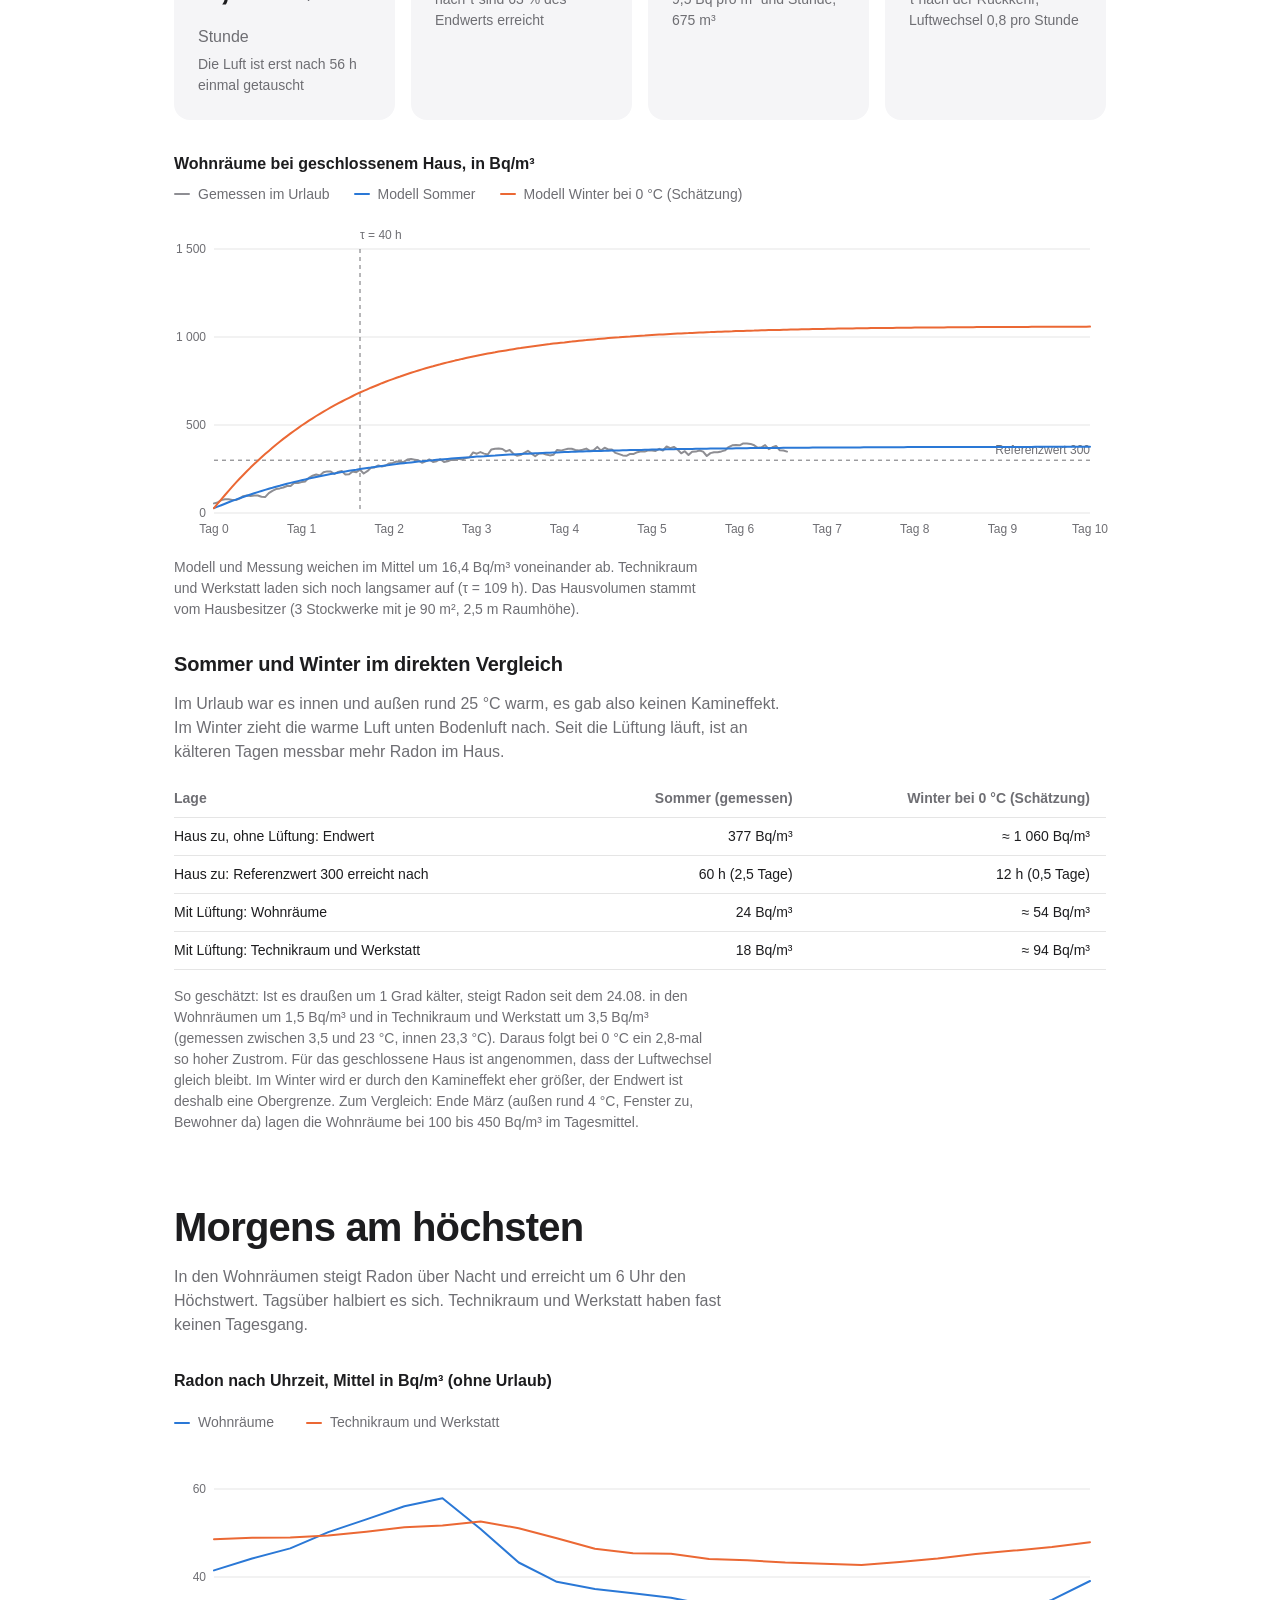
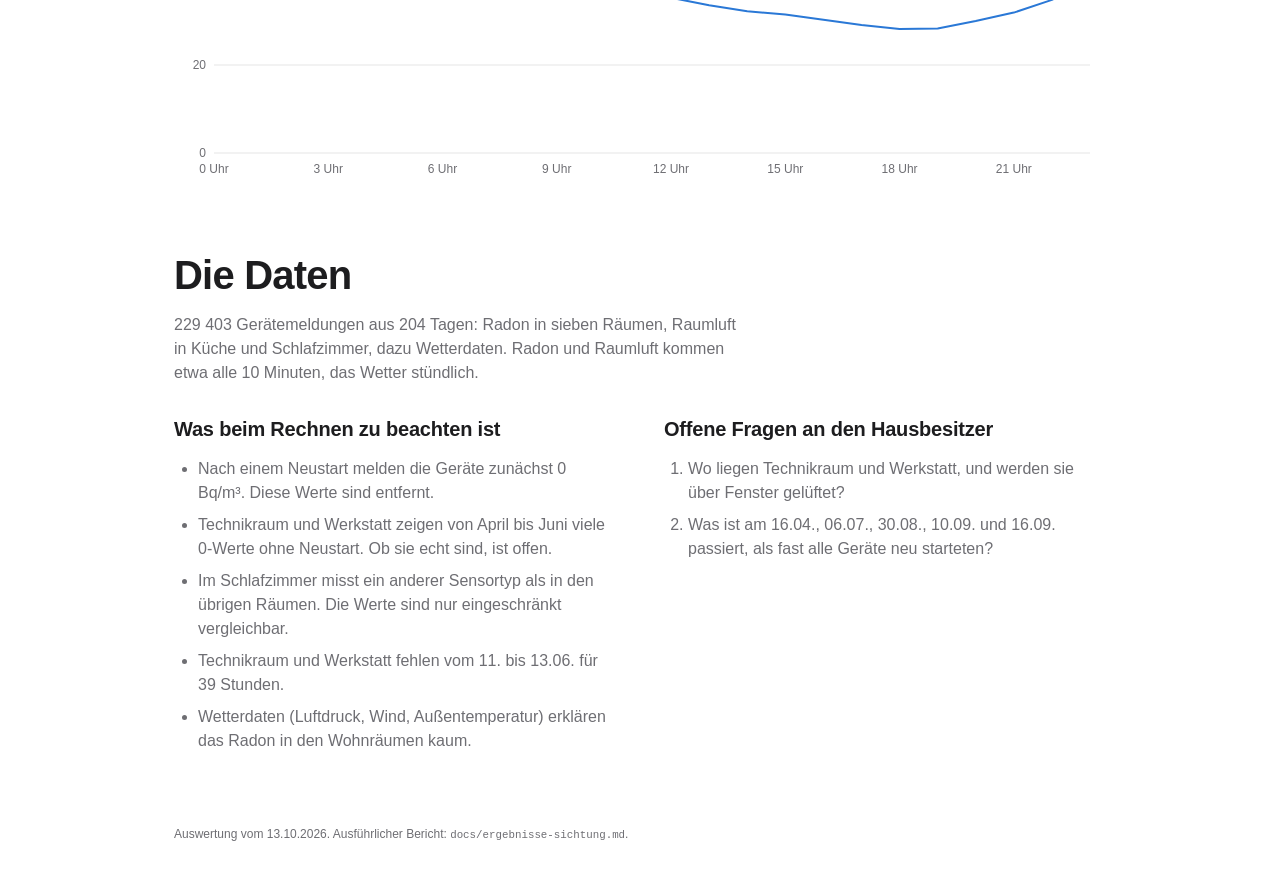
==== commit 1df8a1f7: "feat: draw country outlines on the globe and compact the Radon site - Fill countries by radon class " ====
--- a/Radon Data Analysis/website/index.html
+++ b/Radon Data Analysis/website/index.html
@@ -47,161 +47,112 @@
       <h2 class="title">Radon allgemein</h2>
       <p class="body-muted">
         Radon ist ein radioaktives Edelgas. Es entsteht im Boden, wenn Uran zerfällt, und ist unsichtbar und geruchlos.
-        Im Freien verdünnt es sich auf 5 bis 15 Bq/m³. In Häusern kann es sich sammeln.
-      </p>
-    </header>
-
-    <div class="subsection">
-      <h3 class="headline">Warum Radon schadet</h3>
-      <div class="prose">
-        <p>
-          <strong>Radon ist nicht giftig wie ein Gift, es ist radioaktiv.</strong> Chemisch reagiert das Edelgas mit nichts.
-          Das meiste eingeatmete Radon atmet man einfach wieder aus.
-        </p>
-        <p>
-          <strong>Gefährlich sind die Zerfallsprodukte.</strong> Aus Radon entstehen Polonium, Blei und Bismut.
-          Das sind keine Gase mehr, sondern winzige Metallteilchen. Sie heften sich an Staub, werden eingeatmet
-          und bleiben in den Bronchien hängen.
-        </p>
-        <p>
-          <strong>Dort zerfallen sie und senden Alphastrahlung aus.</strong> Alphastrahlung kommt im Gewebe nur
-          Bruchteile eines Millimeters weit, gibt ihre ganze Energie aber genau dort ab. Sie trifft die Zellen der
-          Bronchialschleimhaut und kann deren Erbgut schädigen. Daraus kann nach Jahren Lungenkrebs entstehen.
-        </p>
-        <p>
-          <strong>Die Zahlen dazu.</strong> Laut Weltgesundheitsorganisation (WHO) steigt das Lungenkrebsrisiko um etwa 16 %
-          je 100 Bq/m³ im Langzeitmittel. Weltweit gehen je nach Land 3 bis 14 % der Lungenkrebsfälle auf Radon zurück,
-          in Österreich rund 10 % der Lungenkrebstodesfälle. Nach dem Rauchen ist Radon die zweithäufigste Ursache.
-        </p>
+        Im Freien verdünnt es sich auf 5 bis 15 Bq/m³, in Häusern kann es sich sammeln. Nach dem Rauchen ist es die
+        zweithäufigste Ursache für Lungenkrebs: je nach Land 3 bis 14 % der Fälle, in Österreich rund 10 % der Todesfälle.
+      </p>
+    </header>
+
+    <div class="columns">
+      <div>
+        <h3 class="headline">Warum Radon schadet</h3>
+        <ol class="plain-list prose">
+          <li><strong>Nicht giftig, sondern radioaktiv.</strong> Das Edelgas reagiert mit nichts, das meiste atmet man wieder aus.</li>
+          <li><strong>Gefährlich sind die Zerfallsprodukte</strong> Polonium, Blei und Bismut: winzige Metallteilchen, die sich an Staub heften und in den Bronchien hängen bleiben.</li>
+          <li><strong>Dort senden sie Alphastrahlung aus.</strong> Sie reicht nur Bruchteile eines Millimeters weit, gibt ihre Energie aber genau an die Bronchialschleimhaut ab und kann das Erbgut schädigen. Nach Jahren kann Lungenkrebs entstehen.</li>
+        </ol>
+      </div>
+      <div>
+        <h3 class="headline">Nur die Lunge? Und Kinder?</h3>
+        <ul class="plain-list prose">
+          <li><strong>Gesichert ist nur Lungenkrebs</strong> (WHO). Andere Organe bekommen viel weniger Strahlung ab. Auch für Magenkrebs durch radonhaltiges Trinkwasser fand sich kein Zusammenhang.</li>
+          <li><strong>Kinder</strong> bekommen pro Atemzug etwas mehr Dosis, weil ihre Atemwege kleiner sind, atmen aber weniger Luft. Pro Jahr ist die Dosis ähnlich wie bei Erwachsenen. Leukämie bei Kindern: Die große britische Kinderkrebsstudie fand keinen Zusammenhang.</li>
+          <li><strong>Trotzdem zählt die Jugend:</strong> Es zählt die Summe über das ganze Leben. Wer schon als Kind in einem belasteten Haus wohnt, sammelt mehr Jahre an.</li>
+        </ul>
       </div>
     </div>
 
     <div class="subsection">
       <h3 class="headline">Wie ernst ist das? 100 gegen 1 000 Bq/m³</h3>
-      <div class="prose">
-        <p>
-          <strong>Es zählt das Langzeitmittel über Jahre, nicht eine einzelne Woche.</strong> Die größte europäische Studie
-          (Darby u. a. 2005, 13 Studien, über 7 000 Lungenkrebsfälle) zeigt: Das Risiko steigt schon bei niedrigen Werten
-          und wächst gleichmäßig mit der Konzentration, ohne Schwelle. Je 100 Bq/m³ mehr steigt es um 16 %.
-        </p>
-        <p>
-          <strong>Rauchen verändert alles.</strong> Radon erhöht das Risiko für alle um denselben Anteil. Raucher haben aber
-          ein rund 25-mal höheres Grundrisiko, deshalb trifft sie Radon in absoluten Zahlen 25-mal stärker.
-        </p>
-      </div>
-      <div class="table-scroll">
-        <table>
-          <caption class="table-caption">Risiko, bis zum Alter von 75 Jahren an Lungenkrebs zu sterben</caption>
-          <thead>
-            <tr><th scope="col">Radon im Langzeitmittel</th><th scope="col" class="num">Risiko gegenüber 0</th><th scope="col" class="num">Nichtraucher</th><th scope="col" class="num">Raucher</th></tr>
-          </thead>
-          <tbody>
-            <tr><td>0 Bq/m³</td><td class="num">1,0-fach</td><td class="num">0,4 %</td><td class="num">10 %</td></tr>
-            <tr><td>100 Bq/m³ (WHO-Empfehlung)</td><td class="num">1,16-fach</td><td class="num">0,5 %</td><td class="num">12 %</td></tr>
-            <tr><td>400 Bq/m³</td><td class="num">1,64-fach</td><td class="num">0,7 %</td><td class="num">16 %</td></tr>
-            <tr><td>1 000 Bq/m³ (eigene Hochrechnung)</td><td class="num">2,6-fach</td><td class="num">≈ 1,0 %</td><td class="num">≈ 26 %</td></tr>
-          </tbody>
-        </table>
-      </div>
-      <div class="prose subsection">
-        <p>
-          <strong>Was heißt das?</strong> Wer ein Leben lang 1 000 Bq/m³ einatmet, hat ein 2,6-mal so hohes Lungenkrebsrisiko
-          wie ohne Radon. Bei 100 Bq/m³ ist es nur das 1,16-Fache. Für einen Nichtraucher bleibt das Risiko auch bei
-          1 000 Bq/m³ bei rund 1 %. Ein Raucher käme auf etwa jeden Vierten. Die Zeile für 1 000 Bq/m³ ist von uns
-          hochgerechnet, die Studie selbst nennt Werte bis 400.
-        </p>
-        <p>
-          <strong>Und dieses Haus?</strong> Im Alltag liegen die Wohnräume bei rund 37 Bq/m³, also etwa beim 1,06-Fachen.
-          Die gut 300 Bq/m³ im Urlaub dauerten eine Woche und ändern am Jahresmittel kaum etwas.
-        </p>
-      </div>
-    </div>
-
-    <div class="subsection">
-      <h3 class="headline">Nur die Lunge? Und Kinder?</h3>
-      <div class="prose">
-        <p>
-          <strong>Gesichert ist nur Lungenkrebs.</strong> Laut WHO ist bisher kein anderes Krebsrisiko und keine andere
-          gesundheitliche Wirkung belegt. Eingeatmetes Radon bestrahlt zwar auch andere Organe, aber viel schwächer als die Lunge.
-          Auch für Magenkrebs durch radonhaltiges Trinkwasser fanden Studien keinen Zusammenhang.
-        </p>
-        <p>
-          <strong>Kinder und Jugendliche.</strong> Pro eingeatmeter Menge bekommen Kinder eine etwas höhere Dosis,
-          weil ihre Atemwege kleiner sind. Sie atmen aber weniger Luft ein, deshalb ist die Dosis pro Jahr ähnlich wie
-          bei Erwachsenen. Ein Zusammenhang zwischen Radon und Leukämie bei Kindern ist bisher nicht gesichert:
-          Die große britische Kinderkrebsstudie fand keinen.
-        </p>
-        <p>
-          <strong>Warum es trotzdem auf junge Menschen ankommt.</strong> Lungenkrebs entsteht über Jahrzehnte, und
-          es zählt die Summe über das ganze Leben. Wer schon als Kind in einem belasteten Haus wohnt, sammelt mehr Jahre an.
-        </p>
+      <div class="columns">
+        <div class="prose">
+          <p>
+            Es zählt das Mittel über Jahre, nicht eine einzelne Woche. Laut WHO und der größten europäischen Studie
+            (Darby u. a. 2005, über 7 000 Lungenkrebsfälle) steigt das Risiko <strong>um 16&nbsp;% je 100&nbsp;Bq/m³</strong>,
+            gleichmäßig und ohne Schwelle. Raucher haben ein rund 25-mal so hohes Grundrisiko, deshalb trifft sie Radon
+            in absoluten Zahlen 25-mal stärker.
+          </p>
+          <p>
+            Ein Leben lang 1 000 Bq/m³ heißt: 2,6-mal so hohes Risiko wie ohne Radon, bei 100 Bq/m³ nur das 1,16-Fache.
+            Für Nichtraucher bleibt das Risiko auch dann bei rund 1 %, bei Rauchern trifft es etwa jeden Vierten.
+            Die Zeile für 1 000 ist von uns hochgerechnet, die Studie geht bis 400. <strong>Dieses Haus</strong> liegt im
+            Alltag bei rund 37 Bq/m³, also beim 1,06-Fachen. Die Urlaubswoche ändert am Jahresmittel kaum etwas.
+          </p>
+        </div>
+        <div class="table-scroll">
+          <table>
+            <caption class="table-caption">Risiko, bis 75 an Lungenkrebs zu sterben</caption>
+            <thead>
+              <tr><th scope="col">Radon</th><th scope="col" class="num">Faktor</th><th scope="col" class="num">Nichtraucher</th><th scope="col" class="num">Raucher</th></tr>
+            </thead>
+            <tbody>
+              <tr><td>0 Bq/m³</td><td class="num">1,0</td><td class="num">0,4 %</td><td class="num">10 %</td></tr>
+              <tr><td>100 Bq/m³ (WHO)</td><td class="num">1,16</td><td class="num">0,5 %</td><td class="num">12 %</td></tr>
+              <tr><td>400 Bq/m³</td><td class="num">1,64</td><td class="num">0,7 %</td><td class="num">16 %</td></tr>
+              <tr><td>1 000 Bq/m³ (Hochrechnung)</td><td class="num">2,6</td><td class="num">≈ 1,0 %</td><td class="num">≈ 26 %</td></tr>
+            </tbody>
+          </table>
+        </div>
       </div>
     </div>
 
     <div class="subsection">
       <h3 class="headline">Die Halbwertszeit: 3,8 Tage</h3>
-      <div class="prose">
-        <p>
-          Nach 3,8 Tagen ist die Hälfte einer Menge Radon-222 zerfallen. Das ist lang genug, um aus dem Boden ins Haus
-          zu wandern, und kurz genug, dass ständig Strahlung entsteht. Die Folgeprodukte zerfallen innerhalb von Minuten.
-        </p>
-      </div>
-      <div class="table-scroll">
-        <table>
-          <thead>
-            <tr><th scope="col">Stoff</th><th scope="col">Halbwertszeit</th><th scope="col">Strahlung</th><th scope="col">Form</th></tr>
-          </thead>
-          <tbody>
-            <tr><td>Radon-222</td><td>3,8 Tage</td><td>Alpha</td><td>Gas</td></tr>
-            <tr><td>Polonium-218</td><td>3,1 Minuten</td><td>Alpha</td><td>Metallteilchen</td></tr>
-            <tr><td>Blei-214</td><td>27 Minuten</td><td>Beta</td><td>Metallteilchen</td></tr>
-            <tr><td>Bismut-214</td><td>20 Minuten</td><td>Beta</td><td>Metallteilchen</td></tr>
-            <tr><td>Polonium-214</td><td>0,00016 Sekunden</td><td>Alpha</td><td>Metallteilchen</td></tr>
-            <tr><td>Blei-210</td><td>22 Jahre</td><td>Beta</td><td>Metallteilchen</td></tr>
-          </tbody>
-        </table>
-      </div>
-      <div class="prose subsection">
-        <p>
-          <strong>Was das für dieses Haus heißt.</strong> Nach dem Urlaub fiel das Radon im Wohnzimmer in gut anderthalb
-          Stunden von 358 auf 40 Bq/m³. Durch Zerfall allein hätte das etwa zwölf Tage gedauert.
-          Das Radon ist also nicht zerfallen, es wurde hinausgelüftet.
-        </p>
-      </div>
+      <p class="prose">
+        Nach 3,8 Tagen ist die Hälfte des Radons zerfallen: lang genug, um aus dem Boden ins Haus zu wandern. Die
+        Folgeprodukte zerfallen in Minuten. Nach dem Urlaub fiel das Radon im Wohnzimmer in gut anderthalb Stunden von
+        358 auf 40 Bq/m³, durch Zerfall allein hätte das etwa zwölf Tage gedauert. Es wurde also hinausgelüftet.
+      </p>
+      <details>
+        <summary>Zerfallsreihe als Tabelle</summary>
+        <div class="table-scroll">
+          <table>
+            <thead>
+              <tr><th scope="col">Stoff</th><th scope="col">Halbwertszeit</th><th scope="col">Strahlung</th><th scope="col">Form</th></tr>
+            </thead>
+            <tbody>
+              <tr><td>Radon-222</td><td>3,8 Tage</td><td>Alpha</td><td>Gas</td></tr>
+              <tr><td>Polonium-218</td><td>3,1 Minuten</td><td>Alpha</td><td>Metallteilchen</td></tr>
+              <tr><td>Blei-214</td><td>27 Minuten</td><td>Beta</td><td>Metallteilchen</td></tr>
+              <tr><td>Bismut-214</td><td>20 Minuten</td><td>Beta</td><td>Metallteilchen</td></tr>
+              <tr><td>Polonium-214</td><td>0,00016 Sekunden</td><td>Alpha</td><td>Metallteilchen</td></tr>
+              <tr><td>Blei-210</td><td>22 Jahre</td><td>Beta</td><td>Metallteilchen</td></tr>
+            </tbody>
+          </table>
+        </div>
+      </details>
     </div>
 
     <div class="subsection">
       <h3 class="headline">Woher kommen die 300 Bq/m³?</h3>
-      <div class="prose">
-        <p>
-          <strong>Aus dem Strahlenschutz.</strong> Die Internationale Strahlenschutzkommission (ICRP) hält eine Dosis
-          in der Größenordnung von 10 Millisievert pro Jahr für die Obergrenze dessen, was man in Wohnungen hinnehmen sollte.
-          Umgerechnet auf Radon in der Raumluft ergibt das rund 300 Bq/m³.
-        </p>
-        <p>
-          <strong>Von dort ins Gesetz.</strong> Die WHO empfiehlt seit 2009 einen Referenzwert von 100 Bq/m³ und,
-          wo das nicht erreichbar ist, höchstens 300. Die EU-Richtlinie 2013/59/Euratom schreibt allen Mitgliedstaaten
-          einen Referenzwert von höchstens 300 Bq/m³ im Jahresmittel vor. Österreich hat genau diese Obergrenze übernommen:
-          im Strahlenschutzgesetz 2020 und in der Radonschutzverordnung.
-        </p>
-        <p>
-          <strong>Was vorher galt.</strong> Bis 2020 gab es in Österreich für Wohnungen keinen Wert im Gesetz.
-          Man orientierte sich an der EU-Empfehlung 90/143/Euratom von 1990: 400 Bq/m³ für bestehende Häuser und
-          200 Bq/m³ als Planungswert für Neubauten. Verbindlich geregelt waren nur bestimmte Arbeitsplätze
-          (Natürliche Strahlenquellen-Verordnung).
-        </p>
-        <p>
-          <strong>Was die Änderung ausgelöst hat.</strong> Mitte der 2000er-Jahre zeigten große Sammelstudien wie Darby 2005,
-          dass das Risiko schon unter 200 Bq/m³ messbar steigt und es keine sichere Schwelle gibt. Darauf senkte die WHO
-          2009 ihre Empfehlung auf 100 Bq/m³. Die EU machte 2013 höchstens 300 Bq/m³ zur Pflicht und gab den Ländern bis
-          Februar 2018 Zeit. Österreich setzte das mit dem Strahlenschutzgesetz 2020 (in Kraft seit August 2020) und der
-          Radonschutzverordnung vom November 2020 um. Für bestehende Häuser wurde der Wert damit von 400 auf 300 gesenkt.
-        </p>
-        <p>
-          <strong>Ein Referenzwert ist kein Grenzwert.</strong> Darunter ist man nicht automatisch sicher, und darüber
-          drohen keine Strafen. Er sagt, ab wann man etwas unternehmen soll. Er gilt für das Jahresmittel.
-          Eine Woche mit 350 Bq/m³ wie im Urlaub überschreitet ihn deshalb nicht.
-        </p>
+      <div class="columns">
+        <div class="prose">
+          <p>
+            <strong>Aus dem Strahlenschutz:</strong> Die Internationale Strahlenschutzkommission (ICRP) hält rund
+            10 Millisievert pro Jahr für die Obergrenze in Wohnungen. Für Radon in der Raumluft sind das etwa 300 Bq/m³.
+          </p>
+          <p>
+            <strong>Ein Referenzwert ist kein Grenzwert.</strong> Darunter ist man nicht automatisch sicher, darüber
+            drohen keine Strafen. Er sagt, ab wann man handeln soll, und gilt für das Jahresmittel. Eine Woche mit
+            350 Bq/m³ wie im Urlaub überschreitet ihn nicht.
+          </p>
+        </div>
+        <ol class="timeline">
+          <li><strong>1990</strong> EU-Empfehlung 90/143/Euratom: 400 Bq/m³ für bestehende Häuser, 200 als Planungswert für Neubauten. Österreich orientiert sich daran; gesetzlich geregelt sind nur bestimmte Arbeitsplätze (Natürliche Strahlenquellen-Verordnung).</li>
+          <li><strong>2005</strong> Auslöser der Änderung: große Sammelstudien wie Darby 2005: Das Risiko steigt schon unter 200 Bq/m³, es gibt keine sichere Schwelle.</li>
+          <li><strong>2009</strong> Die WHO empfiehlt 100 Bq/m³, wo das nicht geht höchstens 300.</li>
+          <li><strong>2013</strong> EU-Richtlinie 2013/59/Euratom: höchstens 300 Bq/m³ für alle Mitgliedstaaten, umzusetzen bis Februar 2018.</li>
+          <li><strong>2020</strong> Österreich: Strahlenschutzgesetz (seit August) und Radonschutzverordnung (November). Österreich übernimmt damit genau die EU-Obergrenze; für bestehende Häuser sinkt der Wert von 400 auf 300.</li>
+        </ol>
       </div>
     </div>
 
@@ -211,107 +162,77 @@
         <figcaption class="chart-title">Referenzwert für Wohnräume in Bq/m³ (Jahresmittel)</figcaption>
         <div class="bars bars-with-detail" id="levels-chart"></div>
       </figure>
-      <div class="prose subsection">
-        <p>
-          <strong>Kanada</strong> hat seinen Richtwert 2007 von 800 auf 200 Bq/m³ gesenkt. In einer landesweiten Messung
-          von 2012 lagen 6,9 % der Bevölkerung darüber. Eine neuere Auswertung von 2024 kommt auf 17,8 % der Häuser.
-          Mit 37 Bq/m³ im Alltag läge das hier gemessene Haus auch nach kanadischem Maßstab weit darunter.
-        </p>
-      </div>
+      <p class="note">
+        Kanada hat seinen Richtwert 2007 von 800 auf 200 Bq/m³ gesenkt. 2012 lagen 6,9 % der Bevölkerung darüber,
+        eine Auswertung von 2024 kommt auf 17,8 % der Häuser. Dieses Haus läge mit 37 Bq/m³ auch dort weit darunter.
+      </p>
     </div>
 
     <div class="subsection">
       <h3 class="headline">Radon auf der ganzen Welt</h3>
-      <div class="prose">
-        <p>
-          Radon gibt es überall, wo Uran im Boden steckt, also auf jedem Kontinent. Im Mittel über alle Länder liegt
-          es in Wohnungen bei rund 39 Bq/m³ (UNSCEAR, nach Bevölkerung gewichtet). Die Landesmittel reichen von unter
-          10 Bq/m³ in Ägypten bis über 100 in Skandinavien, Tschechien und Mexiko. Jeder Punkt ist ein Land, die Farbe
-          zeigt die Klasse seines Mittelwerts. Die Kugel lässt sich mit der Maus, dem Finger oder den Pfeiltasten drehen.
-        </p>
-      </div>
+      <p class="prose">
+        Radon gibt es auf jedem Kontinent. Im Mittel liegt es in Wohnungen bei rund 39 Bq/m³ (UNSCEAR, nach Bevölkerung
+        gewichtet). Die Landesmittel reichen von unter 10 Bq/m³ in Ägypten bis über 100 in Skandinavien, Tschechien und
+        Mexiko. Die Kugel lässt sich mit Maus, Finger oder Pfeiltasten drehen.
+      </p>
       <div class="globe-layout subsection">
         <div>
-        <div class="globe" id="globe" tabindex="0" role="img"
-             aria-label="Drehbare Weltkugel: mittlere Radonwerte in Wohnungen nach Land. Pfeiltasten drehen die Kugel."></div>
-        <button type="button" class="text-button" id="globe-pause" hidden>Drehen anhalten</button>
+          <div class="globe" id="globe" tabindex="0" role="img"
+               aria-label="Drehbare Weltkugel: mittlere Radonwerte in Wohnungen nach Land. Pfeiltasten drehen die Kugel."></div>
+          <button type="button" class="text-button" id="globe-pause" hidden>Drehen anhalten</button>
         </div>
         <div class="level-list" id="globe-levels"></div>
       </div>
       <p class="note">
-        Quelle: Zielinski &amp; Chambers 2008, „Mapping of Residential Radon in the World“ (WHO-Radonprojekt), Karten mit
-        dem arithmetischen Mittel je Land, Daten bis 2007. Die Klassen sind aus diesen Karten abgelesen, genaue Landeswerte
-        nennt die Quelle nicht. Gezeigt sind nur Länder mit eindeutig erkennbarer Farbe. Länder sind als Punkte dargestellt,
-        weil die Seite ohne Kartenbibliothek auskommt. Der umrandete Punkt ist dieses Haus im Alltag.
-      </p>
-    </div>
-
-    <div class="subsection">
-      <h3 class="headline">Wo die Hotspots liegen</h3>
-      <div class="prose">
-        <p>
-          Entscheidend ist der Untergrund: viel Uran im Gestein, etwa in Granit, und ein Boden, der Gas gut durchlässt.
-        </p>
-        <p>
-          <strong>Österreich.</strong> Am stärksten betroffen ist das Granitbergland im Mühlviertel und im Waldviertel,
-          dazu Teile Tirols und der Steiermark. 104 Gemeinden sind Radonschutzgebiet. Das bekannteste Beispiel ist
-          Umhausen im Ötztal: In einem Ortsteil lag der Median im Erdgeschoß bei 1 868 Bq/m³, im restlichen Ort bei 182.
-          Der Ortsteil steht auf lockerem Material eines alten Bergsturzes.
-        </p>
-        <p>
-          <strong>Kanada.</strong> Bei der Messung von 2012 lagen die meisten Häuser über dem Richtwert in New Brunswick (24,8 %),
-          Manitoba (23,7 %), im Yukon (19,6 %) und in Saskatchewan (16,3 %).
-        </p>
-      </div>
-    </div>
-
-    <div class="subsection">
-      <h3 class="headline">Was die Bauweise ausmacht</h3>
-      <div class="prose">
-        <p>
-          <strong>Der Weg ins Haus.</strong> Radon kommt durch Risse im Boden, durch Fugen zwischen Boden und Wand
-          und durch undichte Rohr- und Kabeldurchführungen.
-        </p>
-        <p>
-          <strong>Der Kamineffekt.</strong> Warme Luft steigt im Haus nach oben. Unten entsteht ein leichter Unterdruck,
-          der Bodenluft ansaugt. Im Winter ist der Effekt am stärksten. Räume mit Erdkontakt sind deshalb am meisten belastet.
-          Dazu passt, dass hier der Sensor am Küchensockel die höchsten Werte zeigt.
-        </p>
-        <p>
-          <strong>Dichtheit wirkt in beide Richtungen.</strong> Eine dichte Bodenplatte hält Radon draußen. Dichte Fenster
-          und Wände halten es drinnen: Nach einer thermischen Sanierung können die Werte steigen, wenn weniger gelüftet wird.
-        </p>
-        <p>
-          <strong>Was man dagegen tut.</strong> Im Neubau eine durchgehende Fundamentplatte von mindestens 20 cm und dichte
-          Durchführungen, bei Bedarf eine Radondrainage, die Bodenluft über das Dach abführt. Im Bestand hilft es,
-          die Bodenplatte abzudichten oder die Bodenluft darunter abzusaugen. Eine Lüftung mit leichtem Überdruck
-          wie in diesem Haus dreht den Kamineffekt um: Die Luft drückt nach außen, statt Bodenluft anzusaugen.
-        </p>
-      </div>
-    </div>
-
-    <div class="subsection">
-      <h3 class="headline">Quellen</h3>
-      <ul class="plain-list sources">
-        <li><a href="https://www.osti.gov/etdeweb/servlets/purl/21510212">Zielinski &amp; Chambers 2008: Mapping of Residential Radon in the World</a> – Weltkarte der Landesmittel, Weltmittel 39 Bq/m³</li>
-        <li><a href="https://pubmed.ncbi.nlm.nih.gov/15613366/">Darby u. a. 2005, BMJ</a> – 13 europäische Studien, 16 % je 100 Bq/m³, Risiko bis 75 Jahre</li>
-        <li><a href="https://researchportal.ukhsa.gov.uk/en/publications/doses-from-radon-and-its-decay-products-to-children/">Kendall &amp; Smith: Radondosen bei Kindern</a> – Dosis pro Jahr ähnlich wie bei Erwachsenen</li>
-        <li><a href="https://eprints.whiterose.ac.uk/85715/1/The%20United%20Kingdom%20Childhood%20Cancer%20Study%20of%20exposure%20to%20domestic%20sources%20of%20ionising%20radiation%3A%201%3A%20radon%20gas..pdf">UK Childhood Cancer Study: Radon</a> – kein Zusammenhang mit Kinderkrebs</li>
-        <li><a href="https://ris.bka.gv.at/Dokumente/BgblAuth/BGBLA_2020_II_470/BGBLA_2020_II_470.rtf">Radonschutzverordnung, BGBl. II Nr. 470/2020</a> – 300 Bq/m³ für Wohnräume</li>
-        <li><a href="https://news.wko.at/oe/news/radonschutzv--erlaeuterungen.pdf">Erläuterungen zur Radonschutzverordnung</a> – frühere Regelung, Umsetzung der EU-Richtlinie</li>
-        <li><a href="https://www.land-oberoesterreich.gv.at/files/publikationen/us_radon_vorsorge_neubauten_sanierung.pdf">Land Oberösterreich: Radonvorsorge</a> – frühere Richtwerte 400/200 Bq/m³</li>
-        <li><a href="https://www.who.int/news-room/fact-sheets/detail/radon-and-health">WHO: Radon and health</a> – Empfehlung 100/300, Risiko, Eintrittswege</li>
-        <li><a href="https://register.awmf.org/assets/guideline_bkp/002-035l_S1_Radon-in-Innenraeumen_2022-02.pdf">AWMF-Leitlinie „Radon in Innenräumen“, 2022</a> – Halbwertszeit, Zerfallsprodukte, Wirkung in der Lunge</li>
-        <li><a href="https://icrpaedia.org/Radon_progeny">ICRPaedia: Radon progeny</a> – Zerfallsreihe</li>
-        <li><a href="https://icrpaedia.org/ICRP_Publication_126">ICRP Publication 126</a> – 300 Bq/m³ und 10 mSv pro Jahr</li>
-        <li><a href="https://www.legislation.gov.uk/eudr/2013/59/article/74">Richtlinie 2013/59/Euratom, Artikel 74</a> – EU-Obergrenze</li>
-        <li><a href="https://www.ages.at/umwelt/radioaktivitaet/radon">AGES: Radon</a> – Österreich, Bauweise, Maßnahmen</li>
-        <li><a href="https://www.ages.at/ages/presse/news/detail/7-november-ist-europaeischer-radontag">AGES: Europäischer Radontag</a> – Lungenkrebs, 104 Gemeinden</li>
-        <li><a href="https://www.canada.ca/en/health-canada/services/environmental-workplace-health/reports-publications/radiation/cross-canada-survey-radon-concentrations-homes-final-report-health-canada-2012.html">Health Canada: Cross-Canada Survey 2012</a> – Richtwert und Provinzen</li>
-        <li><a href="https://pubmed.ncbi.nlm.nih.gov/8026968/">Studie zu Umhausen, 1994</a> – Messwerte im Ötztal</li>
-        <li><a href="https://www.ukradon.org/information/level">UKHSA: Radon levels</a>, <a href="https://www.bag.admin.ch/de/gesetzliche-bestimmungen-bezueglich-radon">BAG Schweiz</a>, <a href="https://www.lfu.bayern.de/strahlung/radon_in_gebaeuden/faq_radon/index.htm">LfU Bayern</a> – Werte anderer Länder</li>
-      </ul>
-    </div>
+        Quelle: Zielinski &amp; Chambers 2008, „Mapping of Residential Radon in the World“ (WHO-Radonprojekt),
+        arithmetisches Mittel je Land, Daten bis 2007. Die Klassen sind aus den Karten der Studie abgelesen, genaue Werte
+        nennt sie nicht. Eingefärbt sind nur Länder mit eindeutig erkennbarer Farbe, graue Länder haben keine Angabe.
+        Ländergrenzen: Natural Earth (Paket world-atlas). Der umrandete Punkt ist dieses Haus im Alltag.
+      </p>
+    </div>
+
+    <div class="subsection columns">
+      <div>
+        <h3 class="headline">Wo die Hotspots liegen</h3>
+        <ul class="plain-list prose">
+          <li>Entscheidend ist der Untergrund: viel Uran im Gestein, etwa Granit, und ein Boden, der Gas gut durchlässt.</li>
+          <li><strong>Österreich:</strong> vor allem Mühl- und Waldviertel, Teile Tirols und der Steiermark; 104 Gemeinden sind Radonschutzgebiet. In Umhausen im Ötztal lag der Median im Erdgeschoß in einem Ortsteil auf altem Bergsturzmaterial bei 1 868 Bq/m³, im restlichen Ort bei 182.</li>
+          <li><strong>Kanada 2012:</strong> die meisten Häuser über dem Richtwert in New Brunswick (24,8 %), Manitoba (23,7 %), Yukon (19,6 %) und Saskatchewan (16,3 %).</li>
+        </ul>
+      </div>
+      <div>
+        <h3 class="headline">Was die Bauweise ausmacht</h3>
+        <ul class="plain-list prose">
+          <li><strong>Weg ins Haus:</strong> Risse im Boden, Fugen zwischen Boden und Wand, undichte Rohr- und Kabeldurchführungen.</li>
+          <li><strong>Kamineffekt:</strong> Warme Luft steigt auf, unten wird Bodenluft angesaugt, im Winter am stärksten. Räume mit Erdkontakt sind am meisten belastet, passend zum Sensor am Küchensockel.</li>
+          <li><strong>Dichtheit wirkt doppelt:</strong> Eine dichte Bodenplatte hält Radon draußen, dichte Fenster halten es drinnen. Nach einer Sanierung kann es steigen, wenn weniger gelüftet wird.</li>
+          <li><strong>Dagegen:</strong> im Neubau eine durchgehende Fundamentplatte (mind. 20 cm), dichte Durchführungen, bei Bedarf Radondrainage über das Dach. Im Bestand abdichten oder Bodenluft absaugen. Eine Lüftung mit Überdruck wie hier dreht den Kamineffekt um.</li>
+        </ul>
+      </div>
+    </div>
+
+    <details>
+      <summary>Quellen</summary>
+        <ul class="plain-list sources">
+          <li><a href="https://www.osti.gov/etdeweb/servlets/purl/21510212">Zielinski &amp; Chambers 2008: Mapping of Residential Radon in the World</a> – Weltkarte der Landesmittel, Weltmittel 39 Bq/m³</li>
+          <li><a href="https://pubmed.ncbi.nlm.nih.gov/15613366/">Darby u. a. 2005, BMJ</a> – 13 europäische Studien, 16 % je 100 Bq/m³, Risiko bis 75 Jahre</li>
+          <li><a href="https://researchportal.ukhsa.gov.uk/en/publications/doses-from-radon-and-its-decay-products-to-children/">Kendall &amp; Smith: Radondosen bei Kindern</a> – Dosis pro Jahr ähnlich wie bei Erwachsenen</li>
+          <li><a href="https://eprints.whiterose.ac.uk/85715/1/The%20United%20Kingdom%20Childhood%20Cancer%20Study%20of%20exposure%20to%20domestic%20sources%20of%20ionising%20radiation%3A%201%3A%20radon%20gas..pdf">UK Childhood Cancer Study: Radon</a> – kein Zusammenhang mit Kinderkrebs</li>
+          <li><a href="https://ris.bka.gv.at/Dokumente/BgblAuth/BGBLA_2020_II_470/BGBLA_2020_II_470.rtf">Radonschutzverordnung, BGBl. II Nr. 470/2020</a> – 300 Bq/m³ für Wohnräume</li>
+          <li><a href="https://news.wko.at/oe/news/radonschutzv--erlaeuterungen.pdf">Erläuterungen zur Radonschutzverordnung</a> – frühere Regelung, Umsetzung der EU-Richtlinie</li>
+          <li><a href="https://www.land-oberoesterreich.gv.at/files/publikationen/us_radon_vorsorge_neubauten_sanierung.pdf">Land Oberösterreich: Radonvorsorge</a> – frühere Richtwerte 400/200 Bq/m³</li>
+          <li><a href="https://www.who.int/news-room/fact-sheets/detail/radon-and-health">WHO: Radon and health</a> – Empfehlung 100/300, Risiko, Eintrittswege</li>
+          <li><a href="https://register.awmf.org/assets/guideline_bkp/002-035l_S1_Radon-in-Innenraeumen_2022-02.pdf">AWMF-Leitlinie „Radon in Innenräumen“, 2022</a> – Halbwertszeit, Zerfallsprodukte, Wirkung in der Lunge</li>
+          <li><a href="https://icrpaedia.org/Radon_progeny">ICRPaedia: Radon progeny</a> – Zerfallsreihe</li>
+          <li><a href="https://icrpaedia.org/ICRP_Publication_126">ICRP Publication 126</a> – 300 Bq/m³ und 10 mSv pro Jahr</li>
+          <li><a href="https://www.legislation.gov.uk/eudr/2013/59/article/74">Richtlinie 2013/59/Euratom, Artikel 74</a> – EU-Obergrenze</li>
+          <li><a href="https://www.ages.at/umwelt/radioaktivitaet/radon">AGES: Radon</a> – Österreich, Bauweise, Maßnahmen</li>
+          <li><a href="https://www.ages.at/ages/presse/news/detail/7-november-ist-europaeischer-radontag">AGES: Europäischer Radontag</a> – Lungenkrebs, 104 Gemeinden</li>
+          <li><a href="https://www.canada.ca/en/health-canada/services/environmental-workplace-health/reports-publications/radiation/cross-canada-survey-radon-concentrations-homes-final-report-health-canada-2012.html">Health Canada: Cross-Canada Survey 2012</a> – Richtwert und Provinzen</li>
+          <li><a href="https://pubmed.ncbi.nlm.nih.gov/8026968/">Studie zu Umhausen, 1994</a> – Messwerte im Ötztal</li>
+          <li><a href="https://www.ukradon.org/information/level">UKHSA: Radon levels</a>, <a href="https://www.bag.admin.ch/de/gesetzliche-bestimmungen-bezueglich-radon">BAG Schweiz</a>, <a href="https://www.lfu.bayern.de/strahlung/radon_in_gebaeuden/faq_radon/index.htm">LfU Bayern</a> – Werte anderer Länder</li>
+        </ul>
+    </details>
   </section>
 
   <section class="container" id="verlauf">
@@ -468,9 +389,9 @@
     <header>
       <h2 class="title">Wie dicht ist das Haus?</h2>
       <p class="body-muted">
-        Im Urlaub war das Haus sechs Tage zu: niemand da, Fenster geschlossen, noch keine Lüftung. Radon verhält sich
-        dann wie ein Kondensator, der sich auflädt. Erst steigt es schnell, dann immer langsamer, bis Zustrom und Abfuhr
-        gleich groß sind. Aus dieser Kurve lässt sich ablesen, wie dicht das Haus ist und wie viel Radon hereinkommt.
+        Im Urlaub war das Haus sechs Tage zu: niemand da, Fenster geschlossen, noch keine Lüftung. Radon lädt sich dann
+        auf wie ein Kondensator: erst schnell, dann immer langsamer, bis Zustrom und Abfuhr gleich groß sind. Die Zeitkonstante τ ist die Zeit, nach der 63 % des Endwerts erreicht sind;
+        je dichter das Haus, desto größer τ. Nach der Rückkehr entlädt es sich durch die offenen Fenster. Aus diesen Kurven folgt, wie dicht das Haus ist und wie viel Radon hereinkommt.
       </p>
     </header>
     <dl class="tiles tiles-four" id="model-tiles"></dl>
@@ -482,39 +403,11 @@
     <p class="note" id="model-note"></p>
 
     <div class="subsection">
-      <h3 class="headline">Der Vergleich mit dem Kondensator</h3>
-      <div class="prose">
-        <p>
-          Pro Stunde kommt eine feste Menge Radon aus dem Boden herein. Gleichzeitig geht ein Teil hinaus:
-          durch Undichtheiten und durch Zerfall. Je mehr Radon im Haus ist, desto mehr geht hinaus. Das ergibt dieselbe
-          Gleichung wie beim Laden eines Kondensators über einen Widerstand:
-        </p>
-        <p class="formula">C(t) = C<sub>Ende</sub> − (C<sub>Ende</sub> − C<sub>Start</sub>) · e<sup>−t/τ</sup></p>
-      </div>
-      <div class="table-scroll">
-        <table>
-          <thead>
-            <tr><th scope="col">Kondensator</th><th scope="col">Haus</th></tr>
-          </thead>
-          <tbody>
-            <tr><td>Ladespannung U<sub>0</sub></td><td>Endwert C<sub>Ende</sub> = Zustrom ÷ (Luftwechsel + Zerfall)</td></tr>
-            <tr><td>Zeitkonstante τ = R · C</td><td>τ = 1 ÷ (Luftwechsel + Zerfall)</td></tr>
-            <tr><td>Großer Widerstand R</td><td>dichtes Haus: wenig Luftwechsel, großes τ</td></tr>
-            <tr><td>Laden</td><td>Haus zu: Radon sammelt sich</td></tr>
-            <tr><td>Entladen über kleinen Widerstand</td><td>Fenster auf: Radon wird hinausgelüftet</td></tr>
-            <tr><td>Nach τ sind 63 % erreicht, nach 5 τ fast alles</td><td>dasselbe für Radon</td></tr>
-          </tbody>
-        </table>
-      </div>
-    </div>
-
-    <div class="subsection">
       <h3 class="headline">Sommer und Winter im direkten Vergleich</h3>
       <div class="prose">
         <p>
-          Im Urlaub war es innen und außen gleich warm, rund 25 °C. Im Winter ist es innen viel wärmer als außen.
-          Warme Luft steigt im Haus auf und zieht unten Bodenluft nach, ähnlich wie bei einem Kamin. Seit die Lüftung
-          läuft, zeigen die Daten genau das: An kälteren Tagen ist mehr Radon im Haus.
+          Im Urlaub war es innen und außen rund 25 °C warm, es gab also keinen Kamineffekt. Im Winter zieht die warme
+          Luft unten Bodenluft nach. Seit die Lüftung läuft, ist an kälteren Tagen messbar mehr Radon im Haus.
         </p>
       </div>
       <div class="table-scroll">
@@ -583,6 +476,7 @@
 </p>
 
 <script src="data.js"></script>
+<script src="world.js"></script>
 <script src="app.js"></script>
 </body>
 </html>
--- a/Radon Data Analysis/website/styles.css
+++ b/Radon Data Analysis/website/styles.css
@@ -21,9 +21,10 @@
   --level-4: #D23A2F;
   --globe-sea: #EAF2FB;
   --globe-line: rgb(0 0 0 / 0.12);
+  --globe-land: #C9CED6;
 
   --space-xs: 4px; --space-s: 8px; --space-m: 16px; --space-l: 24px;
-  --space-xl: 32px; --space-xxl: 48px; --space-section: 96px;
+  --space-xl: 32px; --space-xxl: 48px; --space-section: 72px;
   --radius-s: 6px; --radius-m: 10px; --radius-l: 16px;
   --shadow-l: 0 24px 64px rgb(0 0 0 / .14), 0 4px 12px rgb(0 0 0 / .06);
   --duration-fast: 150ms; --duration-base: 250ms;
@@ -54,6 +55,7 @@
     --level-4: #E5524A;
     --globe-sea: #0E1A2B;
     --globe-line: rgb(255 255 255 / 0.14);
+    --globe-land: #3A3F47;
     --shadow-l: 0 24px 64px rgb(0 0 0 / .6);
     color-scheme: dark;
   }
@@ -193,7 +195,8 @@
 /* ------------------------------------------------------------------ text blocks */
 .facts { display: grid; grid-template-columns: repeat(auto-fit, minmax(240px, 1fr)); gap: var(--space-xl); margin-top: var(--space-xxl); }
 .facts p { color: var(--text-muted); margin-top: var(--space-s); }
-.columns { display: grid; grid-template-columns: repeat(auto-fit, minmax(280px, 1fr)); gap: var(--space-xxl); }
+.columns { display: grid; grid-template-columns: repeat(auto-fit, minmax(280px, 1fr)); gap: var(--space-xl) var(--space-xxl); }
+.columns > div > .headline { margin-bottom: var(--space-m); }
 .plain-list { margin: var(--space-m) 0 0; padding-left: var(--space-l); color: var(--text-muted); }
 .plain-list li + li { margin-top: var(--space-s); }
 .plain-list strong { color: var(--text); font-weight: 600; }
@@ -201,19 +204,18 @@
 .prose { max-width: 70ch; color: var(--text-muted); }
 .prose p + p { margin-top: var(--space-m); }
 .prose strong { color: var(--text); font-weight: 600; }
-.subsection { margin-top: var(--space-xxl); }
+.subsection { margin-top: var(--space-xl); }
 .subsection > .headline { margin-bottom: var(--space-m); }
 .sources { font-size: 14px; }
 .sources a, .prose a { color: var(--accent); }
 
 /* ------------------------------------------------------------------ tables */
-.table-heading { margin-top: var(--space-xxl); }
+.table-heading { margin-top: var(--space-xl); }
 .table-scroll { overflow-x: auto; margin-top: var(--space-m); }
 table { width: 100%; border-collapse: collapse; font-size: 14px; }
 th, td { text-align: left; padding: var(--space-s) var(--space-m) var(--space-s) 0; border-bottom: 1px solid var(--border); vertical-align: top; }
 th { font-weight: 600; color: var(--text-muted); }
 .table-caption { caption-side: top; text-align: left; font-weight: 600; padding-bottom: var(--space-s); }
-.formula { font-size: 18px; margin-block: var(--space-l); }
 .num { text-align: right; font-variant-numeric: tabular-nums; }
 details { margin-top: var(--space-l); }
 summary { display: inline-flex; align-items: center; min-height: 44px; cursor: pointer; color: var(--accent); font-size: 14px; }
@@ -252,8 +254,9 @@
 .globe:focus-visible { outline: 2px solid var(--accent); outline-offset: 4px; border-radius: 50%; }
 .globe-sea { fill: var(--globe-sea); stroke: var(--globe-line); }
 .globe-grid { fill: none; stroke: var(--globe-line); stroke-width: 1; }
-.globe-dot { stroke: var(--bg); stroke-width: 1.5; }
-.globe-dot.is-house { stroke: var(--text); stroke-width: 2; }
+.globe-country { stroke: var(--globe-sea); stroke-width: 0.5; fill-rule: evenodd; }
+.globe-country.is-empty { fill: var(--globe-land); }
+.globe-dot { stroke: var(--text); stroke-width: 2; }
 .globe-label { font-size: 12px; fill: var(--text); font-weight: 600; }
 .level-1 { color: var(--level-1); fill: var(--level-1); }
 .level-2 { color: var(--level-2); fill: var(--level-2); }
@@ -263,3 +266,8 @@
 .level-list h4 { display: flex; align-items: center; gap: var(--space-s); font-size: 14px; font-weight: 600; }
 .level-list p { font-size: 14px; color: var(--text-muted); }
 .level-swatch { width: 12px; height: 12px; border-radius: 50%; background: currentColor; flex: none; }
+
+/* ------------------------------------------------------------------ timeline */
+.timeline { list-style: none; margin: 0; padding: 0; display: grid; gap: var(--space-m); font-size: 14px; color: var(--text-muted); }
+.timeline li { display: grid; grid-template-columns: 48px 1fr; gap: var(--space-m); }
+.timeline strong { color: var(--text); }
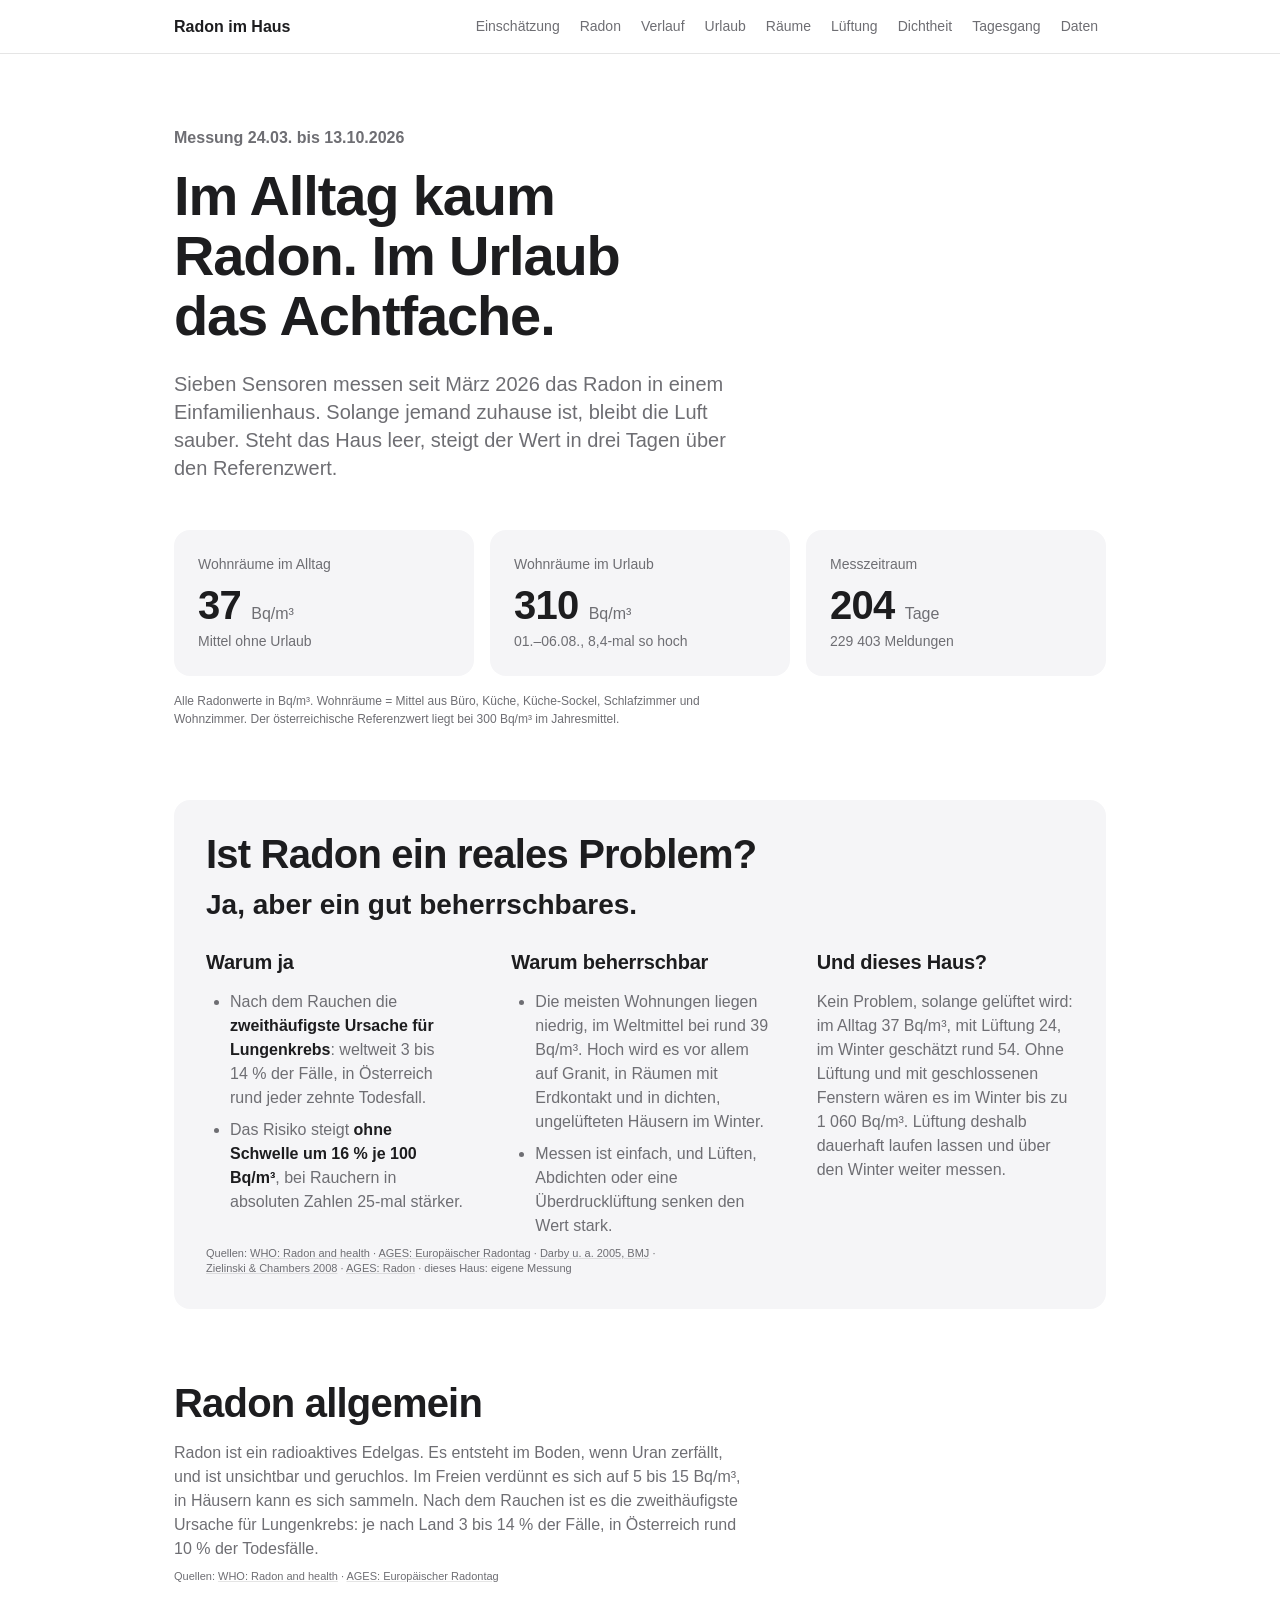
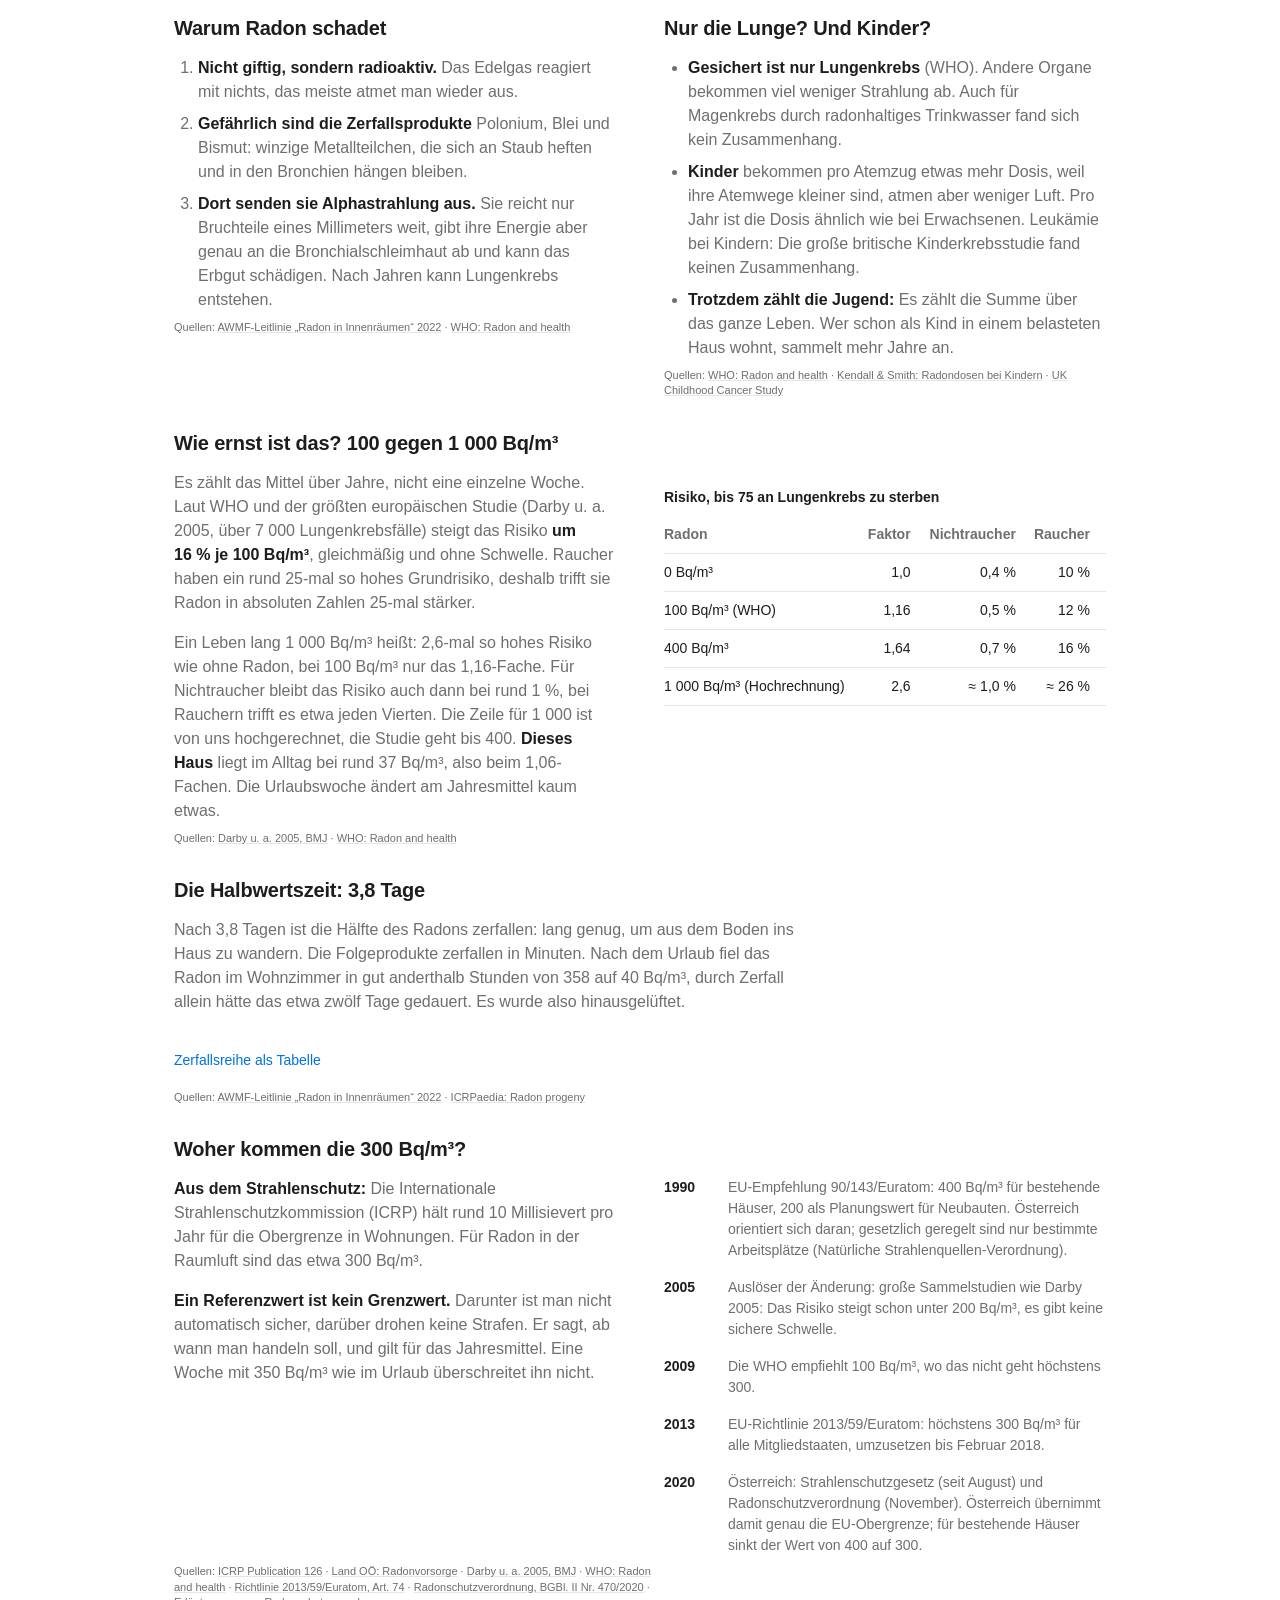
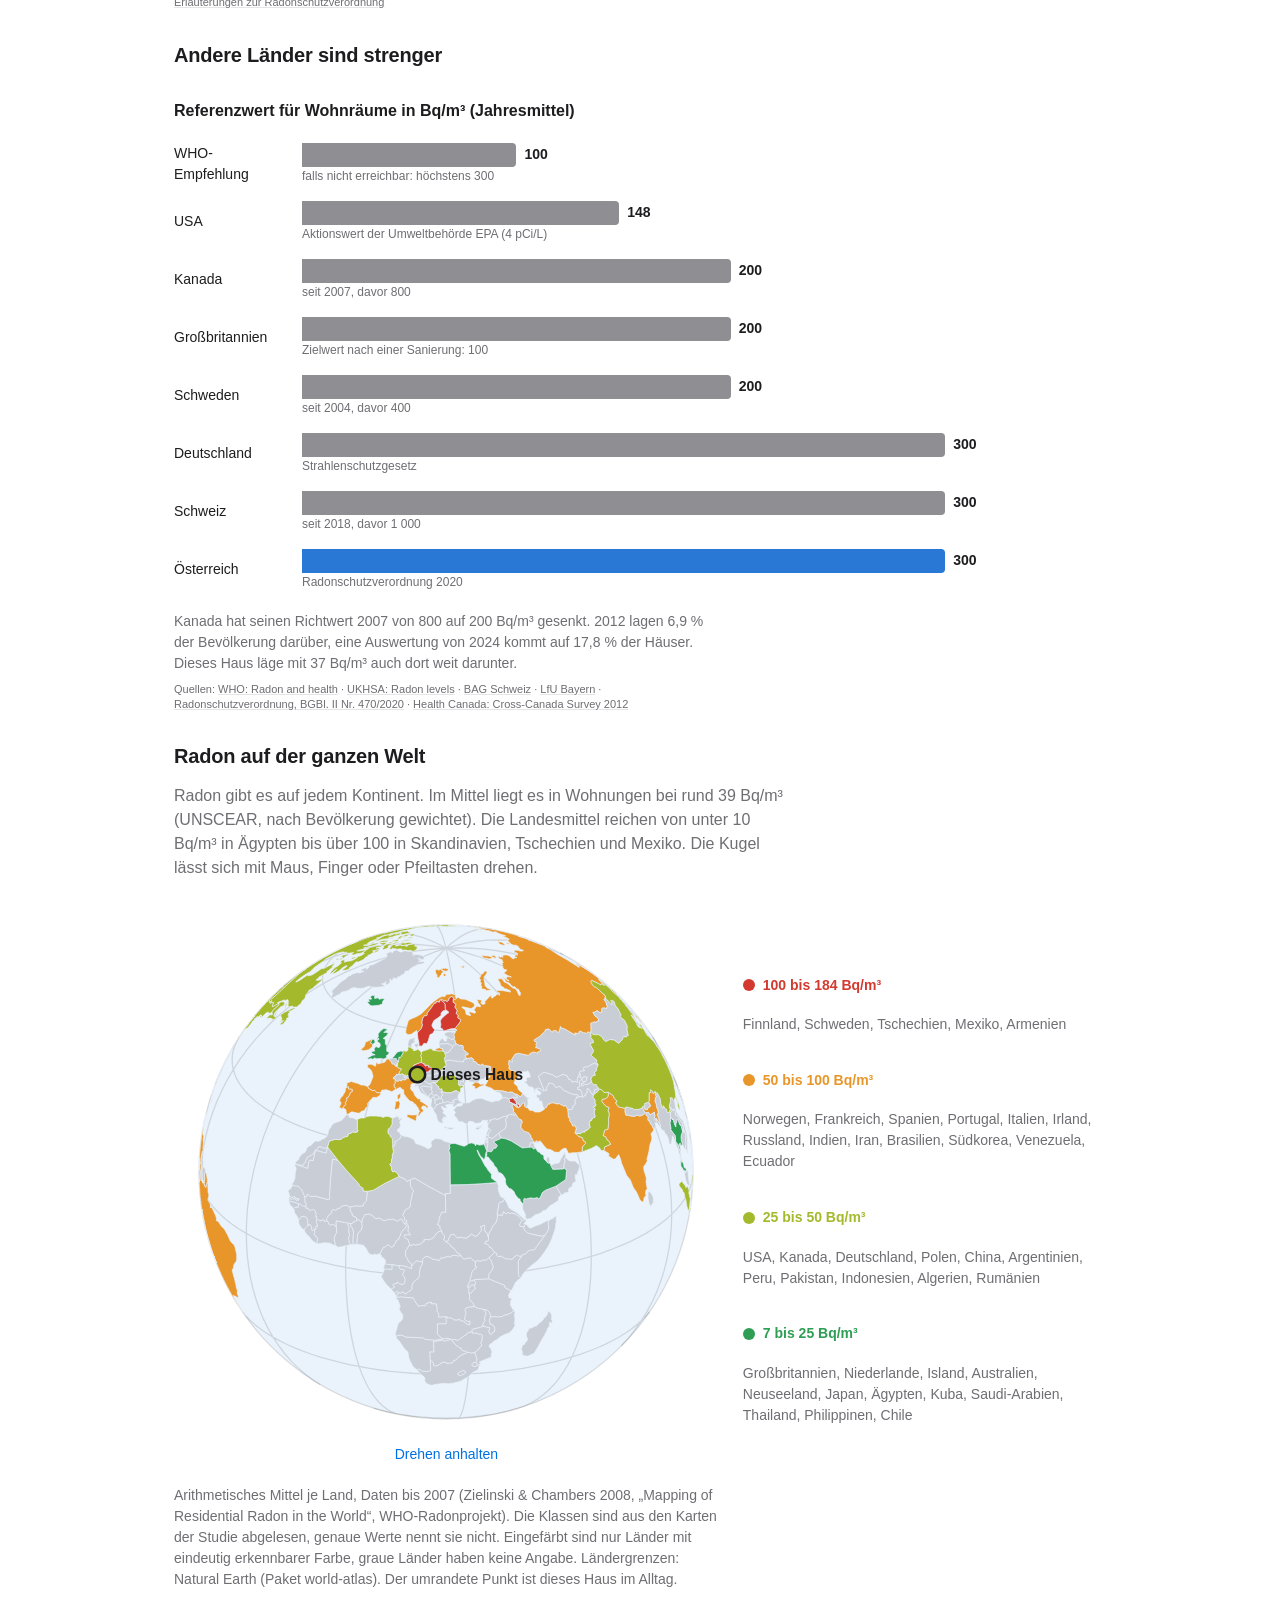
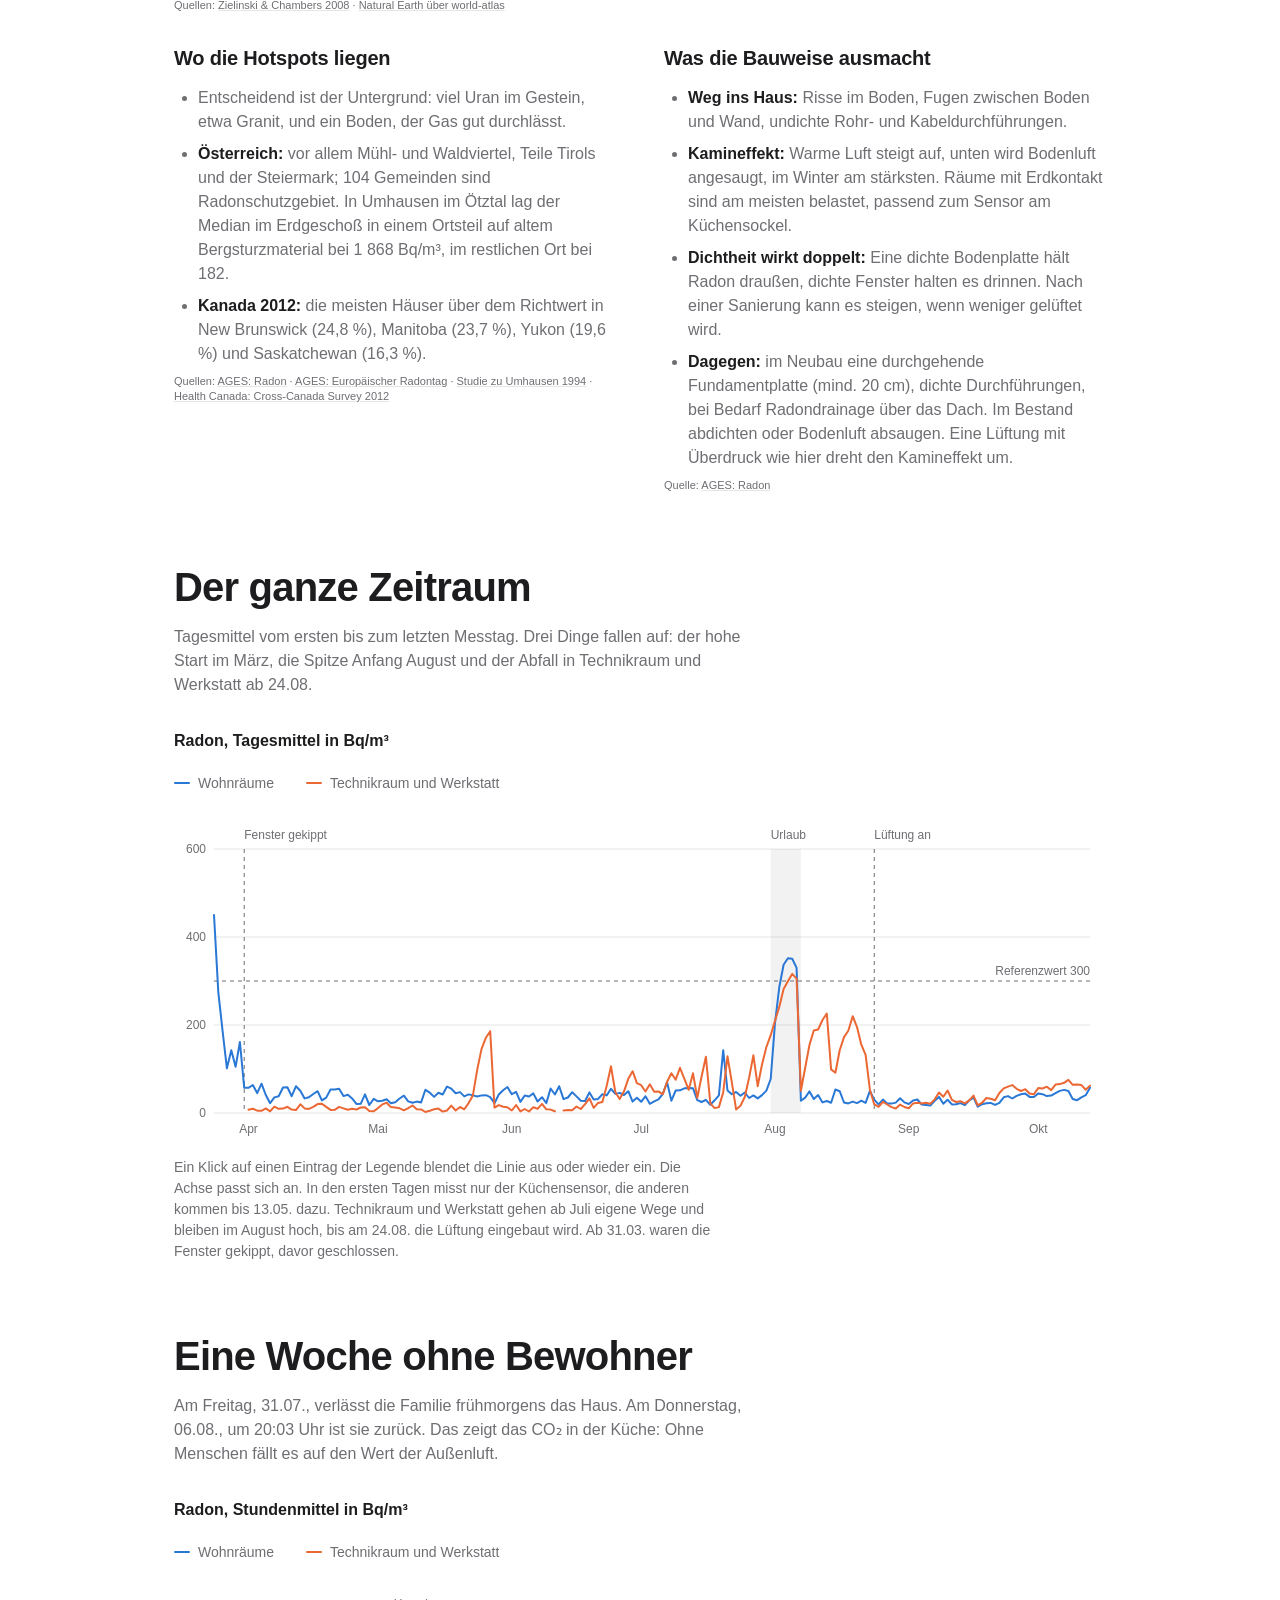
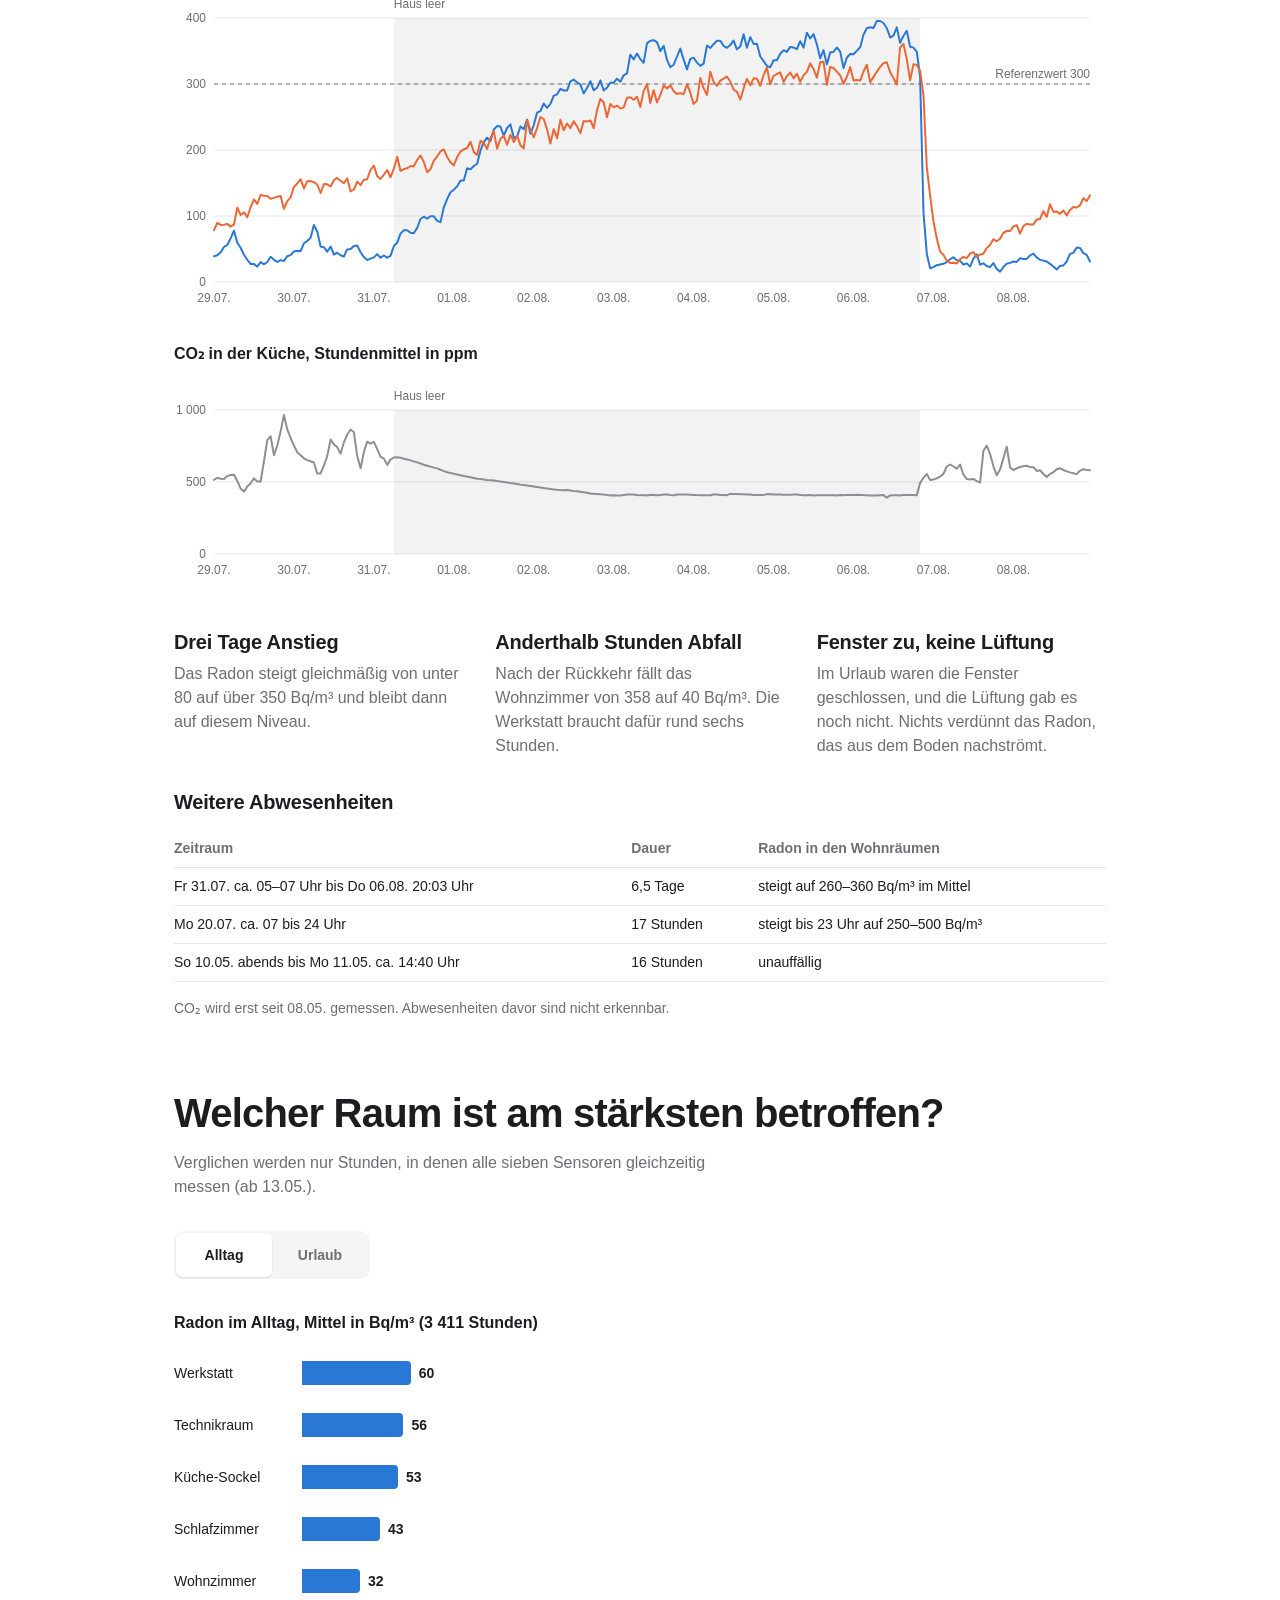
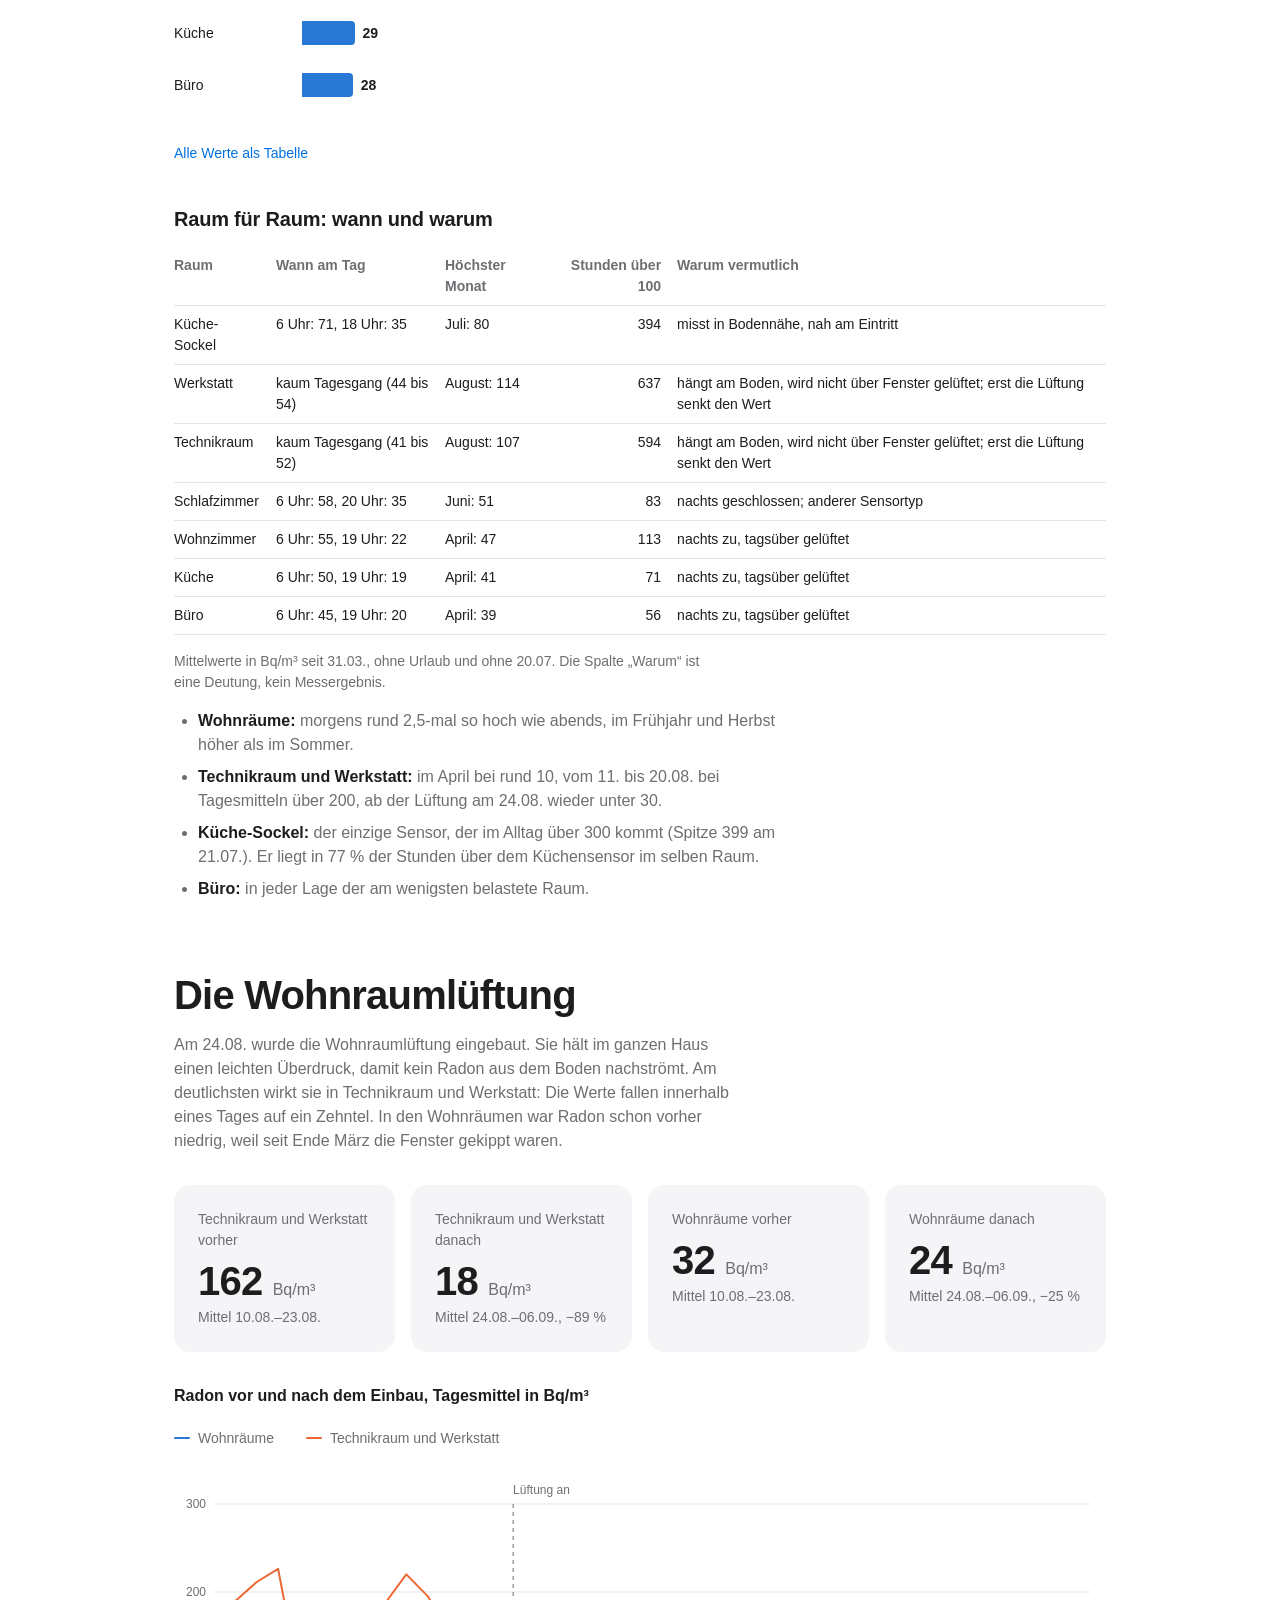
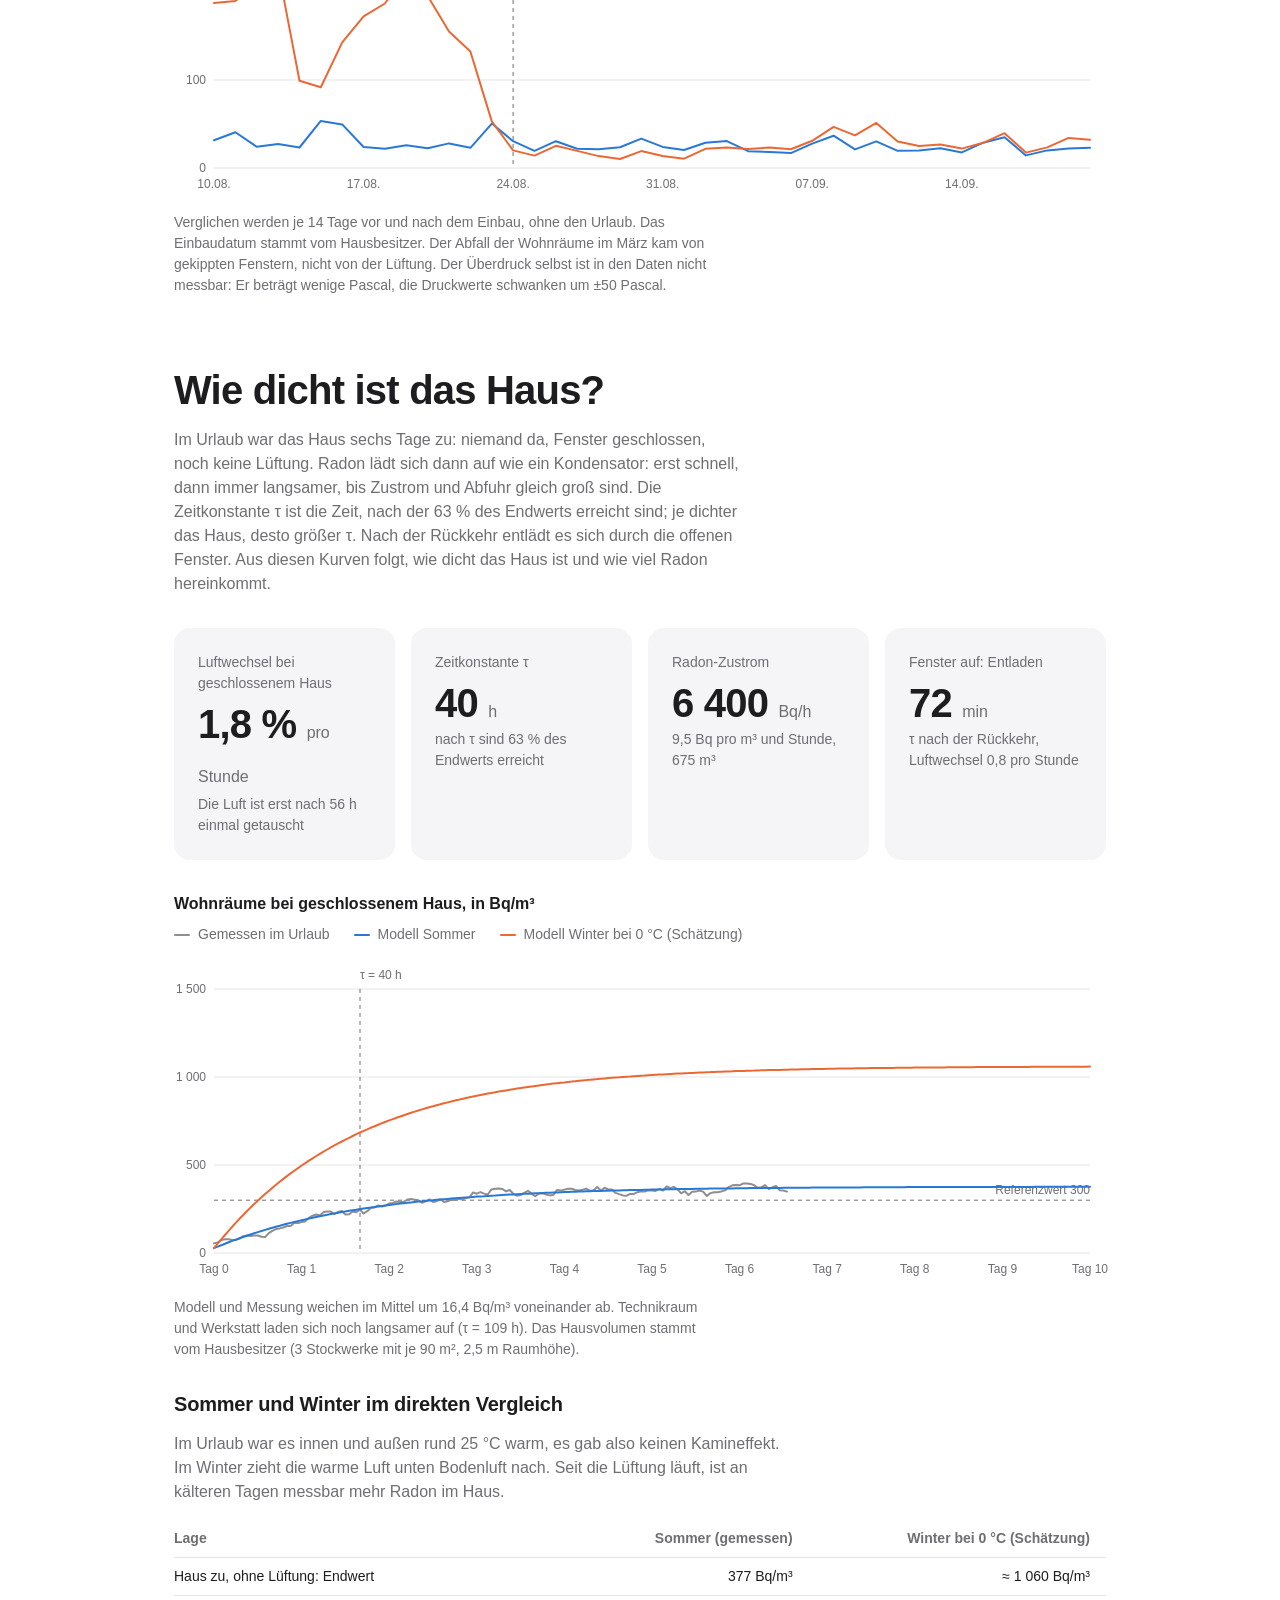
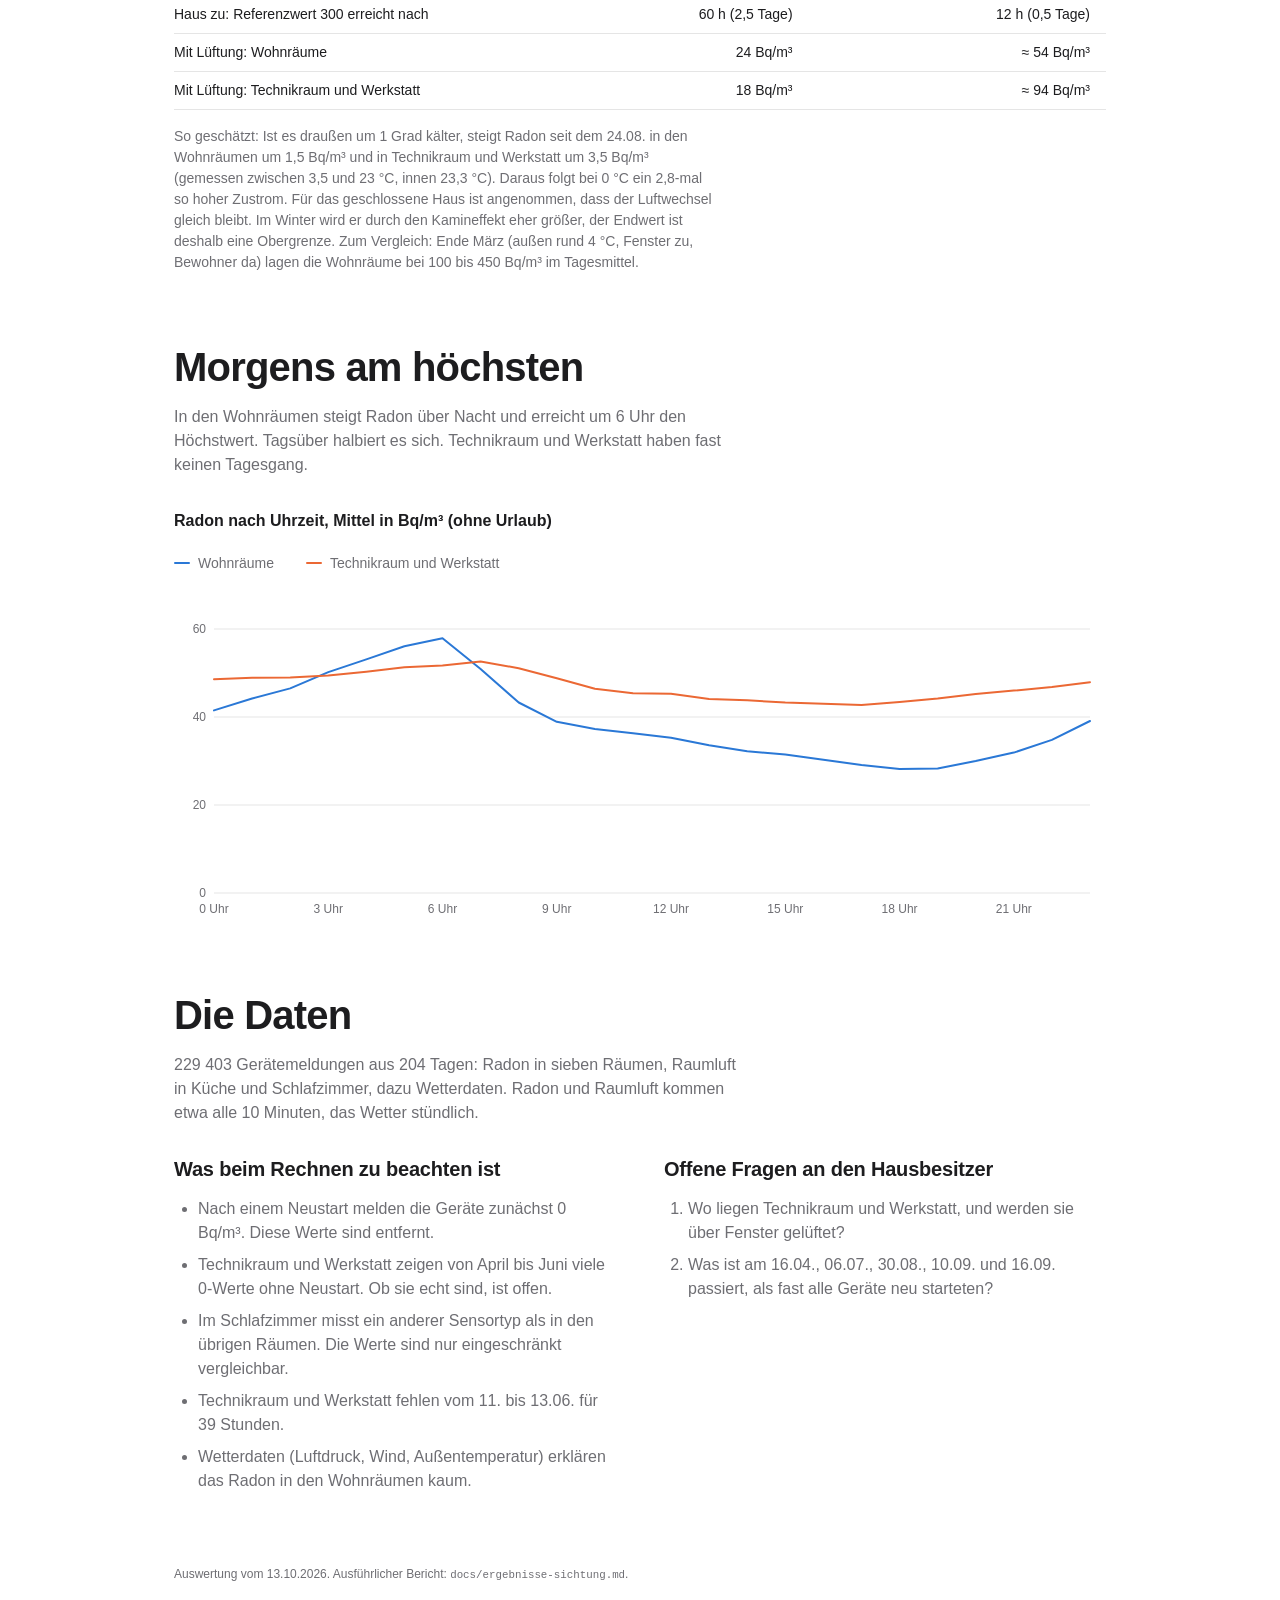
==== commit 835acd8e: "feat: add general radon verdict and per-section sources - New section at the top: is radon a real pr" ====
--- a/Radon Data Analysis/website/index.html
+++ b/Radon Data Analysis/website/index.html
@@ -13,6 +13,7 @@
   <div class="container nav-inner">
     <a class="nav-title" href="#top">Radon im Haus</a>
     <ul class="nav-links">
+      <li><a href="#einschaetzung">Einschätzung</a></li>
       <li><a href="#hintergrund">Radon</a></li>
       <li><a href="#verlauf">Verlauf</a></li>
       <li><a href="#urlaub">Urlaub</a></li>
@@ -42,6 +43,34 @@
     </p>
   </header>
 
+  <section class="container" id="einschaetzung">
+    <div class="verdict">
+      <h2 class="title">Ist Radon ein reales Problem?</h2>
+      <p class="verdict-answer">Ja, aber ein gut beherrschbares.</p>
+      <div class="columns verdict-columns">
+        <div>
+          <h3 class="headline">Warum ja</h3>
+          <ul class="plain-list">
+            <li>Nach dem Rauchen die <strong>zweithäufigste Ursache für Lungenkrebs</strong>: weltweit 3 bis 14&nbsp;% der Fälle, in Österreich rund jeder zehnte Todesfall.</li>
+            <li>Das Risiko steigt <strong>ohne Schwelle um 16 % je 100 Bq/m³</strong>, bei Rauchern in absoluten Zahlen 25-mal stärker.</li>
+          </ul>
+        </div>
+        <div>
+          <h3 class="headline">Warum beherrschbar</h3>
+          <ul class="plain-list">
+            <li>Die meisten Wohnungen liegen niedrig, im Weltmittel bei rund 39 Bq/m³. Hoch wird es vor allem auf Granit, in Räumen mit Erdkontakt und in dichten, ungelüfteten Häusern im Winter.</li>
+            <li>Messen ist einfach, und Lüften, Abdichten oder eine Überdrucklüftung senken den Wert stark.</li>
+          </ul>
+        </div>
+        <div>
+          <h3 class="headline">Und dieses Haus?</h3>
+          <p class="verdict-house" id="verdict-house"></p>
+        </div>
+      </div>
+      <p class="source">Quellen: <a href="https://www.who.int/news-room/fact-sheets/detail/radon-and-health">WHO: Radon and health</a> · <a href="https://www.ages.at/ages/presse/news/detail/7-november-ist-europaeischer-radontag">AGES: Europäischer Radontag</a> · <a href="https://pubmed.ncbi.nlm.nih.gov/15613366/">Darby u. a. 2005, BMJ</a> · <a href="https://www.osti.gov/etdeweb/servlets/purl/21510212">Zielinski &amp; Chambers 2008</a> · <a href="https://www.ages.at/umwelt/radioaktivitaet/radon">AGES: Radon</a> · dieses Haus: eigene Messung</p>
+    </div>
+  </section>
+
   <section class="container" id="hintergrund">
     <header>
       <h2 class="title">Radon allgemein</h2>
@@ -50,6 +79,7 @@
         Im Freien verdünnt es sich auf 5 bis 15 Bq/m³, in Häusern kann es sich sammeln. Nach dem Rauchen ist es die
         zweithäufigste Ursache für Lungenkrebs: je nach Land 3 bis 14 % der Fälle, in Österreich rund 10 % der Todesfälle.
       </p>
+      <p class="source">Quellen: <a href="https://www.who.int/news-room/fact-sheets/detail/radon-and-health">WHO: Radon and health</a> · <a href="https://www.ages.at/ages/presse/news/detail/7-november-ist-europaeischer-radontag">AGES: Europäischer Radontag</a></p>
     </header>
 
     <div class="columns">
@@ -60,6 +90,7 @@
           <li><strong>Gefährlich sind die Zerfallsprodukte</strong> Polonium, Blei und Bismut: winzige Metallteilchen, die sich an Staub heften und in den Bronchien hängen bleiben.</li>
           <li><strong>Dort senden sie Alphastrahlung aus.</strong> Sie reicht nur Bruchteile eines Millimeters weit, gibt ihre Energie aber genau an die Bronchialschleimhaut ab und kann das Erbgut schädigen. Nach Jahren kann Lungenkrebs entstehen.</li>
         </ol>
+        <p class="source">Quellen: <a href="https://register.awmf.org/assets/guideline_bkp/002-035l_S1_Radon-in-Innenraeumen_2022-02.pdf">AWMF-Leitlinie „Radon in Innenräumen“ 2022</a> · <a href="https://www.who.int/news-room/fact-sheets/detail/radon-and-health">WHO: Radon and health</a></p>
       </div>
       <div>
         <h3 class="headline">Nur die Lunge? Und Kinder?</h3>
@@ -68,6 +99,7 @@
           <li><strong>Kinder</strong> bekommen pro Atemzug etwas mehr Dosis, weil ihre Atemwege kleiner sind, atmen aber weniger Luft. Pro Jahr ist die Dosis ähnlich wie bei Erwachsenen. Leukämie bei Kindern: Die große britische Kinderkrebsstudie fand keinen Zusammenhang.</li>
           <li><strong>Trotzdem zählt die Jugend:</strong> Es zählt die Summe über das ganze Leben. Wer schon als Kind in einem belasteten Haus wohnt, sammelt mehr Jahre an.</li>
         </ul>
+        <p class="source">Quellen: <a href="https://www.who.int/news-room/fact-sheets/detail/radon-and-health">WHO: Radon and health</a> · <a href="https://researchportal.ukhsa.gov.uk/en/publications/doses-from-radon-and-its-decay-products-to-children/">Kendall &amp; Smith: Radondosen bei Kindern</a> · <a href="https://eprints.whiterose.ac.uk/85715/1/The%20United%20Kingdom%20Childhood%20Cancer%20Study%20of%20exposure%20to%20domestic%20sources%20of%20ionising%20radiation%3A%201%3A%20radon%20gas..pdf">UK Childhood Cancer Study</a></p>
       </div>
     </div>
 
@@ -103,6 +135,7 @@
           </table>
         </div>
       </div>
+      <p class="source">Quellen: <a href="https://pubmed.ncbi.nlm.nih.gov/15613366/">Darby u. a. 2005, BMJ</a> · <a href="https://www.who.int/news-room/fact-sheets/detail/radon-and-health">WHO: Radon and health</a></p>
     </div>
 
     <div class="subsection">
@@ -130,6 +163,7 @@
           </table>
         </div>
       </details>
+      <p class="source">Quellen: <a href="https://register.awmf.org/assets/guideline_bkp/002-035l_S1_Radon-in-Innenraeumen_2022-02.pdf">AWMF-Leitlinie „Radon in Innenräumen“ 2022</a> · <a href="https://icrpaedia.org/Radon_progeny">ICRPaedia: Radon progeny</a></p>
     </div>
 
     <div class="subsection">
@@ -154,6 +188,7 @@
           <li><strong>2020</strong> Österreich: Strahlenschutzgesetz (seit August) und Radonschutzverordnung (November). Österreich übernimmt damit genau die EU-Obergrenze; für bestehende Häuser sinkt der Wert von 400 auf 300.</li>
         </ol>
       </div>
+      <p class="source">Quellen: <a href="https://icrpaedia.org/ICRP_Publication_126">ICRP Publication 126</a> · <a href="https://www.land-oberoesterreich.gv.at/files/publikationen/us_radon_vorsorge_neubauten_sanierung.pdf">Land OÖ: Radonvorsorge</a> · <a href="https://pubmed.ncbi.nlm.nih.gov/15613366/">Darby u. a. 2005, BMJ</a> · <a href="https://www.who.int/news-room/fact-sheets/detail/radon-and-health">WHO: Radon and health</a> · <a href="https://www.legislation.gov.uk/eudr/2013/59/article/74">Richtlinie 2013/59/Euratom, Art. 74</a> · <a href="https://ris.bka.gv.at/Dokumente/BgblAuth/BGBLA_2020_II_470/BGBLA_2020_II_470.rtf">Radonschutzverordnung, BGBl. II Nr. 470/2020</a> · <a href="https://news.wko.at/oe/news/radonschutzv--erlaeuterungen.pdf">Erläuterungen zur Radonschutzverordnung</a></p>
     </div>
 
     <div class="subsection">
@@ -166,6 +201,7 @@
         Kanada hat seinen Richtwert 2007 von 800 auf 200 Bq/m³ gesenkt. 2012 lagen 6,9 % der Bevölkerung darüber,
         eine Auswertung von 2024 kommt auf 17,8 % der Häuser. Dieses Haus läge mit 37 Bq/m³ auch dort weit darunter.
       </p>
+      <p class="source">Quellen: <a href="https://www.who.int/news-room/fact-sheets/detail/radon-and-health">WHO: Radon and health</a> · <a href="https://www.ukradon.org/information/level">UKHSA: Radon levels</a> · <a href="https://www.bag.admin.ch/de/gesetzliche-bestimmungen-bezueglich-radon">BAG Schweiz</a> · <a href="https://www.lfu.bayern.de/strahlung/radon_in_gebaeuden/faq_radon/index.htm">LfU Bayern</a> · <a href="https://ris.bka.gv.at/Dokumente/BgblAuth/BGBLA_2020_II_470/BGBLA_2020_II_470.rtf">Radonschutzverordnung, BGBl. II Nr. 470/2020</a> · <a href="https://www.canada.ca/en/health-canada/services/environmental-workplace-health/reports-publications/radiation/cross-canada-survey-radon-concentrations-homes-final-report-health-canada-2012.html">Health Canada: Cross-Canada Survey 2012</a></p>
     </div>
 
     <div class="subsection">
@@ -184,11 +220,11 @@
         <div class="level-list" id="globe-levels"></div>
       </div>
       <p class="note">
-        Quelle: Zielinski &amp; Chambers 2008, „Mapping of Residential Radon in the World“ (WHO-Radonprojekt),
-        arithmetisches Mittel je Land, Daten bis 2007. Die Klassen sind aus den Karten der Studie abgelesen, genaue Werte
+        Arithmetisches Mittel je Land, Daten bis 2007 (Zielinski &amp; Chambers 2008, „Mapping of Residential Radon in the World“, WHO-Radonprojekt). Die Klassen sind aus den Karten der Studie abgelesen, genaue Werte
         nennt sie nicht. Eingefärbt sind nur Länder mit eindeutig erkennbarer Farbe, graue Länder haben keine Angabe.
         Ländergrenzen: Natural Earth (Paket world-atlas). Der umrandete Punkt ist dieses Haus im Alltag.
       </p>
+      <p class="source">Quellen: <a href="https://www.osti.gov/etdeweb/servlets/purl/21510212">Zielinski &amp; Chambers 2008</a> · <a href="https://www.npmjs.com/package/world-atlas">Natural Earth über world-atlas</a></p>
     </div>
 
     <div class="subsection columns">
@@ -199,6 +235,7 @@
           <li><strong>Österreich:</strong> vor allem Mühl- und Waldviertel, Teile Tirols und der Steiermark; 104 Gemeinden sind Radonschutzgebiet. In Umhausen im Ötztal lag der Median im Erdgeschoß in einem Ortsteil auf altem Bergsturzmaterial bei 1 868 Bq/m³, im restlichen Ort bei 182.</li>
           <li><strong>Kanada 2012:</strong> die meisten Häuser über dem Richtwert in New Brunswick (24,8 %), Manitoba (23,7 %), Yukon (19,6 %) und Saskatchewan (16,3 %).</li>
         </ul>
+        <p class="source">Quellen: <a href="https://www.ages.at/umwelt/radioaktivitaet/radon">AGES: Radon</a> · <a href="https://www.ages.at/ages/presse/news/detail/7-november-ist-europaeischer-radontag">AGES: Europäischer Radontag</a> · <a href="https://pubmed.ncbi.nlm.nih.gov/8026968/">Studie zu Umhausen 1994</a> · <a href="https://www.canada.ca/en/health-canada/services/environmental-workplace-health/reports-publications/radiation/cross-canada-survey-radon-concentrations-homes-final-report-health-canada-2012.html">Health Canada: Cross-Canada Survey 2012</a></p>
       </div>
       <div>
         <h3 class="headline">Was die Bauweise ausmacht</h3>
@@ -208,31 +245,10 @@
           <li><strong>Dichtheit wirkt doppelt:</strong> Eine dichte Bodenplatte hält Radon draußen, dichte Fenster halten es drinnen. Nach einer Sanierung kann es steigen, wenn weniger gelüftet wird.</li>
           <li><strong>Dagegen:</strong> im Neubau eine durchgehende Fundamentplatte (mind. 20 cm), dichte Durchführungen, bei Bedarf Radondrainage über das Dach. Im Bestand abdichten oder Bodenluft absaugen. Eine Lüftung mit Überdruck wie hier dreht den Kamineffekt um.</li>
         </ul>
-      </div>
-    </div>
-
-    <details>
-      <summary>Quellen</summary>
-        <ul class="plain-list sources">
-          <li><a href="https://www.osti.gov/etdeweb/servlets/purl/21510212">Zielinski &amp; Chambers 2008: Mapping of Residential Radon in the World</a> – Weltkarte der Landesmittel, Weltmittel 39 Bq/m³</li>
-          <li><a href="https://pubmed.ncbi.nlm.nih.gov/15613366/">Darby u. a. 2005, BMJ</a> – 13 europäische Studien, 16 % je 100 Bq/m³, Risiko bis 75 Jahre</li>
-          <li><a href="https://researchportal.ukhsa.gov.uk/en/publications/doses-from-radon-and-its-decay-products-to-children/">Kendall &amp; Smith: Radondosen bei Kindern</a> – Dosis pro Jahr ähnlich wie bei Erwachsenen</li>
-          <li><a href="https://eprints.whiterose.ac.uk/85715/1/The%20United%20Kingdom%20Childhood%20Cancer%20Study%20of%20exposure%20to%20domestic%20sources%20of%20ionising%20radiation%3A%201%3A%20radon%20gas..pdf">UK Childhood Cancer Study: Radon</a> – kein Zusammenhang mit Kinderkrebs</li>
-          <li><a href="https://ris.bka.gv.at/Dokumente/BgblAuth/BGBLA_2020_II_470/BGBLA_2020_II_470.rtf">Radonschutzverordnung, BGBl. II Nr. 470/2020</a> – 300 Bq/m³ für Wohnräume</li>
-          <li><a href="https://news.wko.at/oe/news/radonschutzv--erlaeuterungen.pdf">Erläuterungen zur Radonschutzverordnung</a> – frühere Regelung, Umsetzung der EU-Richtlinie</li>
-          <li><a href="https://www.land-oberoesterreich.gv.at/files/publikationen/us_radon_vorsorge_neubauten_sanierung.pdf">Land Oberösterreich: Radonvorsorge</a> – frühere Richtwerte 400/200 Bq/m³</li>
-          <li><a href="https://www.who.int/news-room/fact-sheets/detail/radon-and-health">WHO: Radon and health</a> – Empfehlung 100/300, Risiko, Eintrittswege</li>
-          <li><a href="https://register.awmf.org/assets/guideline_bkp/002-035l_S1_Radon-in-Innenraeumen_2022-02.pdf">AWMF-Leitlinie „Radon in Innenräumen“, 2022</a> – Halbwertszeit, Zerfallsprodukte, Wirkung in der Lunge</li>
-          <li><a href="https://icrpaedia.org/Radon_progeny">ICRPaedia: Radon progeny</a> – Zerfallsreihe</li>
-          <li><a href="https://icrpaedia.org/ICRP_Publication_126">ICRP Publication 126</a> – 300 Bq/m³ und 10 mSv pro Jahr</li>
-          <li><a href="https://www.legislation.gov.uk/eudr/2013/59/article/74">Richtlinie 2013/59/Euratom, Artikel 74</a> – EU-Obergrenze</li>
-          <li><a href="https://www.ages.at/umwelt/radioaktivitaet/radon">AGES: Radon</a> – Österreich, Bauweise, Maßnahmen</li>
-          <li><a href="https://www.ages.at/ages/presse/news/detail/7-november-ist-europaeischer-radontag">AGES: Europäischer Radontag</a> – Lungenkrebs, 104 Gemeinden</li>
-          <li><a href="https://www.canada.ca/en/health-canada/services/environmental-workplace-health/reports-publications/radiation/cross-canada-survey-radon-concentrations-homes-final-report-health-canada-2012.html">Health Canada: Cross-Canada Survey 2012</a> – Richtwert und Provinzen</li>
-          <li><a href="https://pubmed.ncbi.nlm.nih.gov/8026968/">Studie zu Umhausen, 1994</a> – Messwerte im Ötztal</li>
-          <li><a href="https://www.ukradon.org/information/level">UKHSA: Radon levels</a>, <a href="https://www.bag.admin.ch/de/gesetzliche-bestimmungen-bezueglich-radon">BAG Schweiz</a>, <a href="https://www.lfu.bayern.de/strahlung/radon_in_gebaeuden/faq_radon/index.htm">LfU Bayern</a> – Werte anderer Länder</li>
-        </ul>
-    </details>
+        <p class="source">Quelle: <a href="https://www.ages.at/umwelt/radioaktivitaet/radon">AGES: Radon</a></p>
+      </div>
+    </div>
+
   </section>
 
   <section class="container" id="verlauf">
--- a/Radon Data Analysis/website/styles.css
+++ b/Radon Data Analysis/website/styles.css
@@ -206,8 +206,7 @@
 .prose strong { color: var(--text); font-weight: 600; }
 .subsection { margin-top: var(--space-xl); }
 .subsection > .headline { margin-bottom: var(--space-m); }
-.sources { font-size: 14px; }
-.sources a, .prose a { color: var(--accent); }
+.prose a { color: var(--accent); }
 
 /* ------------------------------------------------------------------ tables */
 .table-heading { margin-top: var(--space-xl); }
@@ -271,3 +270,15 @@
 .timeline { list-style: none; margin: 0; padding: 0; display: grid; gap: var(--space-m); font-size: 14px; color: var(--text-muted); }
 .timeline li { display: grid; grid-template-columns: 48px 1fr; gap: var(--space-m); }
 .timeline strong { color: var(--text); }
+
+/* ------------------------------------------------------------------ verdict */
+.verdict { background: var(--surface); border-radius: var(--radius-l); padding: var(--space-xl); }
+.verdict-house { color: var(--text-muted); }
+.verdict-answer { font-size: clamp(20px, 3vw, 28px); font-weight: 600; margin-block: var(--space-s) var(--space-l); }
+@media (max-width: 559px) { .verdict { padding: var(--space-l) var(--space-m); } }
+
+/* Sources sit directly under the information they back up, very small. */
+.source { font-size: 11px; line-height: 1.4; color: var(--text-muted); margin-top: var(--space-s); max-width: 80ch; }
+.source a { color: inherit; text-decoration: underline; text-decoration-color: var(--border); }
+.source a:hover { color: var(--accent); }
+@media (min-width: 900px) { .verdict-columns { grid-template-columns: repeat(3, minmax(0, 1fr)); } }
